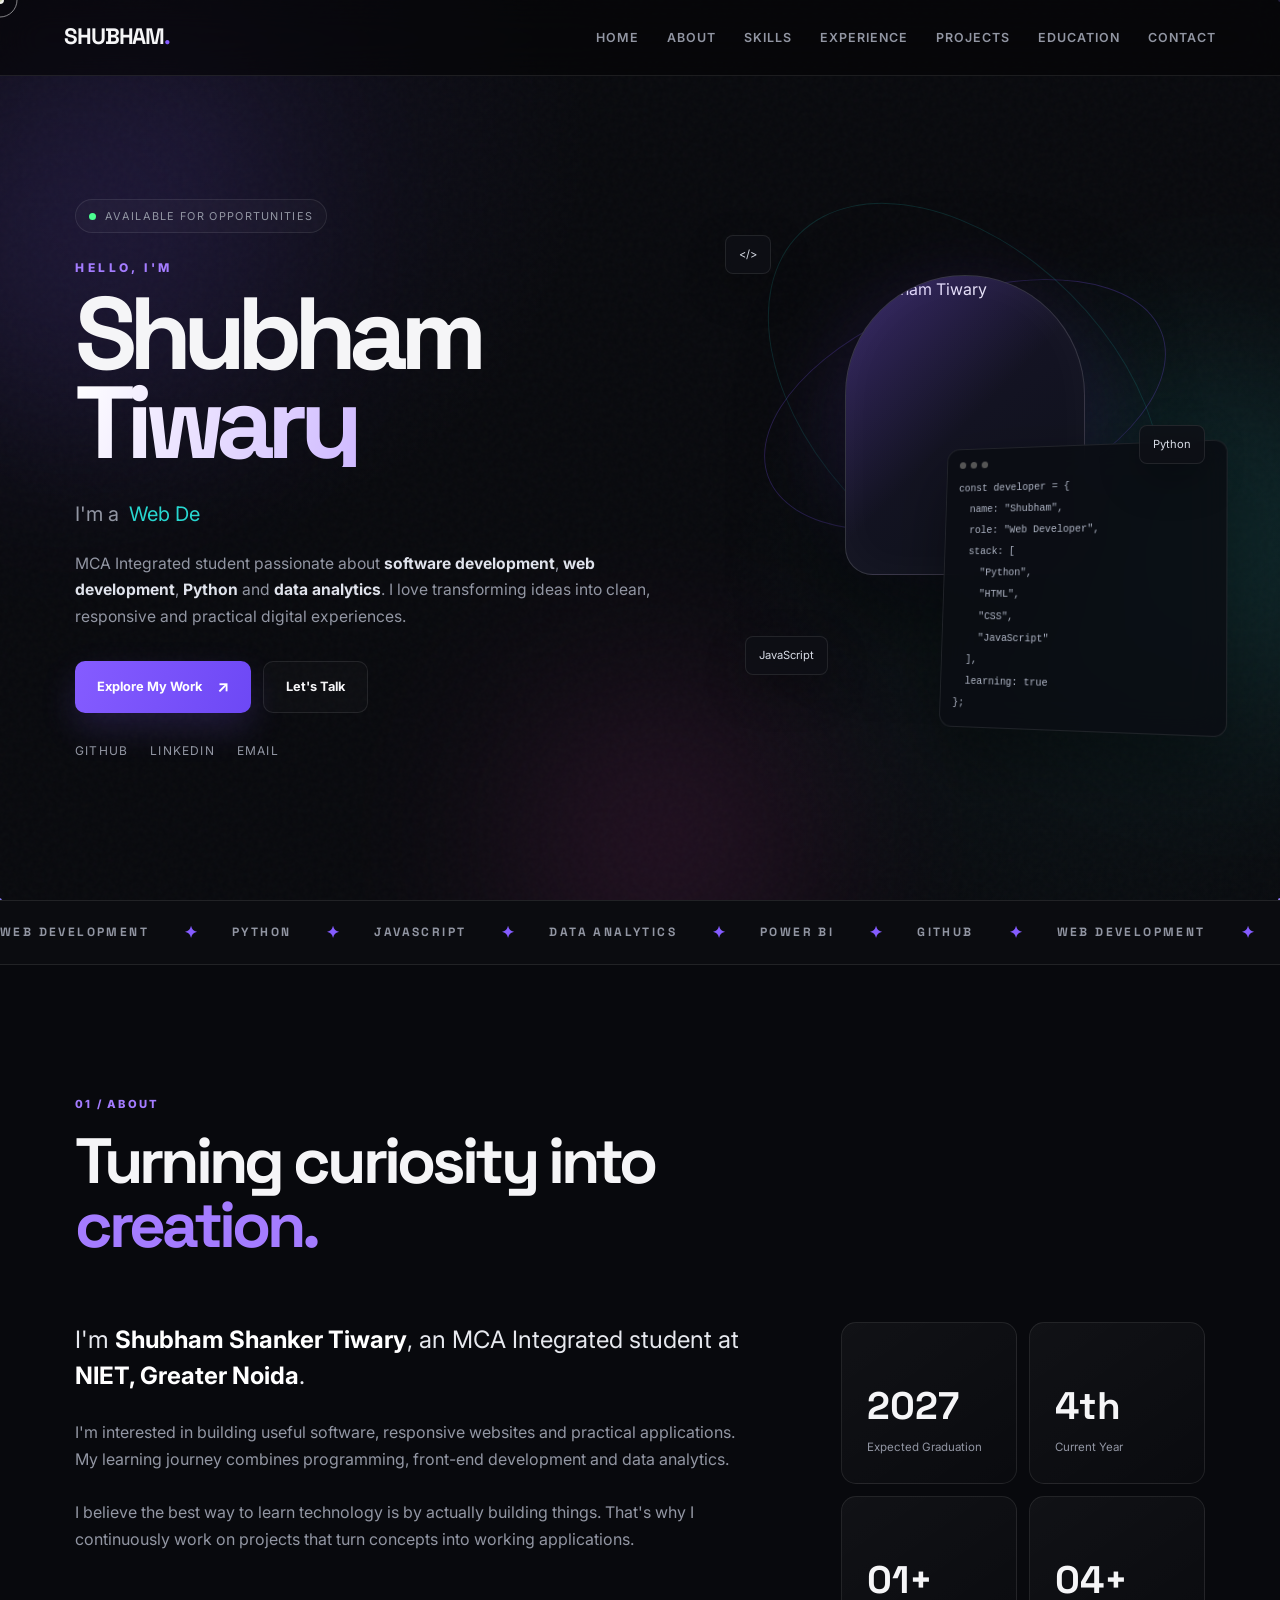
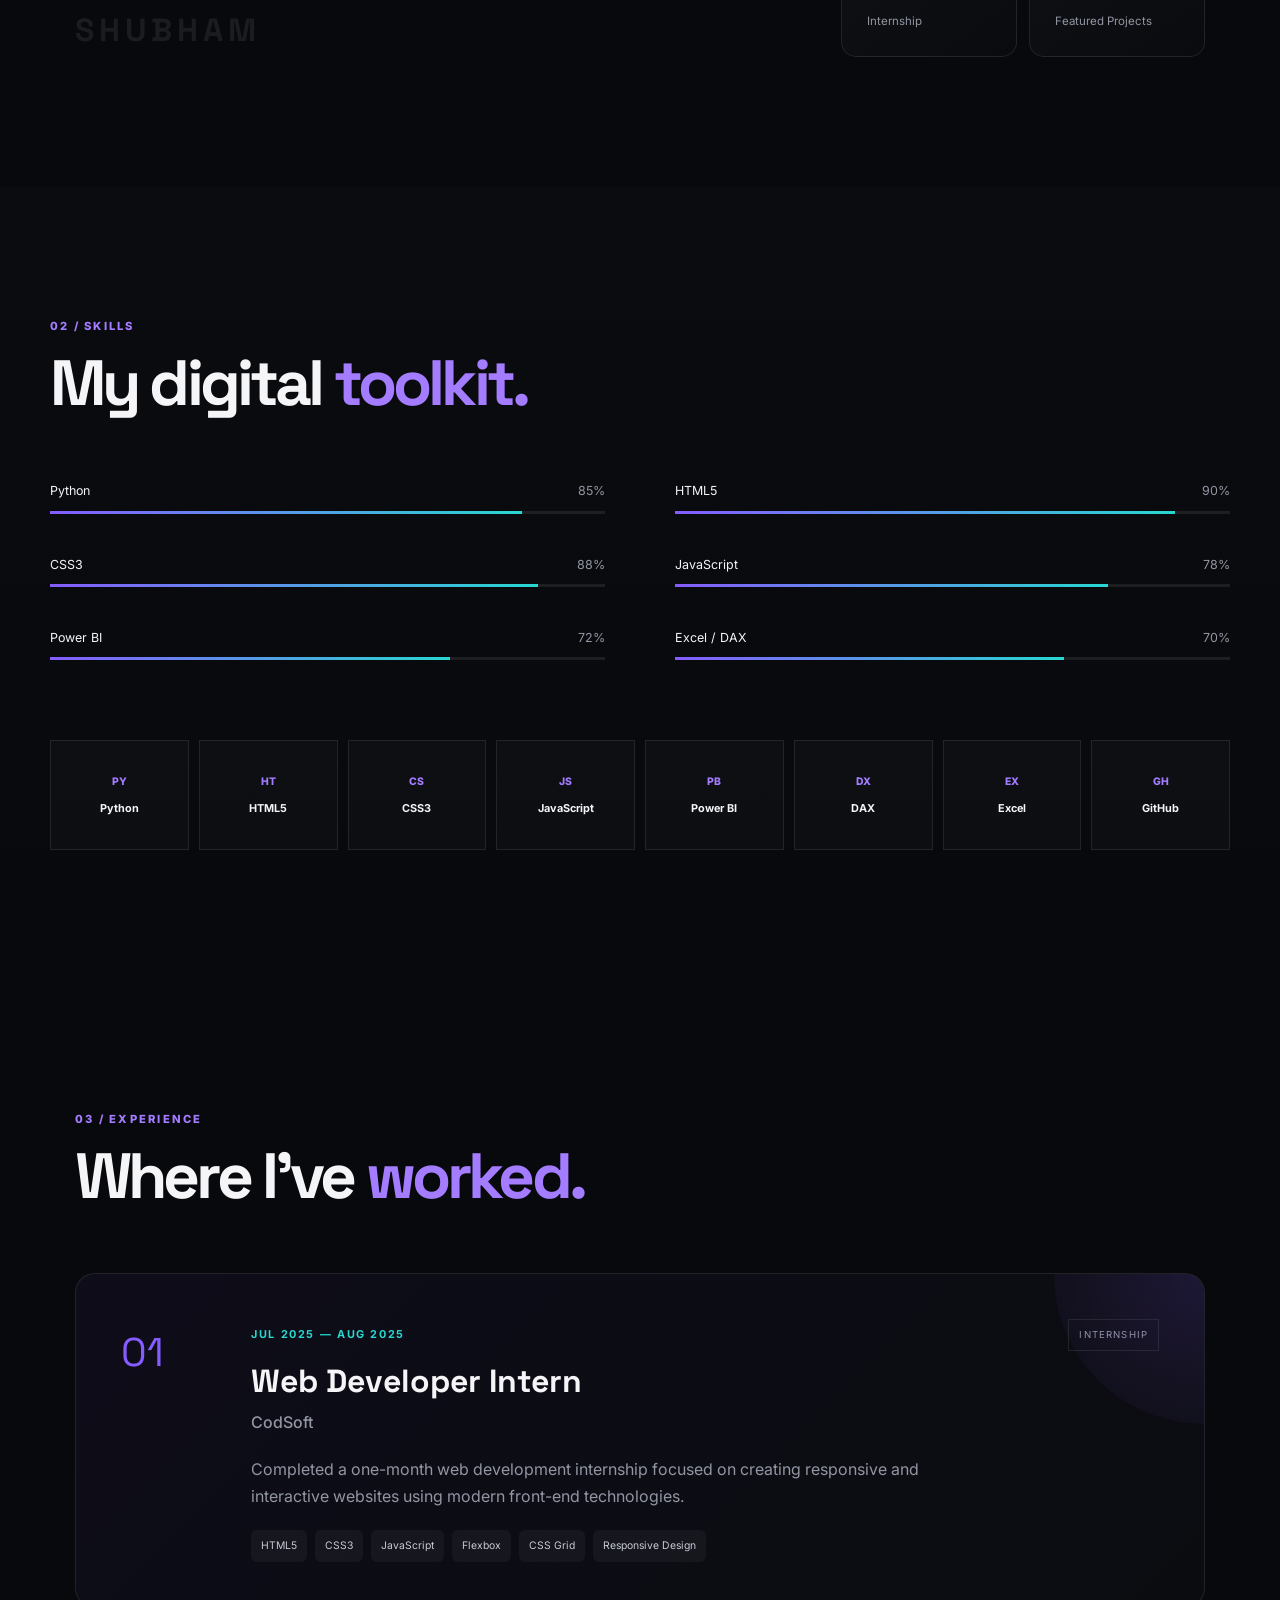
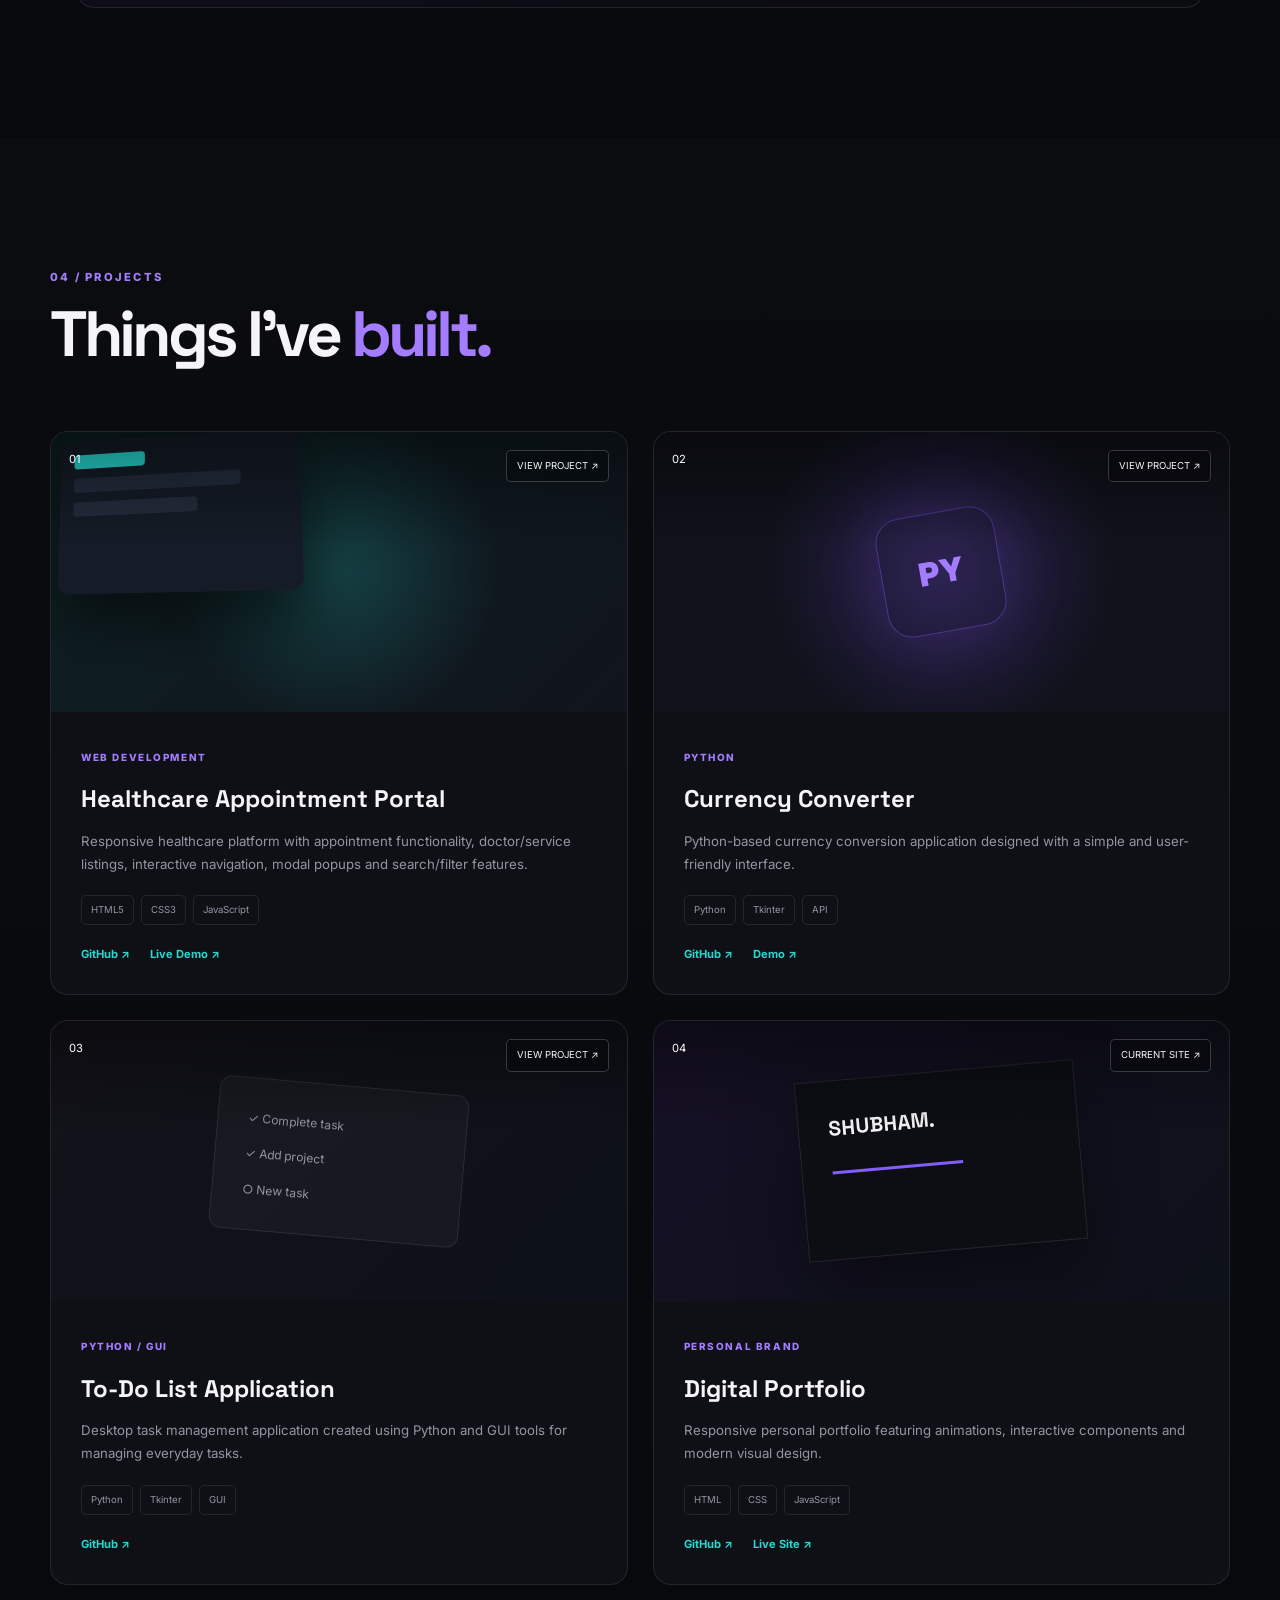
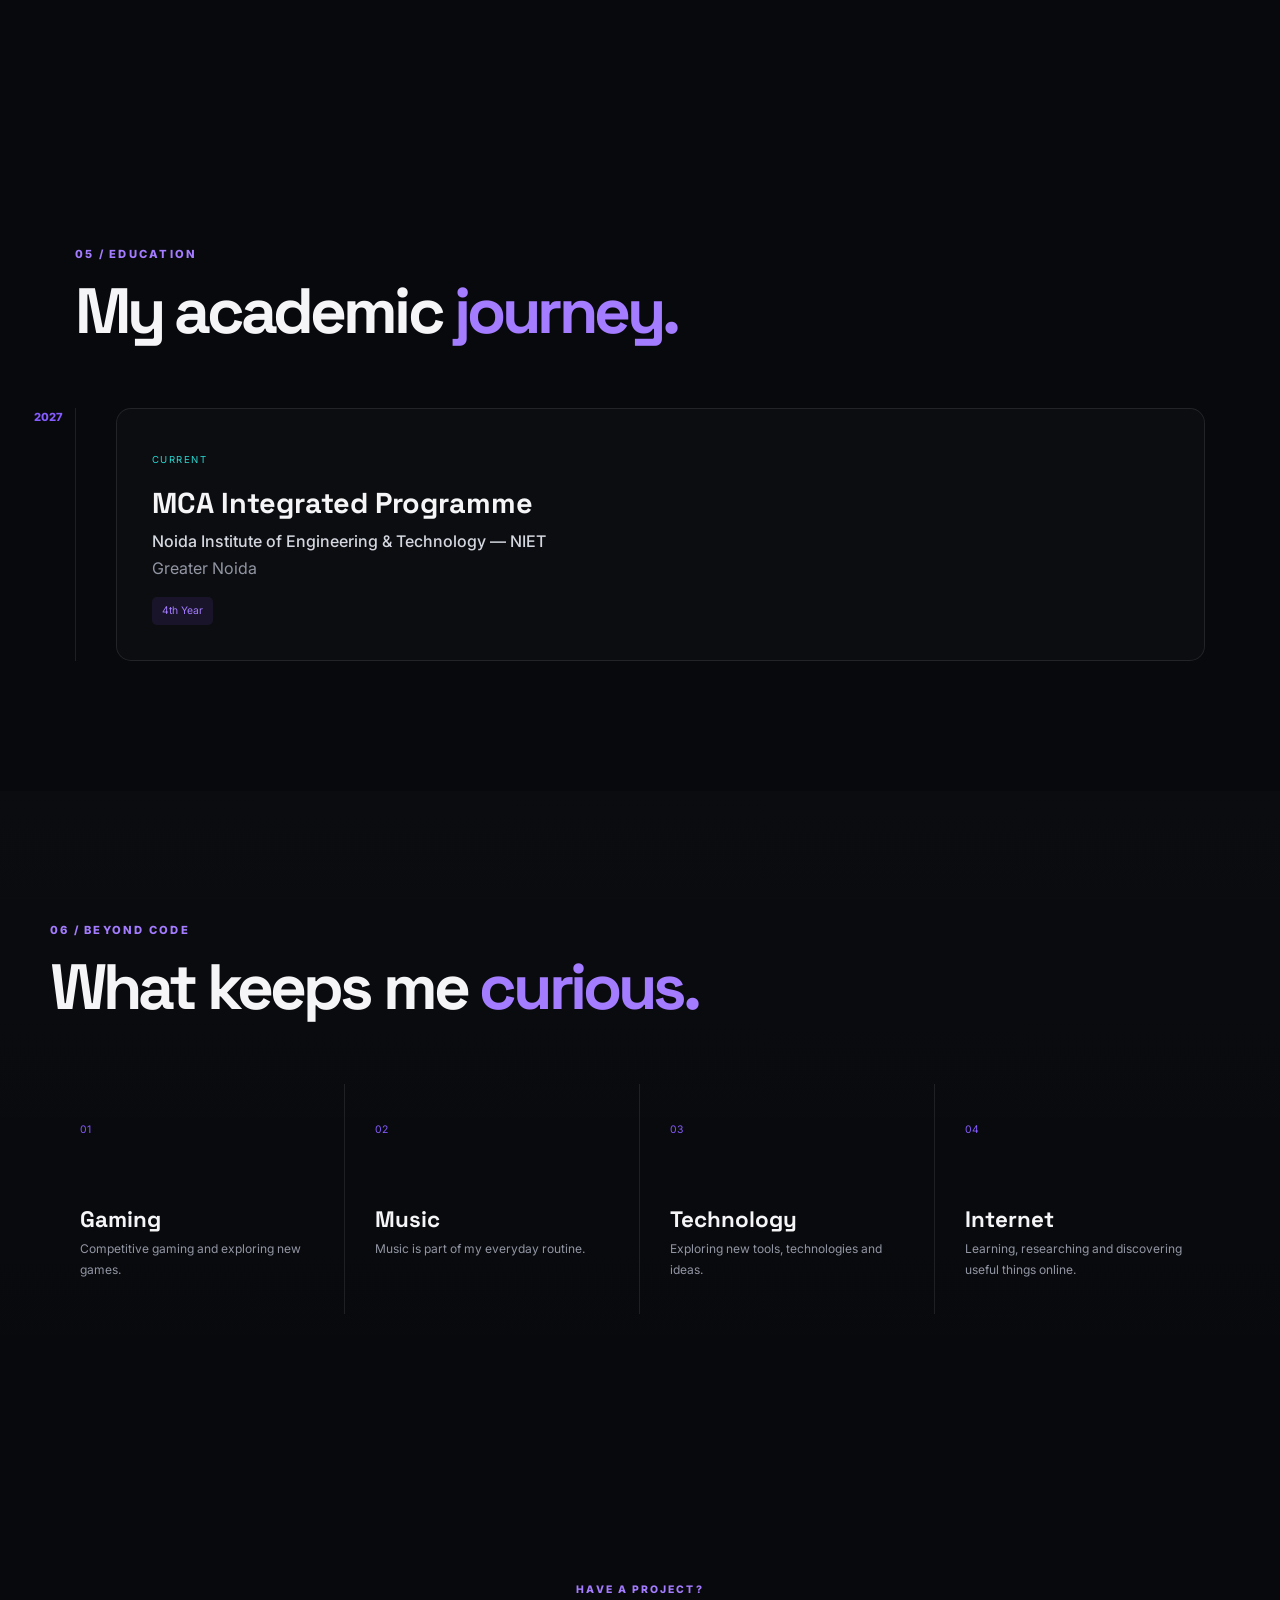
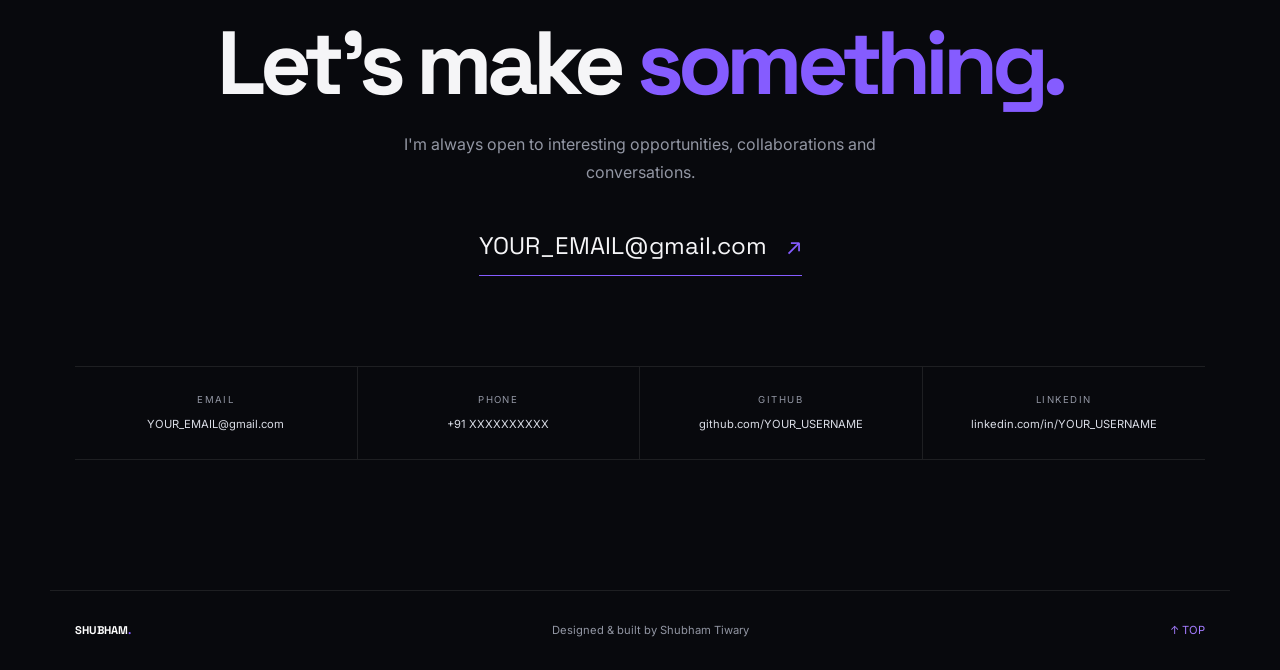
==== index.html @ 7dd5ba6b "Rename My portfolio.html to index.html" ====
<!DOCTYPE html>
<html lang="en">
<head>
    <meta charset="UTF-8">
    <meta name="viewport" content="width=device-width, initial-scale=1.0">

    <meta
        name="description"
        content="Shubham Shanker Tiwary - MCA Integrated Student, Web Developer and Aspiring Software Developer"
    >

    <title>Shubham Tiwary | Developer Portfolio</title>

    <link rel="preconnect" href="https://fonts.googleapis.com">
    <link rel="preconnect" href="https://fonts.gstatic.com" crossorigin>

    <link
        href="https://fonts.googleapis.com/css2?family=Inter:wght@400;500;600;700;800;900&family=Space+Grotesk:wght@400;500;600;700&display=swap"
        rel="stylesheet"
    >

    <link rel="stylesheet" href="style.css">
</head>

<body>

<!-- ================= CURSOR ================= -->

<div class="cursor"></div>
<div class="cursor-follower"></div>

<!-- ================= BACKGROUND ================= -->

<div class="background">

    <div class="noise"></div>

    <div class="grid-background"></div>

    <div class="orb orb-1"></div>
    <div class="orb orb-2"></div>
    <div class="orb orb-3"></div>

</div>

<!-- ================= PARTICLES ================= -->

<canvas id="particles"></canvas>


<!-- ================= NAVBAR ================= -->

<header class="navbar">

    <a href="#home" class="logo">
        SHUBHAM<span>.</span>
    </a>

    <button
        class="menu-btn"
        id="menuBtn"
        aria-label="Open navigation"
    >
        <span></span>
        <span></span>
        <span></span>
    </button>

    <nav id="nav">

        <a href="#home">Home</a>
        <a href="#about">About</a>
        <a href="#skills">Skills</a>
        <a href="#experience">Experience</a>
        <a href="#projects">Projects</a>
        <a href="#education">Education</a>
        <a href="#contact">Contact</a>

    </nav>

</header>


<!-- ================= MAIN ================= -->

<main>


<!-- ================= HERO ================= -->

<section id="home" class="hero">

    <div class="hero-left reveal">

        <div class="available-badge">

            <span class="pulse"></span>

            Available for opportunities

        </div>


        <p class="hero-mini">
            HELLO, I'M
        </p>


        <h1>

            Shubham

            <span>Tiwary</span>

        </h1>


        <div class="hero-role">

            <span class="role-prefix">I'm a</span>

            <span
                id="typing"
                class="typing"
            >
                Web Developer
            </span>

        </div>


        <p class="hero-description">

            MCA Integrated student passionate about
            <strong>software development</strong>,
            <strong>web development</strong>,
            <strong>Python</strong> and
            <strong>data analytics</strong>.

            I love transforming ideas into clean,
            responsive and practical digital experiences.

        </p>


        <div class="hero-buttons">

            <a
                href="#projects"
                class="btn btn-primary magnetic"
            >
                <span>Explore My Work</span>
                <span class="arrow">↗</span>
            </a>


            <a
                href="#contact"
                class="btn btn-outline magnetic"
            >
                Let's Talk
            </a>

        </div>


        <div class="social-row">

            <a
                href="https://github.com/SHBM-TI"
                target="_blank"
            >
                GitHub
            </a>

            <a
                href="https://linkedin.com/in/SHBM-TI"
                target="_blank"
            >
                LinkedIn
            </a>

            <a
                href="mailto:YOUR_EMAIL@gmail.com"
            >
                Email
            </a>

        </div>

    </div>


    <!-- ================= HERO VISUAL ================= -->

    <div class="hero-right reveal">

        <div class="hero-visual">

            <div class="floating-tag tag-1">
                &lt;/&gt;
            </div>

            <div class="floating-tag tag-2">
                Python
            </div>

            <div class="floating-tag tag-3">
                JavaScript
            </div>


            <div class="profile-orbit orbit-1"></div>
            <div class="profile-orbit orbit-2"></div>


            <div class="profile-container">

                <div class="profile-glow"></div>

                <div class="profile-image">

                    <img
                        src="profile.jpg" 
                        alt="Shubham Tiwary"
                    >

                </div>

            </div>


            <div class="code-card">

                <div class="code-header">

                    <span></span>
                    <span></span>
                    <span></span>

                </div>

                <pre><code>const developer = {
  name: "Shubham",
  role: "Web Developer",
  stack: [
    "Python",
    "HTML",
    "CSS",
    "JavaScript"
  ],
  learning: true
};</code></pre>

            </div>

        </div>

    </div>

</section>


<!-- ================= MARQUEE ================= -->

<div class="marquee-wrapper">

    <div class="marquee">

        <span>WEB DEVELOPMENT</span>
        <b>✦</b>

        <span>PYTHON</span>
        <b>✦</b>

        <span>JAVASCRIPT</span>
        <b>✦</b>

        <span>DATA ANALYTICS</span>
        <b>✦</b>

        <span>POWER BI</span>
        <b>✦</b>

        <span>GITHUB</span>
        <b>✦</b>

        <span>WEB DEVELOPMENT</span>
        <b>✦</b>

    </div>

</div>


<!-- ================= ABOUT ================= -->

<section id="about" class="section">

    <div class="section-title reveal">

        <span>01 / ABOUT</span>

        <h2>
            Turning curiosity into
            <em>creation.</em>
        </h2>

    </div>


    <div class="about-layout">

        <div class="about-main reveal">

            <p class="large-text">

                I'm <strong>Shubham Shanker Tiwary</strong>,
                an MCA Integrated student at
                <strong>NIET, Greater Noida</strong>.

            </p>


            <p>

                I'm interested in building useful software,
                responsive websites and practical applications.
                My learning journey combines programming,
                front-end development and data analytics.

            </p>


            <p>

                I believe the best way to learn technology is
                by actually building things. That's why I
                continuously work on projects that turn concepts
                into working applications.

            </p>


            <div class="signature">

                SHUBHAM

            </div>

        </div>


        <div class="about-stats">

            <div class="stat-card reveal">

                <strong>2027</strong>

                <span>
                    Expected Graduation
                </span>

            </div>


            <div class="stat-card reveal">

                <strong>4th</strong>

                <span>
                    Current Year
                </span>

            </div>


            <div class="stat-card reveal">

                <strong>01+</strong>

                <span>
                    Internship
                </span>

            </div>


            <div class="stat-card reveal">

                <strong>04+</strong>

                <span>
                    Featured Projects
                </span>

            </div>

        </div>

    </div>

</section>


<!-- ================= SKILLS ================= -->

<section id="skills" class="section section-dark">

    <div class="section-title reveal">

        <span>02 / SKILLS</span>

        <h2>
            My digital
            <em>toolkit.</em>
        </h2>

    </div>


    <div class="skills-container">


        <div class="skill reveal">

            <div class="skill-top">

                <span>Python</span>
                <span>85%</span>

            </div>

            <div class="skill-bar">

                <div
                    class="skill-progress"
                    style="--progress:85%"
                ></div>

            </div>

        </div>


        <div class="skill reveal">

            <div class="skill-top">

                <span>HTML5</span>
                <span>90%</span>

            </div>

            <div class="skill-bar">

                <div
                    class="skill-progress"
                    style="--progress:90%"
                ></div>

            </div>

        </div>


        <div class="skill reveal">

            <div class="skill-top">

                <span>CSS3</span>
                <span>88%</span>

            </div>

            <div class="skill-bar">

                <div
                    class="skill-progress"
                    style="--progress:88%"
                ></div>

            </div>

        </div>


        <div class="skill reveal">

            <div class="skill-top">

                <span>JavaScript</span>
                <span>78%</span>

            </div>

            <div class="skill-bar">

                <div
                    class="skill-progress"
                    style="--progress:78%"
                ></div>

            </div>

        </div>


        <div class="skill reveal">

            <div class="skill-top">

                <span>Power BI</span>
                <span>72%</span>

            </div>

            <div class="skill-bar">

                <div
                    class="skill-progress"
                    style="--progress:72%"
                ></div>

            </div>

        </div>


        <div class="skill reveal">

            <div class="skill-top">

                <span>Excel / DAX</span>
                <span>70%</span>

            </div>

            <div class="skill-bar">

                <div
                    class="skill-progress"
                    style="--progress:70%"
                ></div>

            </div>

        </div>


    </div>


    <div class="tech-grid">

        <div class="tech-card reveal">
            <span>PY</span>
            <strong>Python</strong>
        </div>

        <div class="tech-card reveal">
            <span>HT</span>
            <strong>HTML5</strong>
        </div>

        <div class="tech-card reveal">
            <span>CS</span>
            <strong>CSS3</strong>
        </div>

        <div class="tech-card reveal">
            <span>JS</span>
            <strong>JavaScript</strong>
        </div>

        <div class="tech-card reveal">
            <span>PB</span>
            <strong>Power BI</strong>
        </div>

        <div class="tech-card reveal">
            <span>DX</span>
            <strong>DAX</strong>
        </div>

        <div class="tech-card reveal">
            <span>EX</span>
            <strong>Excel</strong>
        </div>

        <div class="tech-card reveal">
            <span>GH</span>
            <strong>GitHub</strong>
        </div>

    </div>

</section>


<!-- ================= EXPERIENCE ================= -->

<section id="experience" class="section">

    <div class="section-title reveal">

        <span>03 / EXPERIENCE</span>

        <h2>
            Where I've
            <em>worked.</em>
        </h2>

    </div>


    <div class="experience-card reveal">

        <div class="experience-number">
            01
        </div>


        <div class="experience-content">

            <div class="experience-header">

                <div>

                    <span class="experience-date">
                        JUL 2025 — AUG 2025
                    </span>

                    <h3>
                        Web Developer Intern
                    </h3>

                    <h4>
                        CodSoft
                    </h4>

                </div>

                <span class="experience-type">
                    INTERNSHIP
                </span>

            </div>


            <p>

                Completed a one-month web development internship
                focused on creating responsive and interactive
                websites using modern front-end technologies.

            </p>


            <div class="experience-points">

                <span>
                    HTML5
                </span>

                <span>
                    CSS3
                </span>

                <span>
                    JavaScript
                </span>

                <span>
                    Flexbox
                </span>

                <span>
                    CSS Grid
                </span>

                <span>
                    Responsive Design
                </span>

            </div>

        </div>

    </div>

</section>


<!-- ================= PROJECTS ================= -->

<section id="projects" class="section section-dark">

    <div class="section-title reveal">

        <span>04 / PROJECTS</span>

        <h2>
            Things I've
            <em>built.</em>
        </h2>

    </div>


    <div class="projects-grid">


        <!-- PROJECT 1 -->

        <article class="project-card reveal">

            <div class="project-image project-health">

                <div class="project-overlay">

                    <span>
                        01
                    </span>

                    <a href="#">
                        VIEW PROJECT ↗
                    </a>

                </div>

                <div class="mockup">

                    <div></div>
                    <div></div>
                    <div></div>

                </div>

            </div>


            <div class="project-content">

                <span class="project-category">
                    WEB DEVELOPMENT
                </span>

                <h3>
                    Healthcare Appointment Portal
                </h3>

                <p>

                    Responsive healthcare platform with appointment
                    functionality, doctor/service listings,
                    interactive navigation, modal popups and
                    search/filter features.

                </p>


                <div class="project-tags">

                    <span>HTML5</span>
                    <span>CSS3</span>
                    <span>JavaScript</span>

                </div>


                <div class="project-bottom">

                    <a href="#">
                        GitHub ↗
                    </a>

                    <a href="#">
                        Live Demo ↗
                    </a>

                </div>

            </div>

        </article>


        <!-- PROJECT 2 -->

        <article class="project-card reveal">

            <div class="project-image project-python">

                <div class="project-overlay">

                    <span>
                        02
                    </span>

                    <a href="#">
                        VIEW PROJECT ↗
                    </a>

                </div>

                <div class="python-symbol">
                    PY
                </div>

            </div>


            <div class="project-content">

                <span class="project-category">
                    PYTHON
                </span>

                <h3>
                    Currency Converter
                </h3>

                <p>

                    Python-based currency conversion application
                    designed with a simple and user-friendly
                    interface.

                </p>


                <div class="project-tags">

                    <span>Python</span>
                    <span>Tkinter</span>
                    <span>API</span>

                </div>


                <div class="project-bottom">

                    <a href="#">
                        GitHub ↗
                    </a>

                    <a href="#">
                        Demo ↗
                    </a>

                </div>

            </div>

        </article>


        <!-- PROJECT 3 -->

        <article class="project-card reveal">

            <div class="project-image project-todo">

                <div class="project-overlay">

                    <span>
                        03
                    </span>

                    <a href="#">
                        VIEW PROJECT ↗
                    </a>

                </div>

                <div class="todo-lines">

                    <span>✓ Complete task</span>
                    <span>✓ Add project</span>
                    <span>○ New task</span>

                </div>

            </div>


            <div class="project-content">

                <span class="project-category">
                    PYTHON / GUI
                </span>

                <h3>
                    To-Do List Application
                </h3>

                <p>

                    Desktop task management application created
                    using Python and GUI tools for managing
                    everyday tasks.

                </p>


                <div class="project-tags">

                    <span>Python</span>
                    <span>Tkinter</span>
                    <span>GUI</span>

                </div>


                <div class="project-bottom">

                    <a href="#">
                        GitHub ↗
                    </a>

                </div>

            </div>

        </article>


        <!-- PROJECT 4 -->

        <article class="project-card reveal">

            <div class="project-image project-portfolio">

                <div class="project-overlay">

                    <span>
                        04
                    </span>

                    <a href="#home">
                        CURRENT SITE ↗
                    </a>

                </div>

                <div class="portfolio-preview">

                    <span>SHUBHAM.</span>

                    <div></div>

                </div>

            </div>


            <div class="project-content">

                <span class="project-category">
                    PERSONAL BRAND
                </span>

                <h3>
                    Digital Portfolio
                </h3>

                <p>

                    Responsive personal portfolio featuring
                    animations, interactive components and
                    modern visual design.

                </p>


                <div class="project-tags">

                    <span>HTML</span>
                    <span>CSS</span>
                    <span>JavaScript</span>

                </div>


                <div class="project-bottom">

                    <a href="#">
                        GitHub ↗
                    </a>

                    <a href="#home">
                        Live Site ↗
                    </a>

                </div>

            </div>

        </article>

    </div>

</section>


<!-- ================= EDUCATION ================= -->

<section id="education" class="section">

    <div class="section-title reveal">

        <span>05 / EDUCATION</span>

        <h2>
            My academic
            <em>journey.</em>
        </h2>

    </div>


    <div class="education-timeline">

        <div class="education-item reveal">

            <div class="education-marker">
                2027
            </div>

            <div class="education-content">

                <span>
                    CURRENT
                </span>

                <h3>
                    MCA Integrated Programme
                </h3>

                <h4>
                    Noida Institute of Engineering &
                    Technology — NIET
                </h4>

                <p>
                    Greater Noida
                </p>

                <div class="education-badge">
                    4th Year
                </div>

            </div>

        </div>

    </div>

</section>


<!-- ================= INTERESTS ================= -->

<section class="section section-dark">

    <div class="section-title reveal">

        <span>06 / BEYOND CODE</span>

        <h2>
            What keeps me
            <em>curious.</em>
        </h2>

    </div>


    <div class="interest-grid">

        <div class="interest reveal">

            <span>01</span>

            <h3>
                Gaming
            </h3>

            <p>
                Competitive gaming and exploring new games.
            </p>

        </div>


        <div class="interest reveal">

            <span>02</span>

            <h3>
                Music
            </h3>

            <p>
                Music is part of my everyday routine.
            </p>

        </div>


        <div class="interest reveal">

            <span>03</span>

            <h3>
                Technology
            </h3>

            <p>
                Exploring new tools, technologies and ideas.
            </p>

        </div>


        <div class="interest reveal">

            <span>04</span>

            <h3>
                Internet
            </h3>

            <p>
                Learning, researching and discovering useful things online.
            </p>

        </div>

    </div>

</section>


<!-- ================= CONTACT ================= -->

<section id="contact" class="section contact-section">

    <div class="contact-big reveal">

        <span>
            HAVE A PROJECT?
        </span>

        <h2>
            Let's make
            <em>something.</em>
        </h2>

        <p>
            I'm always open to interesting opportunities,
            collaborations and conversations.
        </p>

        <a
            href="mailto:YOUR_EMAIL@gmail.com"
            class="contact-email magnetic"
        >
            YOUR_EMAIL@gmail.com
            <span>↗</span>
        </a>

    </div>


    <div class="contact-details-grid reveal">

        <div>

            <span>
                EMAIL
            </span>

            <a href="mailto:YOUR_EMAIL@gmail.com">
                YOUR_EMAIL@gmail.com
            </a>

        </div>


        <div>

            <span>
                PHONE
            </span>

            <a href="tel:+91XXXXXXXXXX">
                +91 XXXXXXXXXX
            </a>

        </div>


        <div>

            <span>
                GITHUB
            </span>

            <a
                href="https://github.com/YOUR_USERNAME"
                target="_blank"
            >
                github.com/YOUR_USERNAME
            </a>

        </div>


        <div>

            <span>
                LINKEDIN
            </span>

            <a
                href="https://linkedin.com/in/YOUR_USERNAME"
                target="_blank"
            >
                linkedin.com/in/YOUR_USERNAME
            </a>

        </div>

    </div>

</section>


</main>


<!-- ================= FOOTER ================= -->

<footer>

    <div class="footer-logo">
        SHUBHAM<span>.</span>
    </div>

    <p>
        Designed & built by Shubham Tiwary
    </p>

    <a href="#home">
        ↑ TOP
    </a>

</footer>


<script src="script.js"></script>

</body>
</html>
---- style.css ----
/* =====================================================
   ROOT
===================================================== */

:root {

    --black: #050507;

    --bg: #08090d;

    --surface: #0e1016;

    --surface-light: #151821;

    --white: #f5f5f7;

    --muted: #9296a3;

    --purple: #855cff;

    --purple-light: #a47cff;

    --cyan: #28d7d0;

    --pink: #ff4ecd;

    --border: rgba(255,255,255,0.09);

    --max: 1180px;

}


/* =====================================================
   RESET
===================================================== */

* {

    margin: 0;

    padding: 0;

    box-sizing: border-box;

}


html {

    scroll-behavior: smooth;

}


body {

    background: var(--bg);

    color: var(--white);

    font-family: "Inter", sans-serif;

    line-height: 1.7;

    overflow-x: hidden;

}


a {

    color: inherit;

    text-decoration: none;

}


button,
input,
textarea {

    font-family: inherit;

}


/* =====================================================
   CUSTOM CURSOR
===================================================== */

.cursor {

    position: fixed;

    width: 8px;

    height: 8px;

    background: var(--white);

    border-radius: 50%;

    pointer-events: none;

    z-index: 99999;

    transform: translate(-50%, -50%);

    mix-blend-mode: difference;

}


.cursor-follower {

    position: fixed;

    width: 35px;

    height: 35px;

    border: 1px solid rgba(255,255,255,0.5);

    border-radius: 50%;

    pointer-events: none;

    z-index: 99998;

    transform: translate(-50%, -50%);

    transition:
        width .25s,
        height .25s;

}


/* =====================================================
   BACKGROUND
===================================================== */

.background {

    position: fixed;

    inset: 0;

    z-index: -5;

    overflow: hidden;

    background:

        radial-gradient(
            circle at 15% 15%,
            rgba(133,92,255,.08),
            transparent 30%
        ),

        radial-gradient(
            circle at 85% 70%,
            rgba(40,215,208,.05),
            transparent 30%
        ),

        var(--bg);

}


.noise {

    position: absolute;

    inset: 0;

    opacity: .035;

    background-image:
        url("data:image/svg+xml,%3Csvg viewBox='0 0 200 200' xmlns='http://www.w3.org/2000/svg'%3E%3Cfilter id='n'%3E%3CfeTurbulence type='fractalNoise' baseFrequency='.9' numOctaves='4' stitchTiles='stitch'/%3E%3C/filter%3E%3Crect width='100%25' height='100%25' filter='url(%23n)' opacity='.8'/%3E%3C/svg%3E");

}


.grid-background {

    position: absolute;

    inset: 0;

    opacity: .12;

    background-image:

        linear-gradient(
            rgba(255,255,255,.035) 1px,
            transparent 1px
        ),

        linear-gradient(
            90deg,
            rgba(255,255,255,.035) 1px,
            transparent 1px
        );

    background-size: 70px 70px;

    mask-image:
        linear-gradient(
            to bottom,
            black,
            transparent 80%
        );

}


.orb {

    position: absolute;

    border-radius: 50%;

    filter: blur(100px);

    opacity: .12;

    animation: floatOrb 12s ease-in-out infinite;

}


.orb-1 {

    width: 400px;

    height: 400px;

    background: var(--purple);

    top: 5%;

    left: -10%;

}


.orb-2 {

    width: 350px;

    height: 350px;

    background: var(--cyan);

    right: -10%;

    top: 40%;

    animation-delay: -4s;

}


.orb-3 {

    width: 300px;

    height: 300px;

    background: var(--pink);

    bottom: -10%;

    left: 40%;

    animation-delay: -7s;

}


@keyframes floatOrb {

    0%,
    100% {

        transform: translate(0,0);

    }

    50% {

        transform: translate(60px,-50px);

    }

}


/* =====================================================
   PARTICLES
===================================================== */

#particles {

    position: fixed;

    inset: 0;

    z-index: -2;

    pointer-events: none;

}


/* =====================================================
   NAVBAR
===================================================== */

.navbar {

    position: fixed;

    top: 0;

    left: 0;

    width: 100%;

    height: 76px;

    z-index: 1000;

    display: flex;

    align-items: center;

    justify-content: space-between;

    padding: 0 5%;

    background: rgba(5,5,7,.65);

    backdrop-filter: blur(20px);

    border-bottom: 1px solid var(--border);

}


.logo {

    font-family: "Space Grotesk", sans-serif;

    font-size: 1.4rem;

    font-weight: 800;

    letter-spacing: -.05em;

}


.logo span {

    color: var(--purple);

}


nav {

    display: flex;

    gap: 28px;

}


nav a {

    position: relative;

    color: var(--muted);

    font-size: .78rem;

    font-weight: 600;

    text-transform: uppercase;

    letter-spacing: .08em;

    transition: .3s;

}


nav a::after {

    content: "";

    position: absolute;

    left: 0;

    bottom: -8px;

    width: 0;

    height: 1px;

    background: var(--purple);

    transition: .3s;

}


nav a:hover {

    color: white;

}


nav a:hover::after {

    width: 100%;

}


.menu-btn {

    display: none;

    width: 42px;

    height: 42px;

    border: 1px solid var(--border);

    border-radius: 50%;

    background: transparent;

    cursor: pointer;

}


.menu-btn span {

    display: block;

    width: 18px;

    height: 1px;

    margin: 4px auto;

    background: white;

}


/* =====================================================
   HERO
===================================================== */

.hero {

    min-height: 100vh;

    max-width: var(--max);

    margin: auto;

    padding: 150px 25px 90px;

    display: grid;

    grid-template-columns: 1.15fr .85fr;

    align-items: center;

    gap: 70px;

}


.available-badge {

    display: inline-flex;

    align-items: center;

    gap: 9px;

    padding: 7px 13px;

    margin-bottom: 25px;

    border: 1px solid var(--border);

    border-radius: 50px;

    background: rgba(255,255,255,.025);

    color: var(--muted);

    font-size: .68rem;

    text-transform: uppercase;

    letter-spacing: .12em;

}


.pulse {

    width: 7px;

    height: 7px;

    border-radius: 50%;

    background: #4cff91;

    box-shadow:
        0 0 0 0 rgba(76,255,145,.7);

    animation: pulse 2s infinite;

}


@keyframes pulse {

    70% {

        box-shadow:
            0 0 0 8px rgba(76,255,145,0);

    }

}


.hero-mini {

    color: var(--purple-light);

    font-size: .75rem;

    font-weight: 800;

    letter-spacing: .3em;

}


.hero h1 {

    margin-top: 10px;

    font-family: "Space Grotesk", sans-serif;

    font-size: clamp(4rem, 8vw, 7.5rem);

    line-height: .87;

    letter-spacing: -.08em;

}


.hero h1 span {

    display: block;

    background:
        linear-gradient(
            110deg,
            #fff,
            var(--purple-light),
            var(--cyan)
        );

    -webkit-background-clip: text;

    background-clip: text;

    color: transparent;

    background-size: 200%;

    animation: gradientText 5s ease infinite;

}


@keyframes gradientText {

    0%,
    100% {

        background-position: 0%;

    }

    50% {

        background-position: 100%;

    }

}


.hero-role {

    display: flex;

    gap: 10px;

    margin-top: 30px;

    font-size: 1.25rem;

}


.role-prefix {

    color: var(--muted);

}


.typing {

    color: var(--cyan);

    min-width: 190px;

}


.hero-description {

    max-width: 650px;

    margin: 20px 0 30px;

    color: var(--muted);

    font-size: .98rem;

}


.hero-description strong {

    color: #dfe2eb;

}


.hero-buttons {

    display: flex;

    gap: 12px;

    flex-wrap: wrap;

}


.btn {

    display: inline-flex;

    align-items: center;

    justify-content: center;

    gap: 15px;

    min-height: 52px;

    padding: 0 22px;

    border-radius: 10px;

    font-size: .8rem;

    font-weight: 700;

    transition:
        transform .3s,
        box-shadow .3s;

}


.btn-primary {

    color: white;

    background:
        linear-gradient(
            110deg,
            var(--purple),
            #6d48f5
        );

    box-shadow:
        0 15px 35px rgba(133,92,255,.18);

}


.btn-primary:hover {

    box-shadow:
        0 20px 50px rgba(133,92,255,.35);

}


.btn-outline {

    border: 1px solid var(--border);

    background: rgba(255,255,255,.02);

}


.arrow {

    font-size: 1rem;

}


.social-row {

    display: flex;

    gap: 22px;

    margin-top: 28px;

    color: var(--muted);

    font-size: .75rem;

    text-transform: uppercase;

    letter-spacing: .1em;

}


.social-row a {

    transition: .3s;

}


.social-row a:hover {

    color: var(--cyan);

    transform: translateY(-2px);

}


/* =====================================================
   HERO VISUAL
===================================================== */

.hero-right {

    display: flex;

    justify-content: center;

}


.hero-visual {

    position: relative;

    width: 480px;

    height: 550px;

}


.profile-container {

    position: absolute;

    top: 70px;

    left: 50%;

    transform: translateX(-50%);

}


.profile-glow {

    position: absolute;

    inset: -50px;

    background:
        radial-gradient(
            circle,
            rgba(133,92,255,.4),
            transparent 65%
        );

    filter: blur(30px);

    animation: profileGlow 4s ease-in-out infinite;

}


@keyframes profileGlow {

    0%,
    100% {

        transform: scale(.9);

        opacity: .5;

    }

    50% {

        transform: scale(1.1);

        opacity: 1;

    }

}


.profile-image {

    position: relative;

    width: 240px;

    height: 300px;

    overflow: hidden;

    display: grid;

    place-items: center;

    border: 1px solid rgba(255,255,255,.15);

    border-radius: 130px 130px 30px 30px;

    background:
        linear-gradient(
            145deg,
            #19152b,
            #0d1119
        );

    box-shadow:
        inset 0 0 50px rgba(255,255,255,.03),
        0 30px 100px rgba(0,0,0,.6);

}


.profile-image::before {

    content: "";

    position: absolute;

    inset: 0;

    background:
        linear-gradient(
            135deg,
            rgba(133,92,255,.3),
            transparent 50%
        );

}


.profile-image img {

    width: 100%;

    height: 100%;

    object-fit: cover;

    object-position: center;

    display: block;

}


.profile-orbit {

    position: absolute;

    border: 1px solid rgba(133,92,255,.25);

    border-radius: 50%;

    transform: rotate(-20deg);

}


.orbit-1 {

    width: 420px;

    height: 220px;

    top: 90px;

    left: 30px;

    animation: orbit 10s linear infinite;

}


.orbit-2 {

    width: 470px;

    height: 300px;

    top: 45px;

    left: 5px;

    transform: rotate(45deg);

    border-color: rgba(40,215,208,.15);

    animation: orbit 15s linear infinite reverse;

}


@keyframes orbit {

    from {

        transform:
            rotate(0deg);

    }

    to {

        transform:
            rotate(360deg);

    }

}


.floating-tag {

    position: absolute;

    z-index: 5;

    padding: 9px 13px;

    border: 1px solid var(--border);

    border-radius: 8px;

    background: rgba(14,16,22,.8);

    backdrop-filter: blur(10px);

    color: #d8dce6;

    font-size: .7rem;

    box-shadow:
        0 15px 40px rgba(0,0,0,.25);

    animation: tagFloat 5s ease-in-out infinite;

}


.tag-1 {

    top: 30px;

    left: 0;

}


.tag-2 {

    top: 220px;

    right: 0;

    animation-delay: -2s;

}


.tag-3 {

    bottom: 80px;

    left: 20px;

    animation-delay: -4s;

}


@keyframes tagFloat {

    0%,
    100% {

        transform: translateY(0);

    }

    50% {

        transform: translateY(-15px);

    }

}


.code-card {

    position: absolute;

    right: -20px;

    bottom: 25px;

    width: 290px;

    padding: 13px;

    border: 1px solid var(--border);

    border-radius: 13px;

    background:
        rgba(10,12,18,.85);

    backdrop-filter: blur(15px);

    box-shadow:
        0 30px 70px rgba(0,0,0,.4);

    transform:
        perspective(800px)
        rotateY(-12deg)
        rotateX(5deg);

    transition: .5s;

}


.code-card:hover {

    transform:
        perspective(800px)
        rotateY(0)
        rotateX(0)
        translateY(-10px);

}


.code-header {

    display: flex;

    gap: 5px;

    margin-bottom: 10px;

}


.code-header span {

    width: 7px;

    height: 7px;

    border-radius: 50%;

    background: #555;

}


.code-card pre {

    overflow: auto;

}


.code-card code {

    color: #aeb4c4;

    font-family: monospace;

    font-size: .65rem;

    line-height: 1.6;

}


/* =====================================================
   MARQUEE
===================================================== */

.marquee-wrapper {

    overflow: hidden;

    border-top: 1px solid var(--border);

    border-bottom: 1px solid var(--border);

    background: rgba(255,255,255,.015);

}


.marquee {

    width: max-content;

    display: flex;

    align-items: center;

    gap: 35px;

    padding: 18px 0;

    animation: marquee 25s linear infinite;

}


.marquee span {

    font-family: "Space Grotesk";

    font-size: .75rem;

    font-weight: 700;

    letter-spacing: .2em;

    color: var(--muted);

}


.marquee b {

    color: var(--purple);

}


@keyframes marquee {

    to {

        transform: translateX(-50%);

    }

}


/* =====================================================
   SECTIONS
===================================================== */

.section {

    max-width: var(--max);

    margin: auto;

    padding: 130px 25px;

}


.section-dark {

    max-width: none;

    background:
        linear-gradient(
            180deg,
            rgba(255,255,255,.015),
            rgba(255,255,255,.005)
        );

}


.section-dark > * {

    max-width: var(--max);

    margin-left: auto;

    margin-right: auto;

}


.section-title {

    margin-bottom: 65px;

}


.section-title > span {

    display: block;

    margin-bottom: 15px;

    color: var(--purple-light);

    font-size: .7rem;

    font-weight: 800;

    letter-spacing: .2em;

}


.section-title h2 {

    max-width: 800px;

    font-family: "Space Grotesk";

    font-size: clamp(2.5rem, 5vw, 4.5rem);

    line-height: 1;

    letter-spacing: -.06em;

}


.section-title em {

    color: var(--purple-light);

    font-style: normal;

}


/* =====================================================
   REVEAL
===================================================== */

.reveal {

    opacity: 0;

    transform: translateY(45px);

    transition:
        opacity .9s ease,
        transform .9s cubic-bezier(.2,.8,.2,1);

}


.reveal.visible {

    opacity: 1;

    transform: translateY(0);

}


/* =====================================================
   ABOUT
===================================================== */

.about-layout {

    display: grid;

    grid-template-columns: 1.3fr .7fr;

    gap: 90px;

}


.about-main {

    color: var(--muted);

}


.about-main p {

    margin-bottom: 25px;

}


.about-main .large-text {

    color: #e6e8ee;

    font-size: 1.5rem;

    line-height: 1.5;

}


.about-main strong {

    color: white;

}


.signature {

    margin-top: 50px;

    font-family: "Space Grotesk";

    font-size: 2rem;

    font-weight: 800;

    letter-spacing: .15em;

    color: rgba(255,255,255,.08);

}


.about-stats {

    display: grid;

    grid-template-columns: 1fr 1fr;

    gap: 12px;

}


.stat-card {

    min-height: 160px;

    padding: 25px;

    display: flex;

    flex-direction: column;

    justify-content: flex-end;

    border: 1px solid var(--border);

    background:
        linear-gradient(
            145deg,
            rgba(255,255,255,.04),
            rgba(255,255,255,.01)
        );

    border-radius: 15px;

    transition: .4s;

}


.stat-card:hover {

    transform:
        translateY(-8px)
        rotateX(4deg);

    border-color: rgba(133,92,255,.5);

    box-shadow:
        0 25px 60px rgba(0,0,0,.25);

}


.stat-card strong {

    font-family: "Space Grotesk";

    font-size: 2.4rem;

}


.stat-card span {

    color: var(--muted);

    font-size: .72rem;

}


/* =====================================================
   SKILLS
===================================================== */

.skills-container {

    display: grid;

    grid-template-columns: 1fr 1fr;

    gap: 30px 70px;

}


.skill {

    margin-bottom: 10px;

}


.skill-top {

    display: flex;

    justify-content: space-between;

    margin-bottom: 9px;

    font-size: .78rem;

}


.skill-top span:last-child {

    color: var(--muted);

}


.skill-bar {

    height: 3px;

    background: rgba(255,255,255,.08);

    overflow: hidden;

}


.skill-progress {

    width: 0;

    height: 100%;

    background:
        linear-gradient(
            90deg,
            var(--purple),
            var(--cyan)
        );

    transition:
        width 1.5s cubic-bezier(.2,.8,.2,1);

}


.visible .skill-progress {

    width: var(--progress);

}


.tech-grid {

    display: grid;

    grid-template-columns:
        repeat(8,1fr);

    gap: 10px;

    margin-top: 70px;

}


.tech-card {

    min-height: 110px;

    display: flex;

    flex-direction: column;

    justify-content: center;

    align-items: center;

    gap: 8px;

    border: 1px solid var(--border);

    background: rgba(255,255,255,.02);

    transition: .35s;

}


.tech-card:hover {

    background: rgba(133,92,255,.08);

    border-color: rgba(133,92,255,.4);

    transform:
        translateY(-8px)
        scale(1.03);

}


.tech-card span {

    color: var(--purple-light);

    font-size: .65rem;

    font-weight: 800;

}


.tech-card strong {

    font-size: .68rem;

}


/* =====================================================
   EXPERIENCE
===================================================== */

.experience-card {

    position: relative;

    display: grid;

    grid-template-columns: 100px 1fr;

    gap: 30px;

    padding: 45px;

    border: 1px solid var(--border);

    background:
        linear-gradient(
            135deg,
            rgba(133,92,255,.05),
            rgba(255,255,255,.015)
        );

    border-radius: 20px;

    overflow: hidden;

}


.experience-card::before {

    content: "";

    position: absolute;

    width: 300px;

    height: 300px;

    right: -150px;

    top: -150px;

    border-radius: 50%;

    background:
        radial-gradient(
            circle,
            rgba(133,92,255,.15),
            transparent
        );

}


.experience-number {

    font-family: "Space Grotesk";

    font-size: 2.5rem;

    color: var(--purple);

}


.experience-header {

    display: flex;

    justify-content: space-between;

    gap: 20px;

}


.experience-date {

    color: var(--cyan);

    font-size: .68rem;

    letter-spacing: .15em;

    font-weight: 700;

}


.experience-content h3 {

    margin-top: 8px;

    font-family: "Space Grotesk";

    font-size: 2rem;

}


.experience-content h4 {

    color: var(--muted);

    font-weight: 500;

}


.experience-content > p {

    max-width: 700px;

    margin: 20px 0;

    color: var(--muted);

}


.experience-type {

    height: fit-content;

    padding: 7px 10px;

    border: 1px solid var(--border);

    color: var(--muted);

    font-size: .6rem;

    letter-spacing: .12em;

}


.experience-points {

    display: flex;

    flex-wrap: wrap;

    gap: 8px;

}


.experience-points span {

    padding: 7px 10px;

    background: rgba(255,255,255,.04);

    border-radius: 6px;

    color: #c7cbd5;

    font-size: .65rem;

}


/* =====================================================
   PROJECTS
===================================================== */

.projects-grid {

    display: grid;

    grid-template-columns: 1fr 1fr;

    gap: 25px;

}


.project-card {

    overflow: hidden;

    border: 1px solid var(--border);

    border-radius: 18px;

    background: var(--surface);

    transition:
        transform .5s,
        border-color .5s,
        box-shadow .5s;

}


.project-card:hover {

    transform:
        translateY(-12px);

    border-color:
        rgba(133,92,255,.45);

    box-shadow:
        0 35px 80px rgba(0,0,0,.35);

}


.project-image {

    position: relative;

    height: 280px;

    overflow: hidden;

}


.project-health {

    background:
        radial-gradient(
            circle at 50% 50%,
            rgba(40,215,208,.2),
            transparent 50%
        ),
        linear-gradient(
            135deg,
            #0c2022,
            #11141d
        );

}


.project-python {

    display: grid;

    place-items: center;

    background:
        radial-gradient(
            circle,
            rgba(133,92,255,.25),
            transparent 55%
        ),
        #10111a;

}


.project-todo {

    display: grid;

    place-items: center;

    background:
        linear-gradient(
            135deg,
            #13131a,
            #0d1119
        );

}


.project-portfolio {

    display: grid;

    place-items: center;

    background:
        linear-gradient(
            135deg,
            #171127,
            #0d1119
        );

}


.project-overlay {

    position: absolute;

    inset: 0;

    z-index: 5;

    display: flex;

    align-items: flex-start;

    justify-content: space-between;

    padding: 18px;

    background:
        linear-gradient(
            to bottom,
            rgba(0,0,0,.4),
            transparent 40%
        );

}


.project-overlay span {

    color: white;

    font-size: .7rem;

}


.project-overlay a {

    padding: 7px 10px;

    border: 1px solid rgba(255,255,255,.2);

    background: rgba(0,0,0,.25);

    backdrop-filter: blur(8px);

    border-radius: 5px;

    font-size: .6rem;

}


.mockup {

    width: 250px;

    height: 160px;

    padding: 15px;

    border-radius: 12px;

    background: #151c27;

    box-shadow:
        0 30px 60px rgba(0,0,0,.5);

    transform:
        perspective(800px)
        rotateX(10deg)
        rotateY(-15deg);

    transition: .6s;

}


.project-card:hover .mockup {

    transform:
        perspective(800px)
        rotateX(0)
        rotateY(0)
        scale(1.05);

}


.mockup div {

    height: 15px;

    margin-bottom: 10px;

    border-radius: 4px;

    background: #242d3d;

}


.mockup div:first-child {

    width: 35%;

    background: var(--cyan);

}


.mockup div:nth-child(2) {

    width: 80%;

}


.mockup div:nth-child(3) {

    width: 60%;

}


.python-symbol {

    width: 120px;

    height: 120px;

    display: grid;

    place-items: center;

    border: 1px solid rgba(133,92,255,.4);

    border-radius: 25px;

    font-size: 2rem;

    font-weight: 900;

    color: var(--purple-light);

    box-shadow:
        0 0 70px rgba(133,92,255,.2);

    transform: rotate(-10deg);

}


.todo-lines {

    display: grid;

    gap: 15px;

    padding: 30px;

    width: 250px;

    border: 1px solid var(--border);

    border-radius: 12px;

    background: rgba(255,255,255,.03);

    transform: rotate(5deg);

}


.todo-lines span {

    color: var(--muted);

    font-size: .75rem;

}


.portfolio-preview {

    width: 280px;

    height: 180px;

    padding: 30px;

    border: 1px solid rgba(255,255,255,.1);

    background: #0c0e14;

    transform: rotate(-5deg);

    box-shadow:
        0 30px 70px rgba(0,0,0,.4);

}


.portfolio-preview span {

    font-family: "Space Grotesk";

    font-weight: 800;

    font-size: 1.3rem;

}


.portfolio-preview div {

    width: 60%;

    height: 3px;

    margin-top: 25px;

    background: var(--purple);

}


.project-content {

    padding: 30px;

}


.project-category {

    color: var(--purple-light);

    font-size: .62rem;

    font-weight: 800;

    letter-spacing: .16em;

}


.project-content h3 {

    margin-top: 10px;

    font-family: "Space Grotesk";

    font-size: 1.5rem;

}


.project-content p {

    margin-top: 10px;

    color: var(--muted);

    font-size: .83rem;

}


.project-tags {

    display: flex;

    flex-wrap: wrap;

    gap: 7px;

    margin: 20px 0;

}


.project-tags span {

    padding: 6px 9px;

    border: 1px solid var(--border);

    border-radius: 5px;

    color: var(--muted);

    font-size: .6rem;

}


.project-bottom {

    display: flex;

    gap: 20px;

    color: var(--cyan);

    font-size: .7rem;

    font-weight: 700;

}


/* =====================================================
   EDUCATION
===================================================== */

.education-timeline {

    position: relative;

    padding-left: 40px;

    border-left: 1px solid var(--border);

}


.education-item {

    position: relative;

}


.education-marker {

    position: absolute;

    left: -82px;

    top: 0;

    width: 80px;

    color: var(--purple);

    font-size: .7rem;

    font-weight: 800;

}


.education-content {

    padding: 35px;

    border: 1px solid var(--border);

    background: rgba(255,255,255,.02);

    border-radius: 15px;

}


.education-content > span {

    color: var(--cyan);

    font-size: .6rem;

    letter-spacing: .15em;

}


.education-content h3 {

    margin-top: 8px;

    font-family: "Space Grotesk";

    font-size: 1.8rem;

}


.education-content h4 {

    color: #d5d8e0;

    font-weight: 500;

}


.education-content p {

    color: var(--muted);

}


.education-badge {

    display: inline-block;

    margin-top: 15px;

    padding: 5px 10px;

    border-radius: 5px;

    background: rgba(133,92,255,.1);

    color: var(--purple-light);

    font-size: .65rem;

}


/* =====================================================
   INTERESTS
===================================================== */

.interest-grid {

    display: grid;

    grid-template-columns:
        repeat(4,1fr);

}


.interest {

    min-height: 230px;

    padding: 30px;

    border-right: 1px solid var(--border);

    transition: .4s;

}


.interest:last-child {

    border-right: none;

}


.interest:hover {

    background:
        rgba(133,92,255,.05);

}


.interest > span {

    color: var(--purple);

    font-size: .65rem;

}


.interest h3 {

    margin-top: 60px;

    font-family: "Space Grotesk";

    font-size: 1.4rem;

}


.interest p {

    color: var(--muted);

    font-size: .75rem;

}


/* =====================================================
   CONTACT
===================================================== */

.contact-section {

    text-align: center;

}


.contact-big > span {

    color: var(--purple-light);

    font-size: .65rem;

    font-weight: 800;

    letter-spacing: .2em;

}


.contact-big h2 {

    margin-top: 20px;

    font-family: "Space Grotesk";

    font-size: clamp(3rem,7vw,6.5rem);

    line-height: .95;

    letter-spacing: -.07em;

}


.contact-big em {

    color: var(--purple);

    font-style: normal;

}


.contact-big p {

    max-width: 500px;

    margin: 25px auto;

    color: var(--muted);

}


.contact-email {

    display: inline-flex;

    align-items: center;

    gap: 20px;

    margin-top: 15px;

    padding-bottom: 8px;

    border-bottom: 1px solid var(--purple);

    font-family: "Space Grotesk";

    font-size: clamp(1rem,2vw,1.5rem);

}


.contact-email span {

    color: var(--purple);

}


.contact-details-grid {

    display: grid;

    grid-template-columns: repeat(4,1fr);

    margin-top: 90px;

    border-top: 1px solid var(--border);

    border-bottom: 1px solid var(--border);

}


.contact-details-grid > div {

    padding: 25px;

    border-right: 1px solid var(--border);

}


.contact-details-grid > div:last-child {

    border-right: none;

}


.contact-details-grid span {

    display: block;

    color: var(--muted);

    font-size: .6rem;

    letter-spacing: .15em;

}


.contact-details-grid a {

    display: block;

    margin-top: 7px;

    color: #d9dce5;

    font-size: .7rem;

}


/* =====================================================
   FOOTER
===================================================== */

footer {

    max-width: var(--max);

    margin: auto;

    padding: 30px 25px;

    display: flex;

    align-items: center;

    justify-content: space-between;

    border-top: 1px solid var(--border);

    color: var(--muted);

    font-size: .7rem;

}


.footer-logo {

    color: white;

    font-family: "Space Grotesk";

    font-weight: 800;

}


.footer-logo span {

    color: var(--purple);

}


footer a {

    color: var(--purple-light);

}


/* =====================================================
   RESPONSIVE
===================================================== */

@media(max-width:1000px) {

    .hero {

        grid-template-columns: 1fr;

    }


    .hero-right {

        margin-top: 30px;

    }


    .about-layout {

        grid-template-columns: 1fr;

    }


    .tech-grid {

        grid-template-columns:
            repeat(4,1fr);

    }


    .interest-grid {

        grid-template-columns:
            repeat(2,1fr);

    }


    .interest {

        border-bottom: 1px solid var(--border);

    }

}


@media(max-width:750px) {

    .navbar {

        height: 68px;

        padding: 0 20px;

    }


    nav {

        display: none;

        position: absolute;

        top: 68px;

        left: 0;

        right: 0;

        padding: 25px;

        flex-direction: column;

        gap: 20px;

        background: rgba(5,5,7,.95);

        backdrop-filter: blur(20px);

        border-bottom: 1px solid var(--border);

    }


    nav.open {

        display: flex;

    }


    .menu-btn {

        display: block;

    }


    .hero {

        padding:
            130px
            20px
            80px;

    }


    .hero h1 {

        font-size: 4rem;

    }


    .hero-visual {

        transform: scale(.75);

        margin-left: -12%;

        margin-right: -12%;

    }


    .skills-container {

        grid-template-columns: 1fr;

    }


    .projects-grid {

        grid-template-columns: 1fr;

    }


    .experience-card {

        grid-template-columns: 1fr;

        padding: 30px;

    }


    .experience-number {

        font-size: 1.8rem;

    }


    .experience-header {

        flex-direction: column;

    }


    .contact-details-grid {

        grid-template-columns: 1fr 1fr;

    }


    .contact-details-grid > div:nth-child(2) {

        border-right: none;

    }


    .contact-details-grid > div {

        border-bottom: 1px solid var(--border);

    }

}


@media(max-width:500px) {

    .cursor,
    .cursor-follower {

        display: none;

    }


    .hero h1 {

        font-size: 3.4rem;

    }


    .hero-role {

        font-size: 1rem;

    }


    .hero-visual {

        transform: scale(.58);

        margin:
            -50px
            -35%
            -50px;

    }


    .section {

        padding:
            90px
            20px;

    }


    .section-title {

        margin-bottom: 45px;

    }


    .about-stats {

        grid-template-columns: 1fr 1fr;

    }


    .stat-card {

        min-height: 130px;

    }


    .tech-grid {

        grid-template-columns:
            repeat(2,1fr);

    }


    .interest-grid {

        grid-template-columns: 1fr;

    }


    .interest {

        border-right: none;

    }


    .contact-details-grid {

        grid-template-columns: 1fr;

    }


    .contact-details-grid > div {

        border-right: none;

    }


    footer {

        flex-direction: column;

        align-items: flex-start;

        gap: 15px;

    }

}
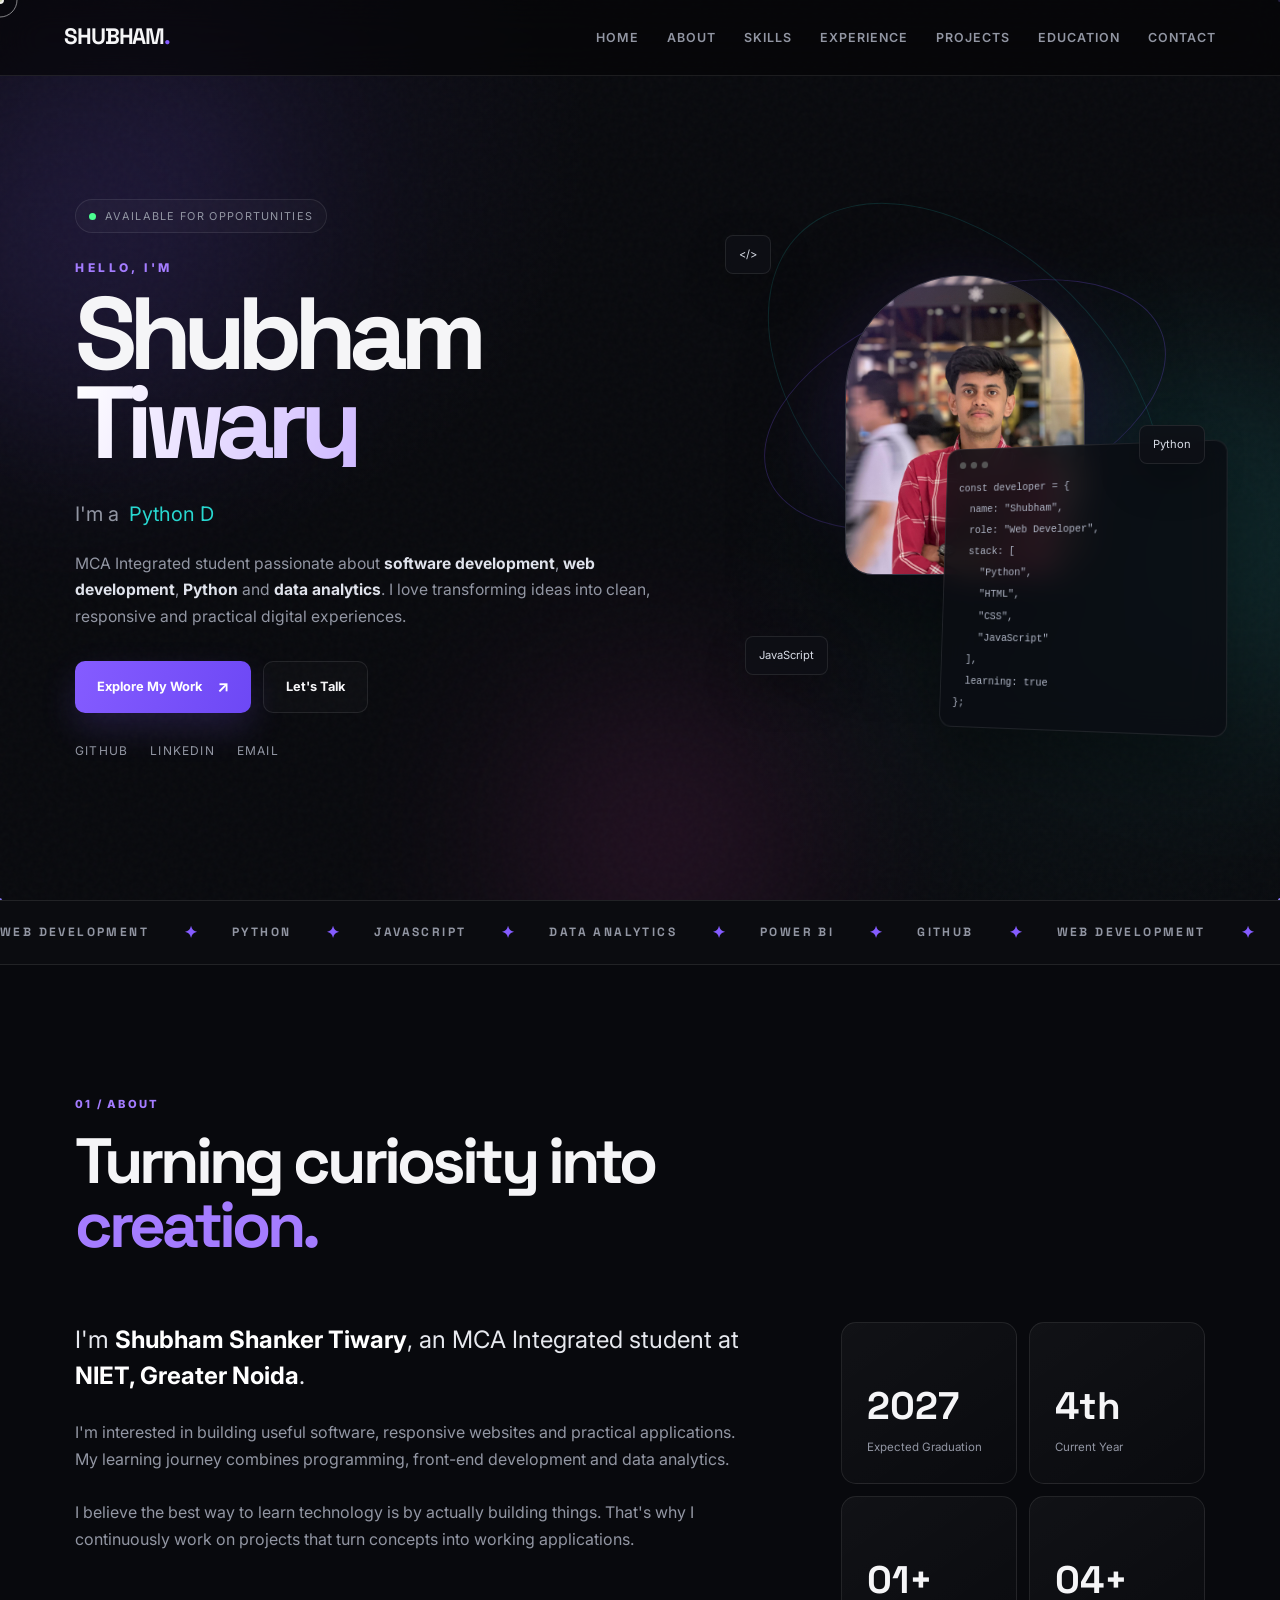
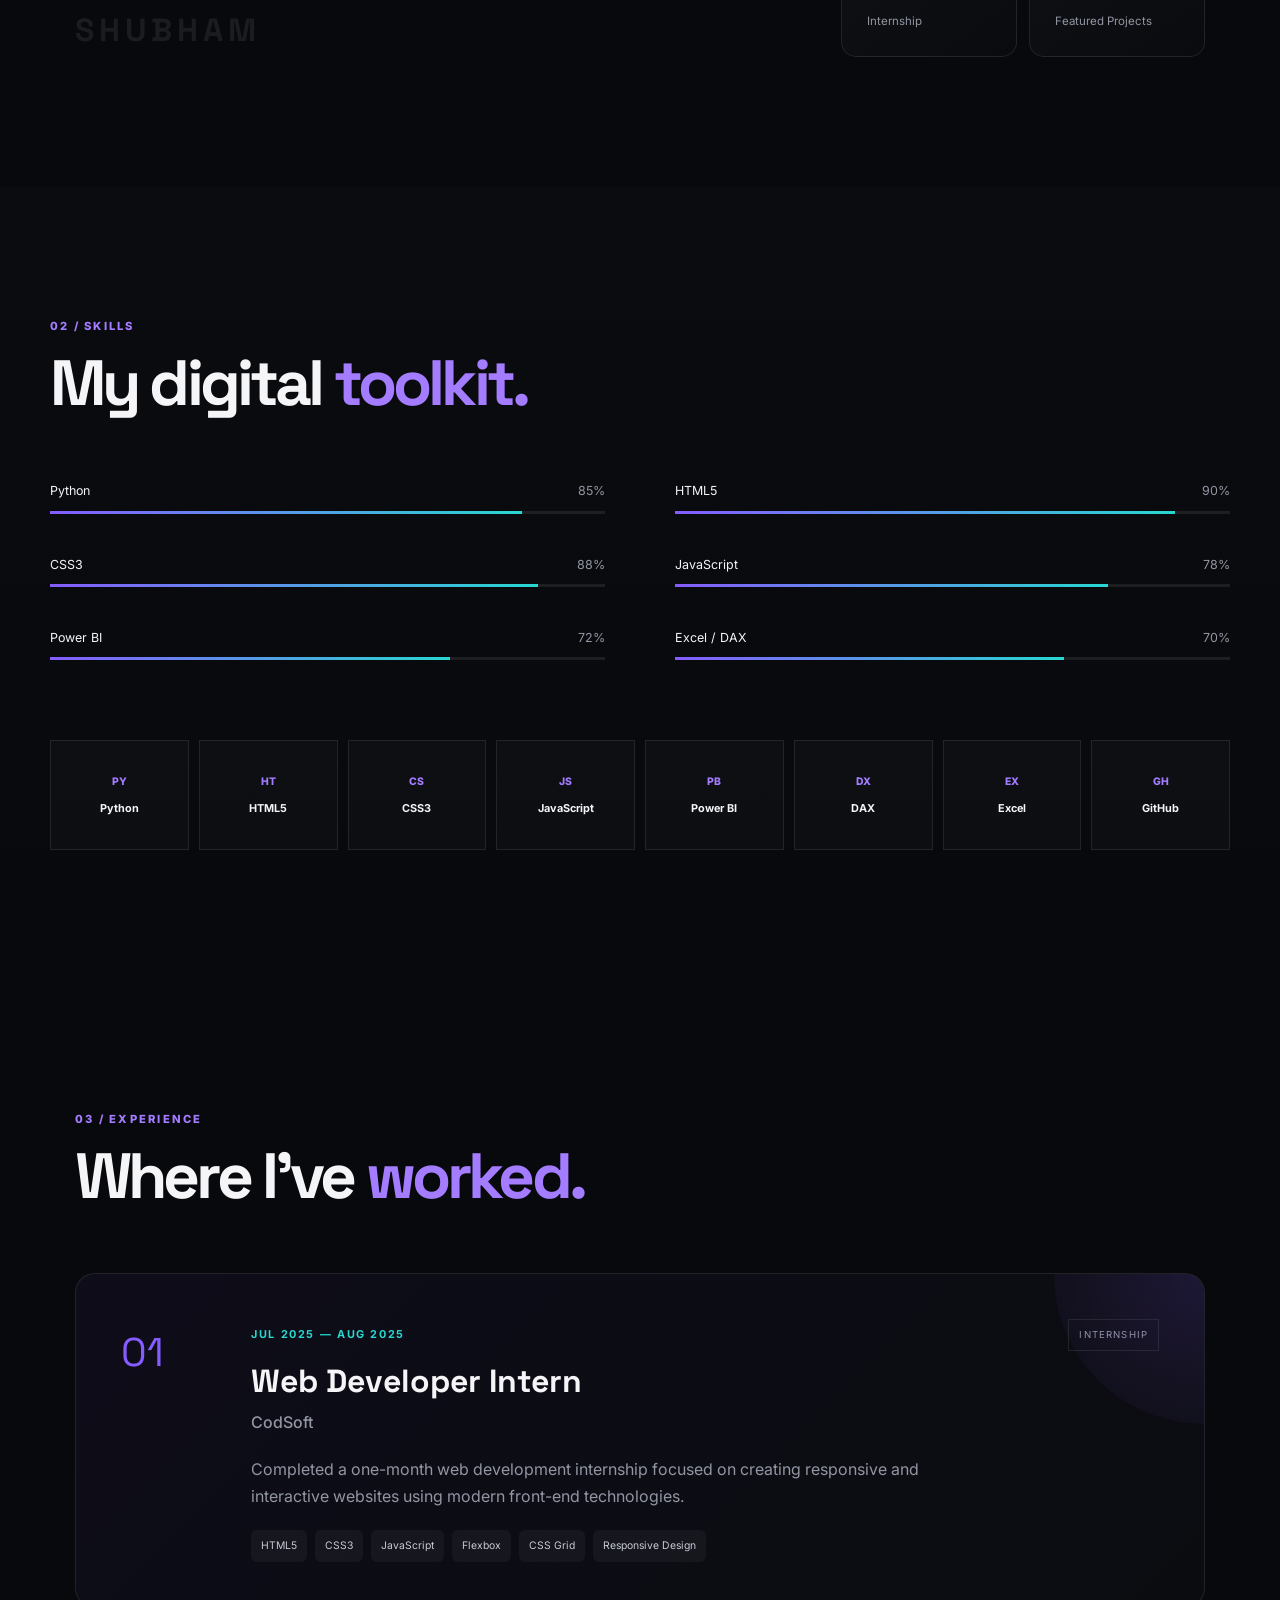
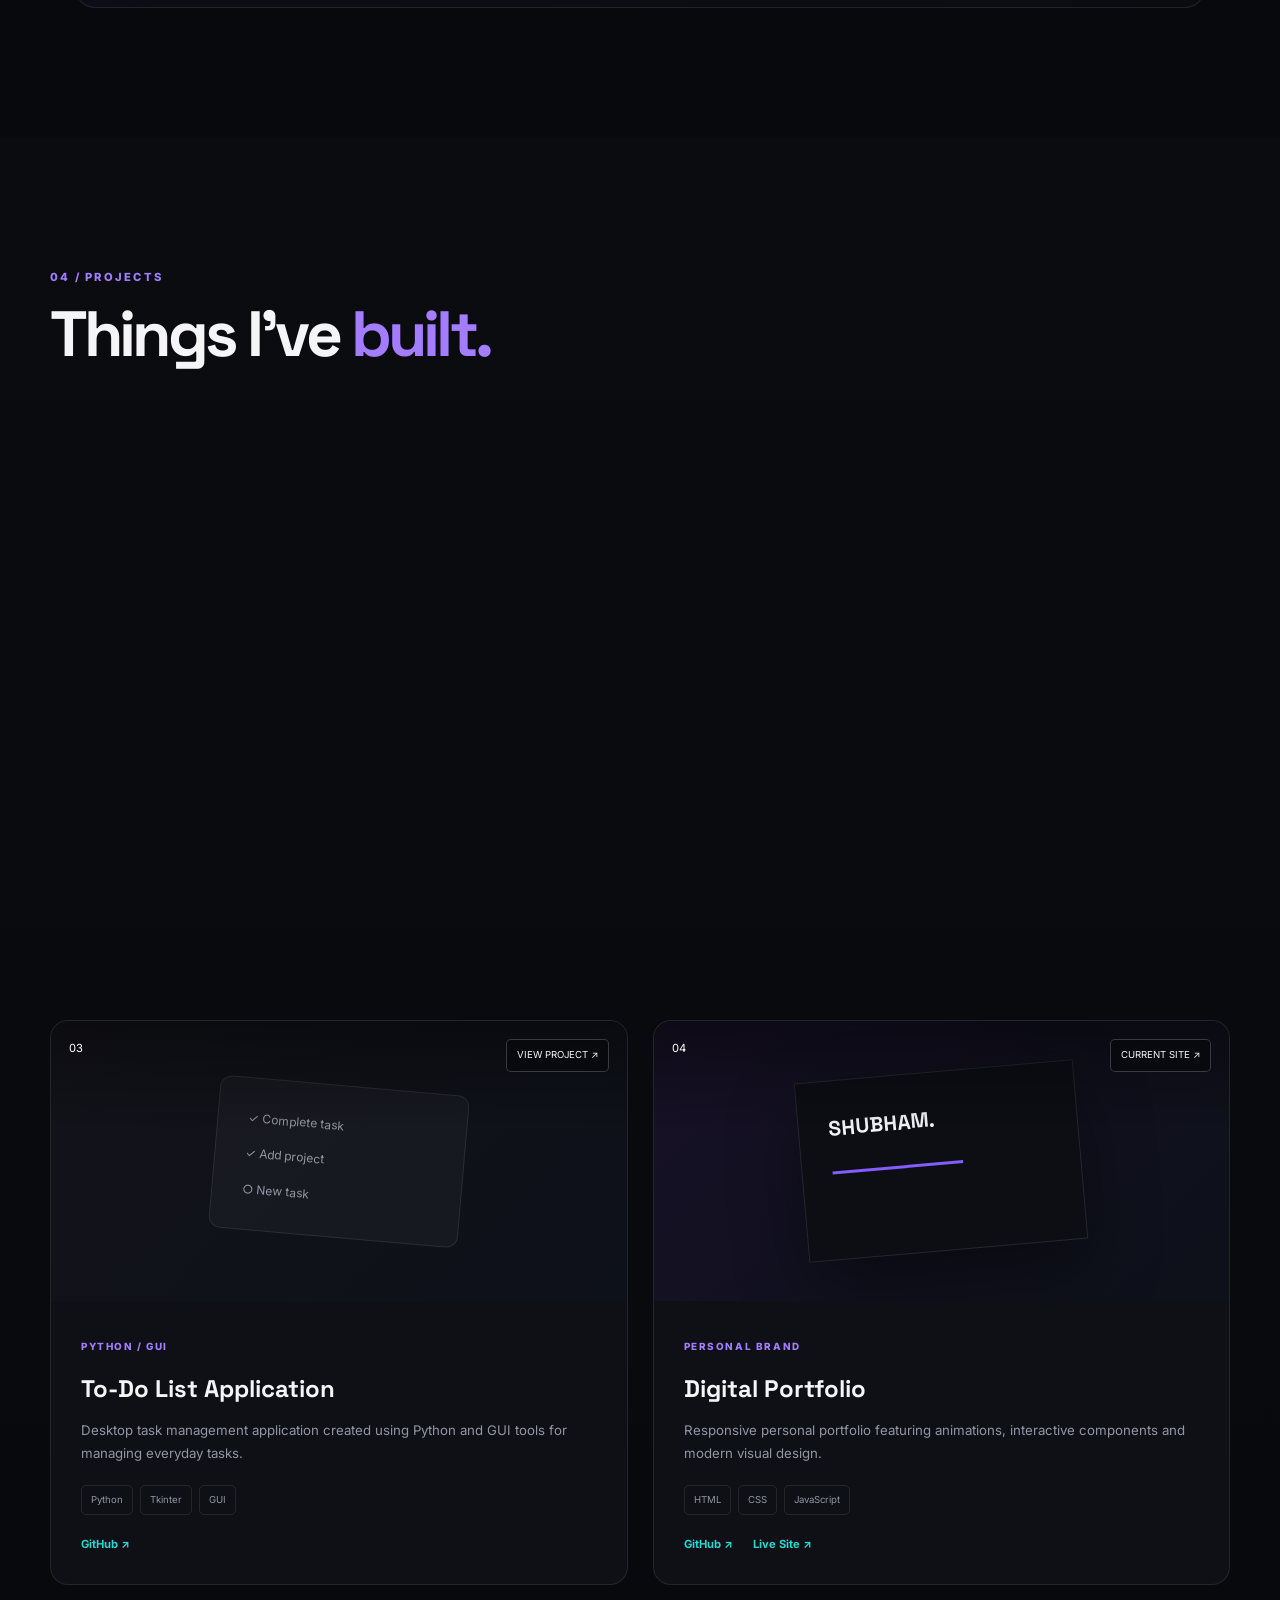
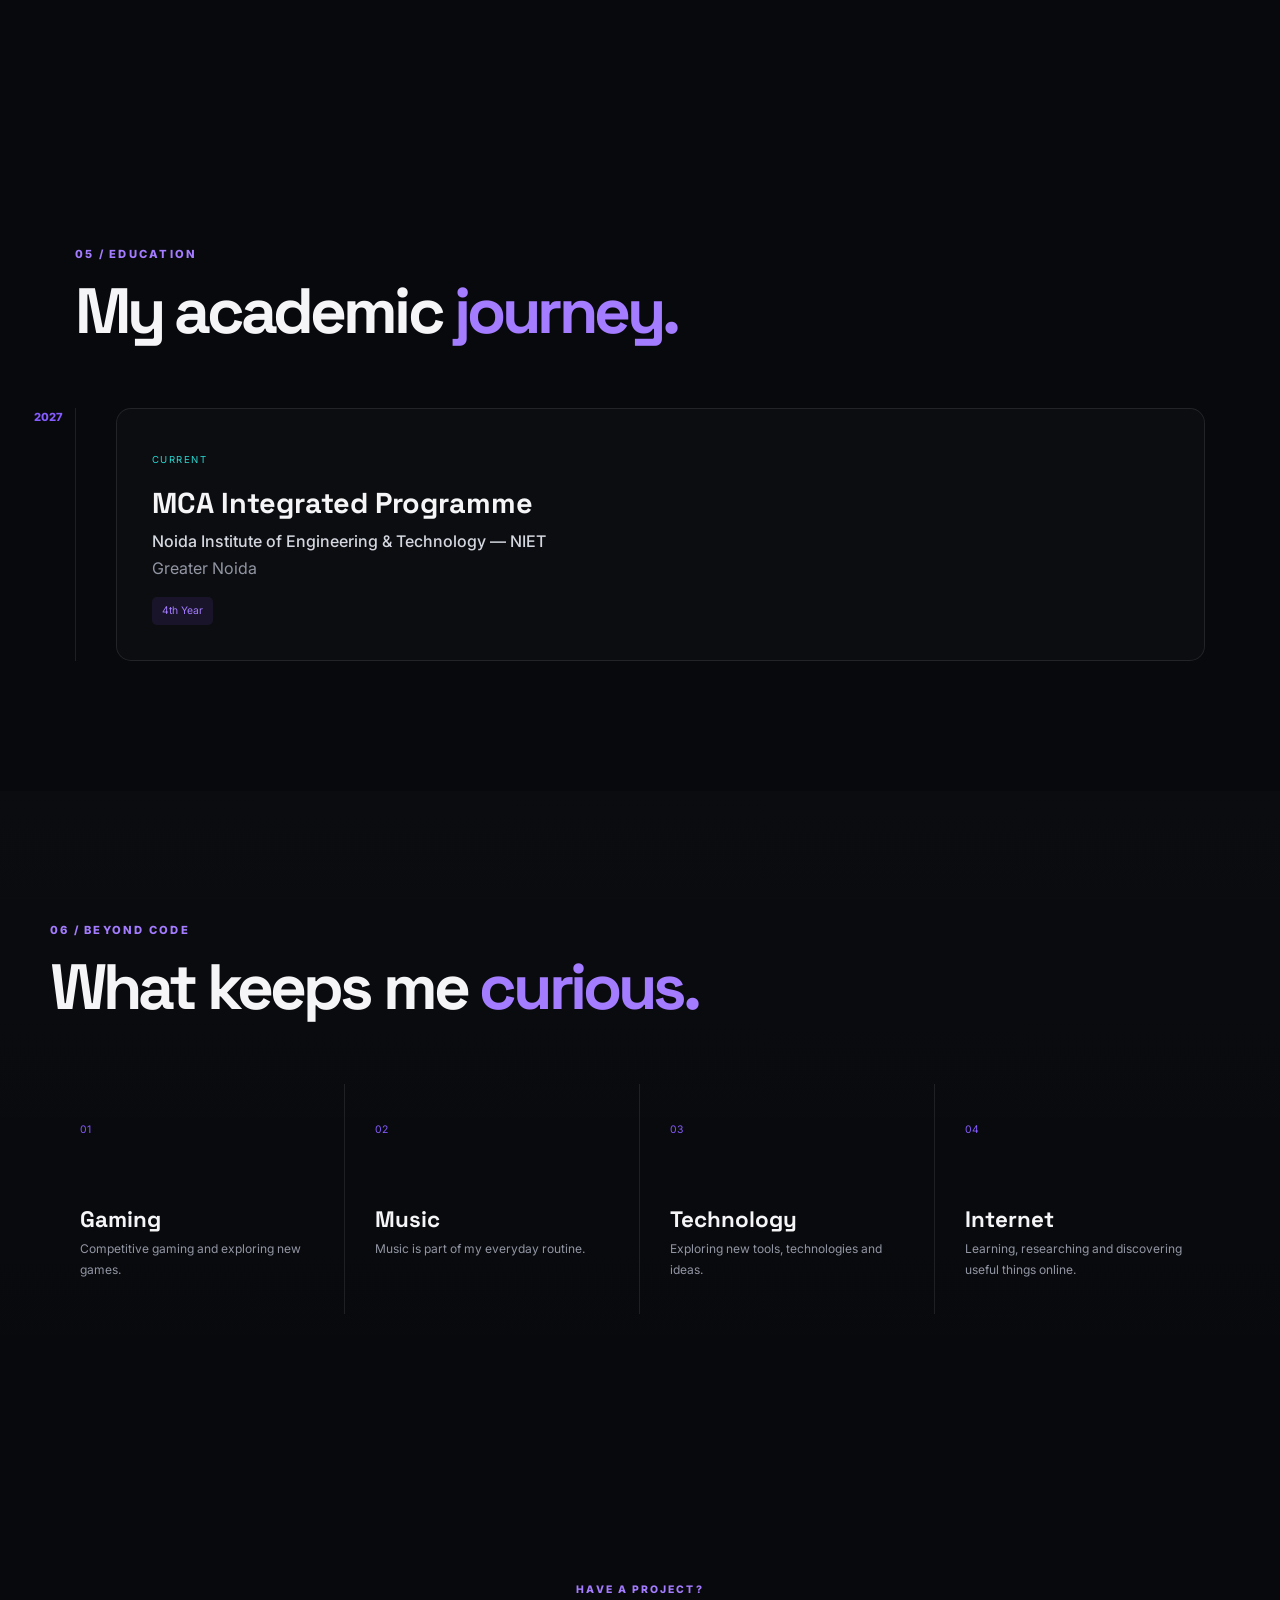
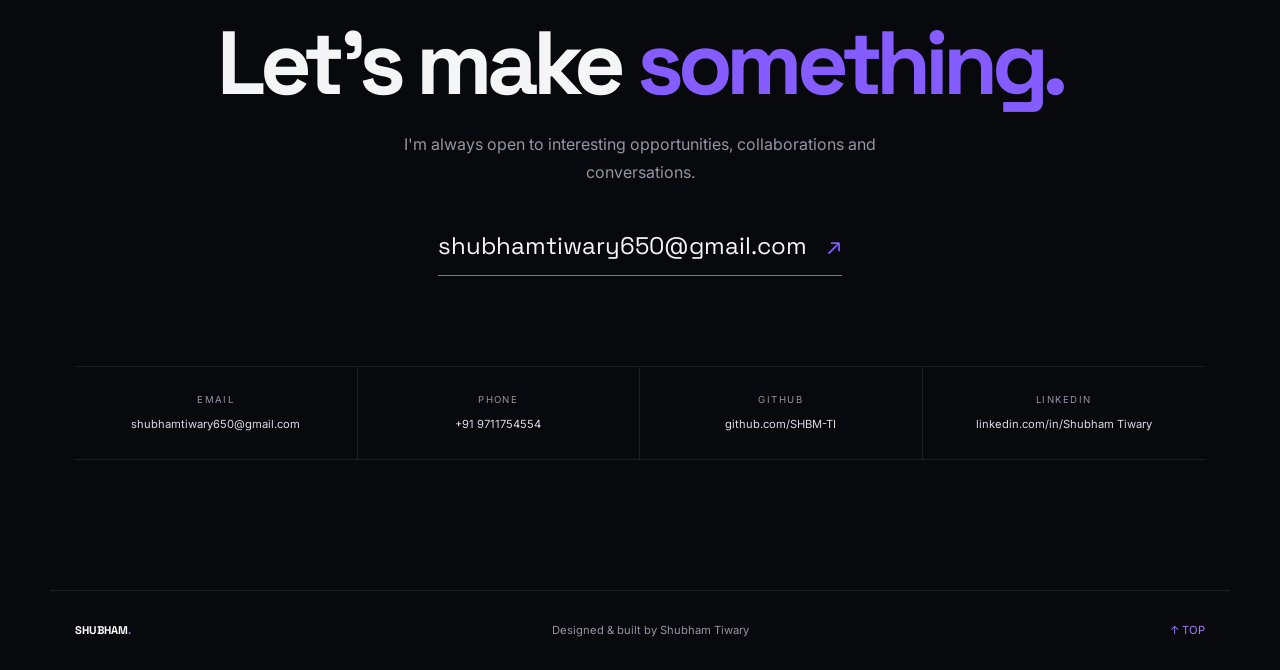
==== commit 6ac86ddc: "Update index.html" ====
--- a/index.html
+++ b/index.html
@@ -181,7 +181,7 @@
             </a>
 
             <a
-                href="mailto:YOUR_EMAIL@gmail.com"
+                href="mailto:shubhamtiwary650@gmail.com"
             >
                 Email
             </a>
@@ -1166,7 +1166,7 @@
             href="mailto:YOUR_EMAIL@gmail.com"
             class="contact-email magnetic"
         >
-            YOUR_EMAIL@gmail.com
+            shubhamtiwary650@gmail.com
             <span>↗</span>
         </a>
 
@@ -1182,7 +1182,7 @@
             </span>
 
             <a href="mailto:YOUR_EMAIL@gmail.com">
-                YOUR_EMAIL@gmail.com
+                shubhamtiwary650@gmail.com
             </a>
 
         </div>
@@ -1195,7 +1195,7 @@
             </span>
 
             <a href="tel:+91XXXXXXXXXX">
-                +91 XXXXXXXXXX
+                +91 9711754554
             </a>
 
         </div>
@@ -1208,10 +1208,10 @@
             </span>
 
             <a
-                href="https://github.com/YOUR_USERNAME"
+                href="https://github.com/SHBM-TI"
                 target="_blank"
             >
-                github.com/YOUR_USERNAME
+                github.com/SHBM-TI
             </a>
 
         </div>
@@ -1224,10 +1224,10 @@
             </span>
 
             <a
-                href="https://linkedin.com/in/YOUR_USERNAME"
+                href="https://linkedin.com/in/shubham-t-ba0b1921a"
                 target="_blank"
             >
-                linkedin.com/in/YOUR_USERNAME
+                linkedin.com/in/Shubham Tiwary
             </a>
 
         </div>
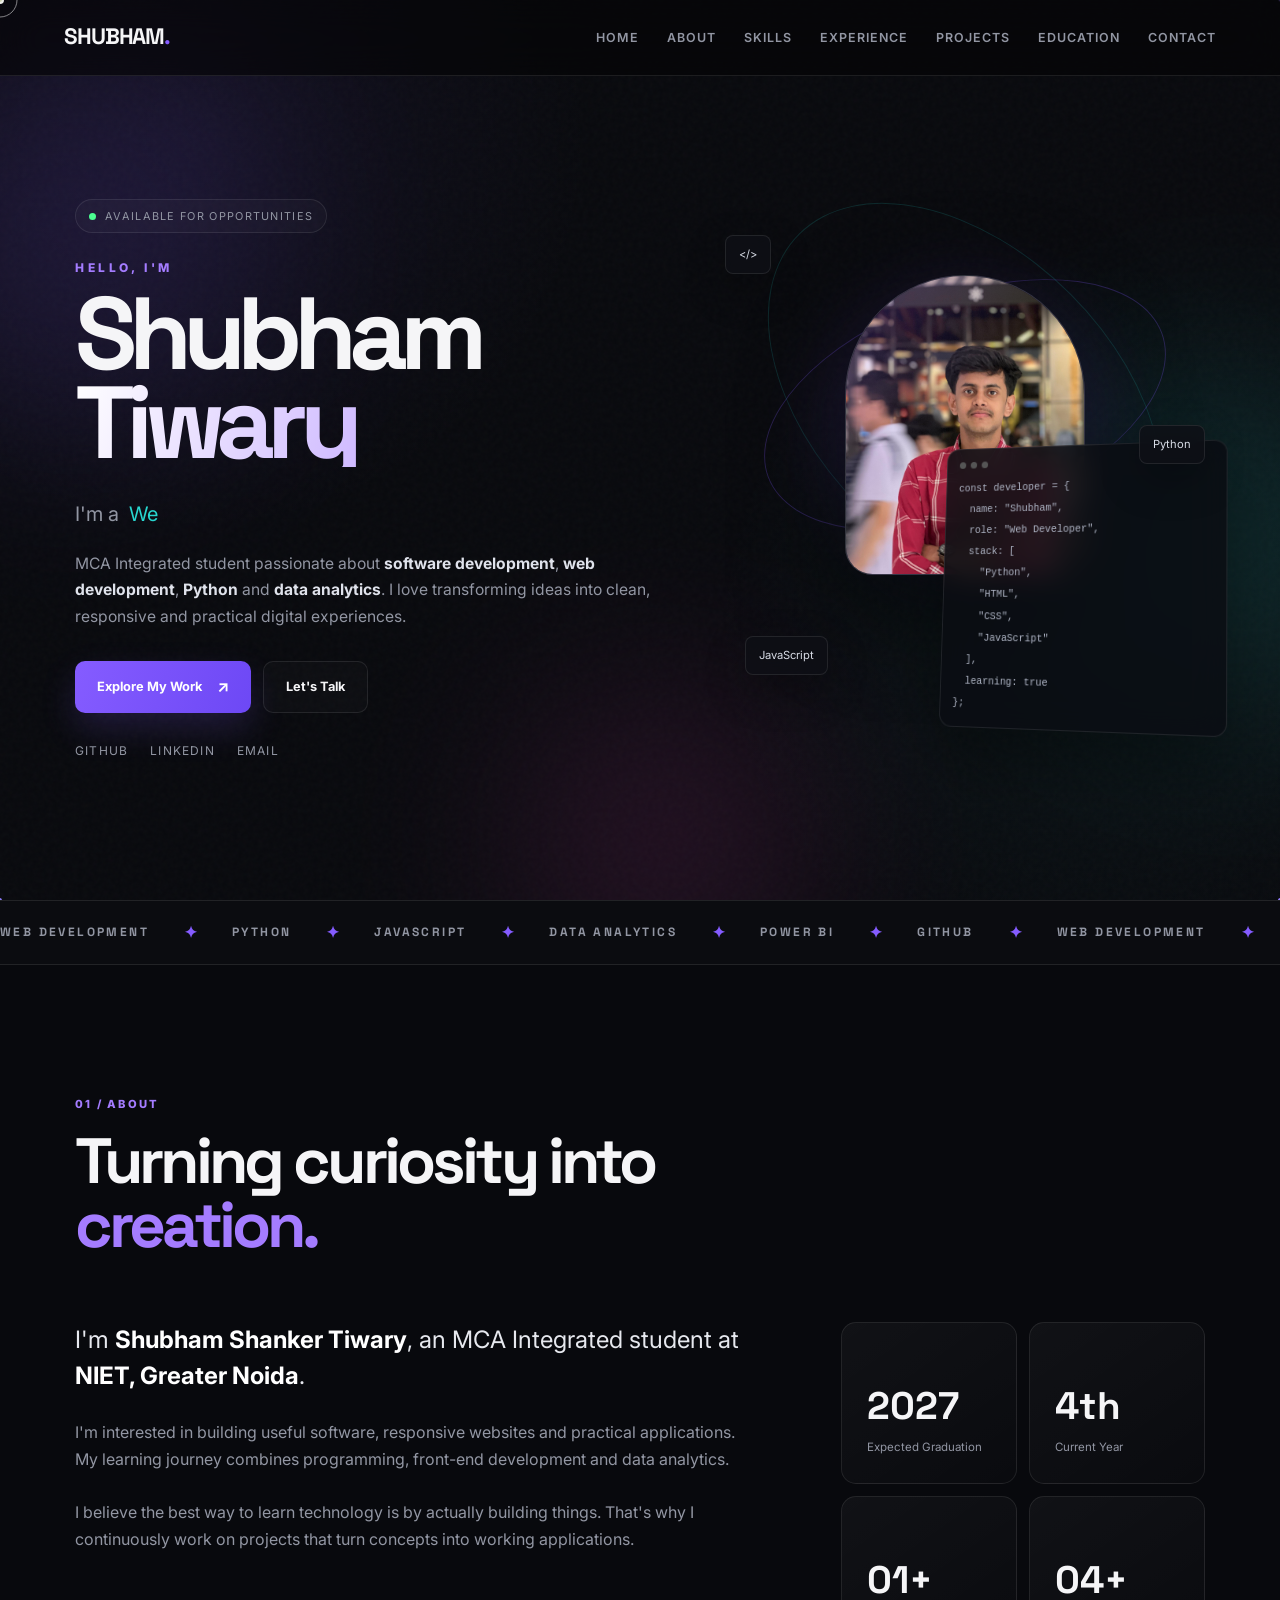
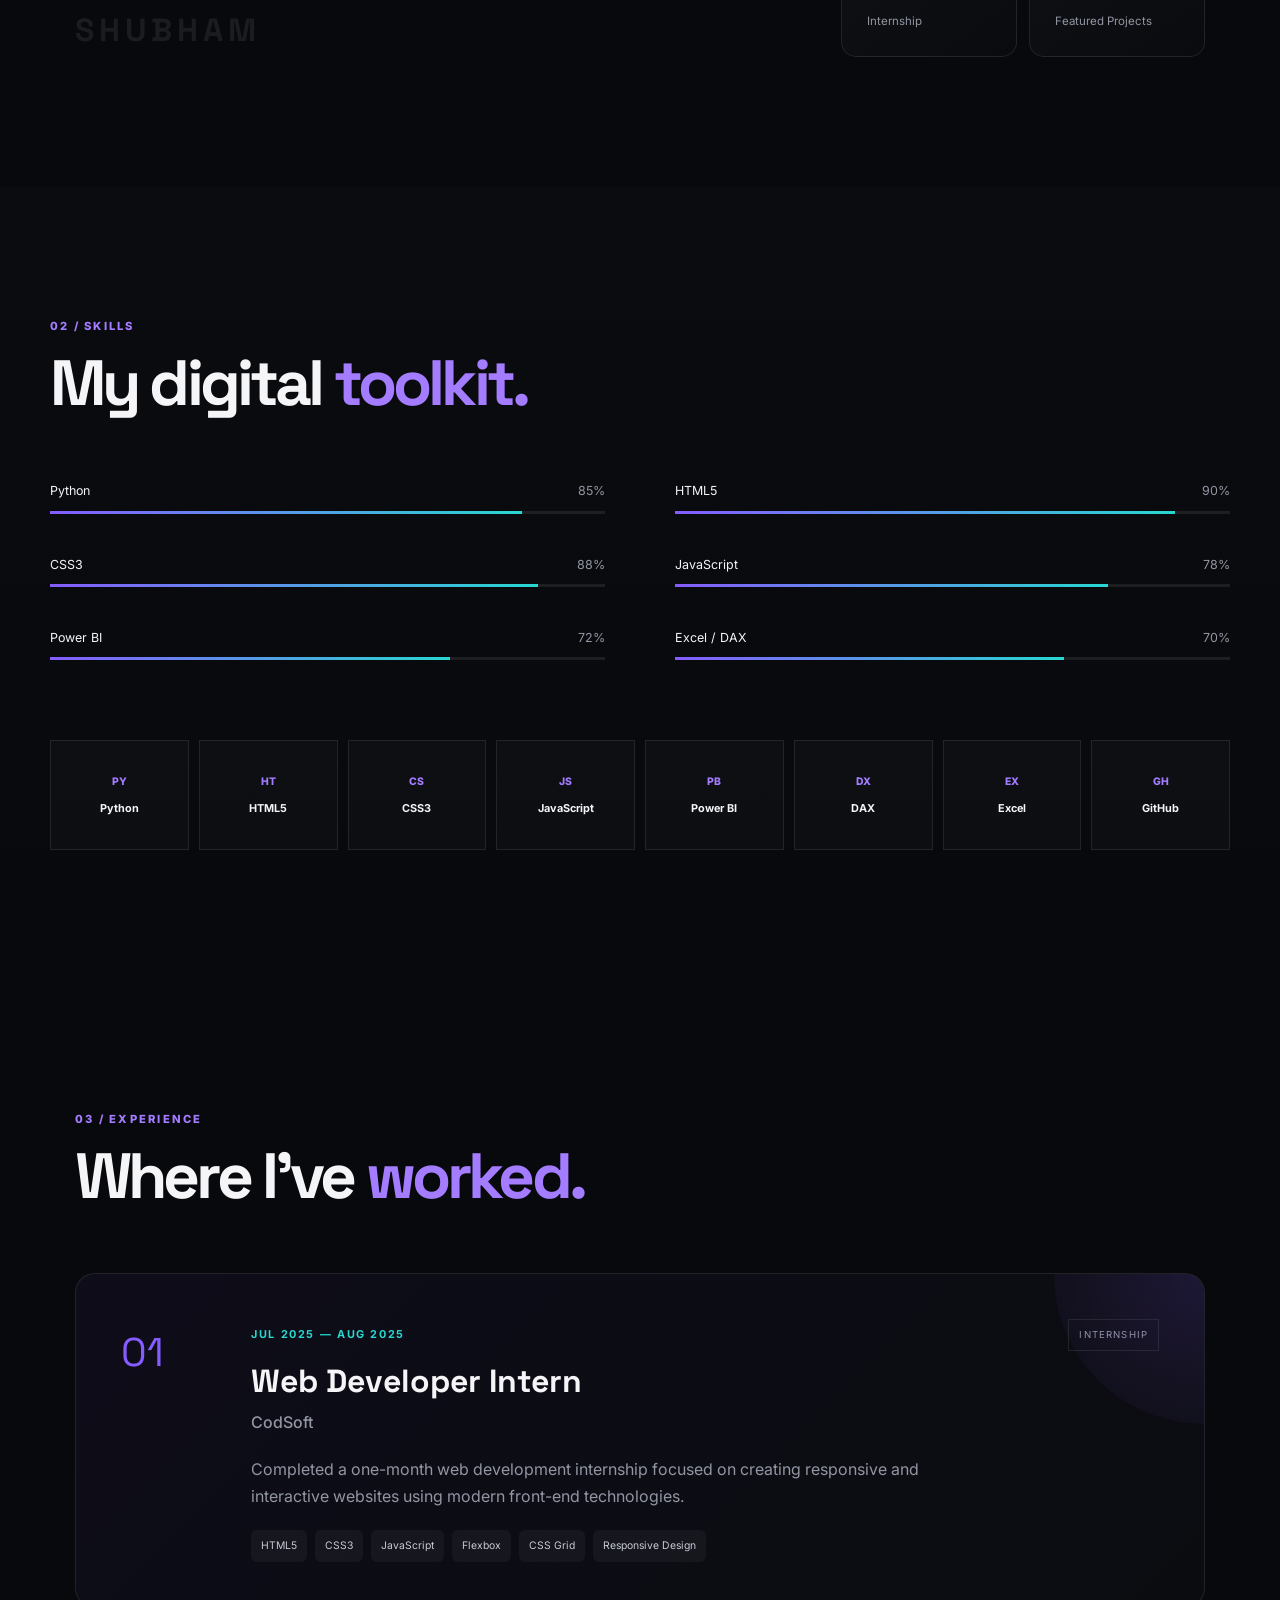
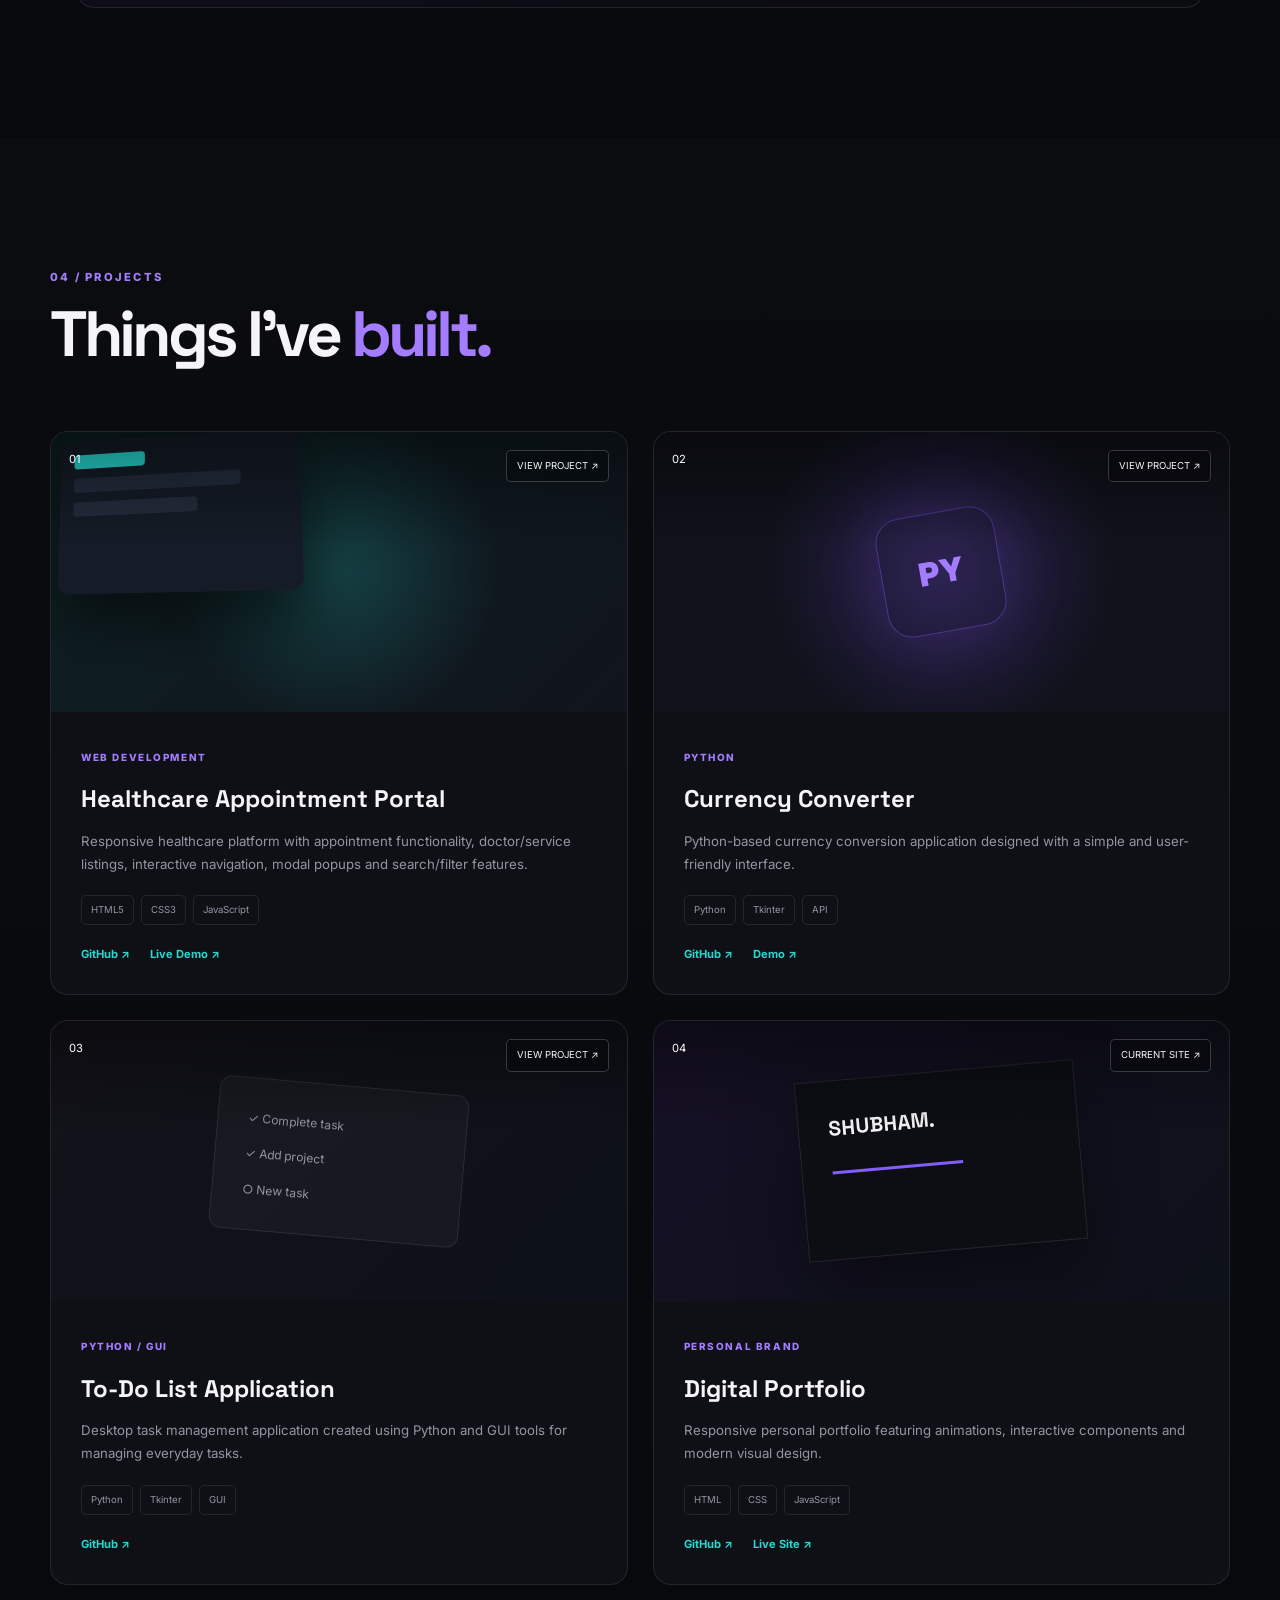
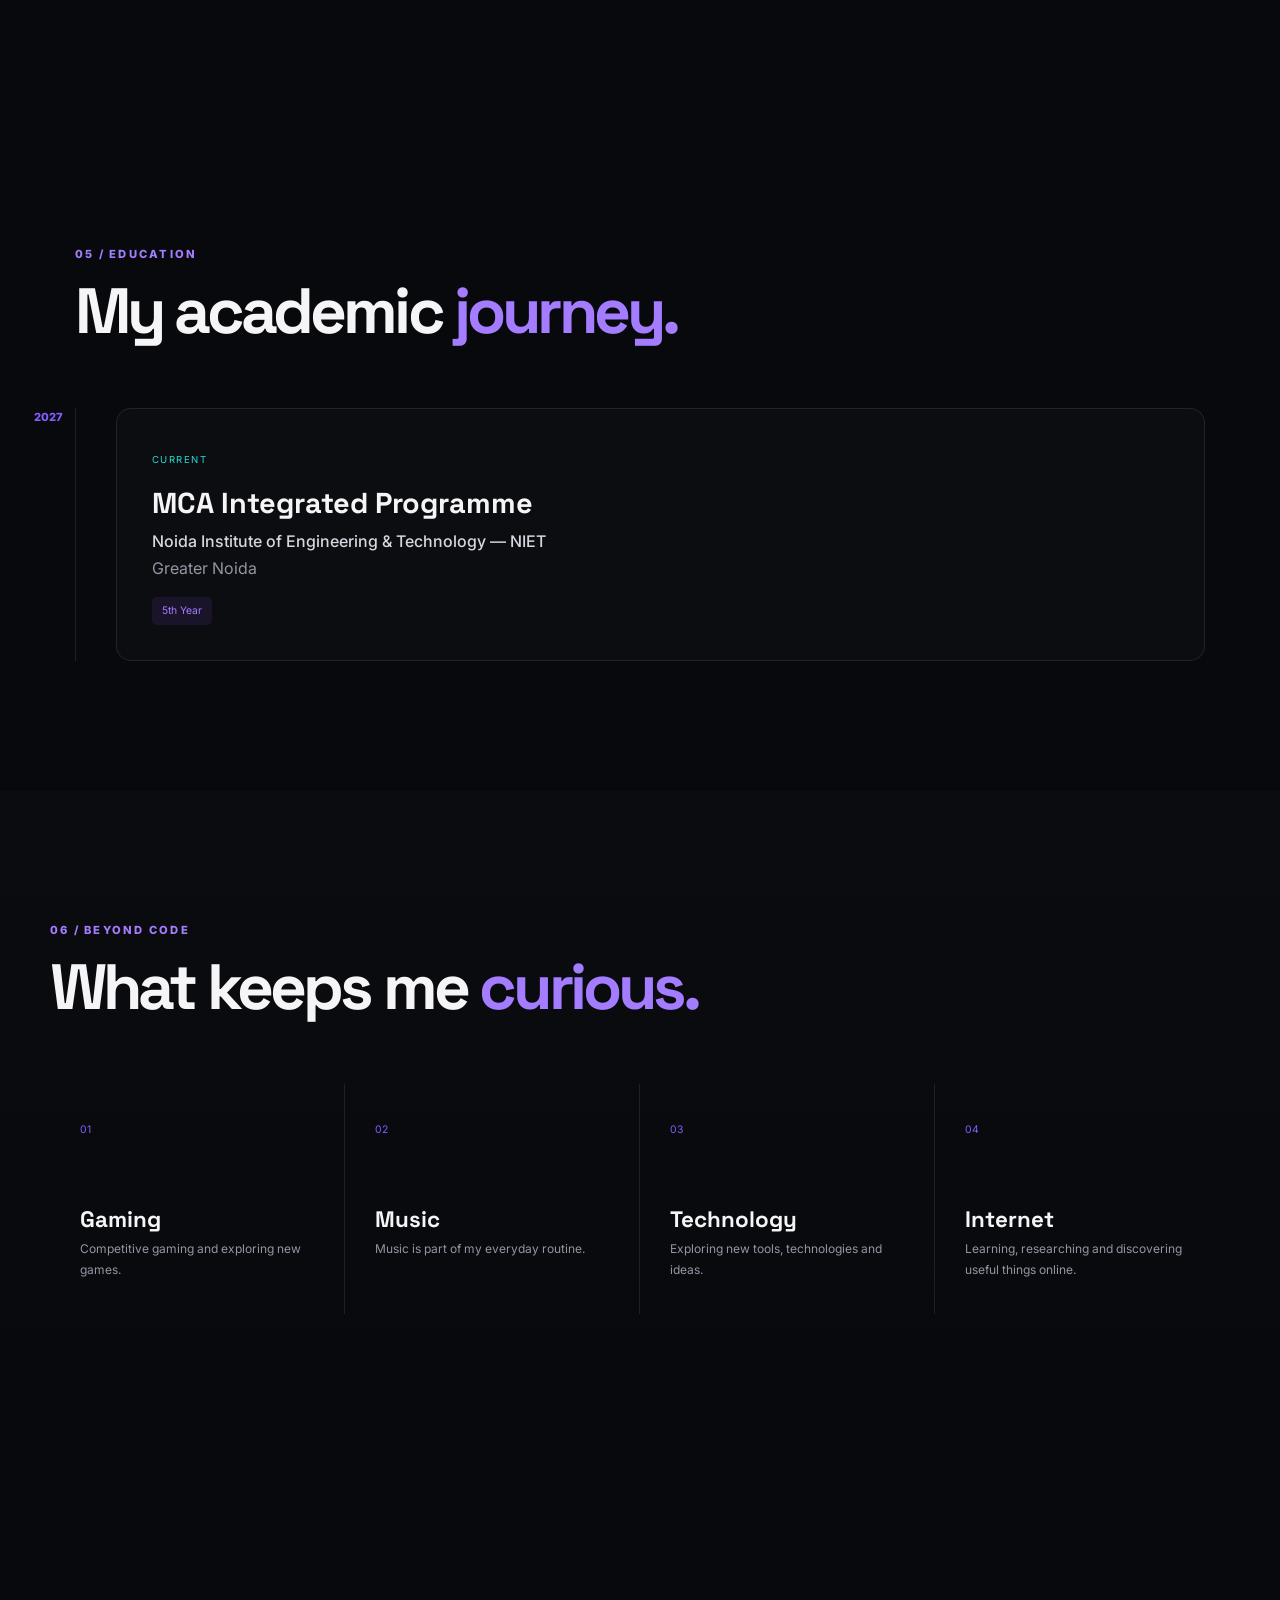
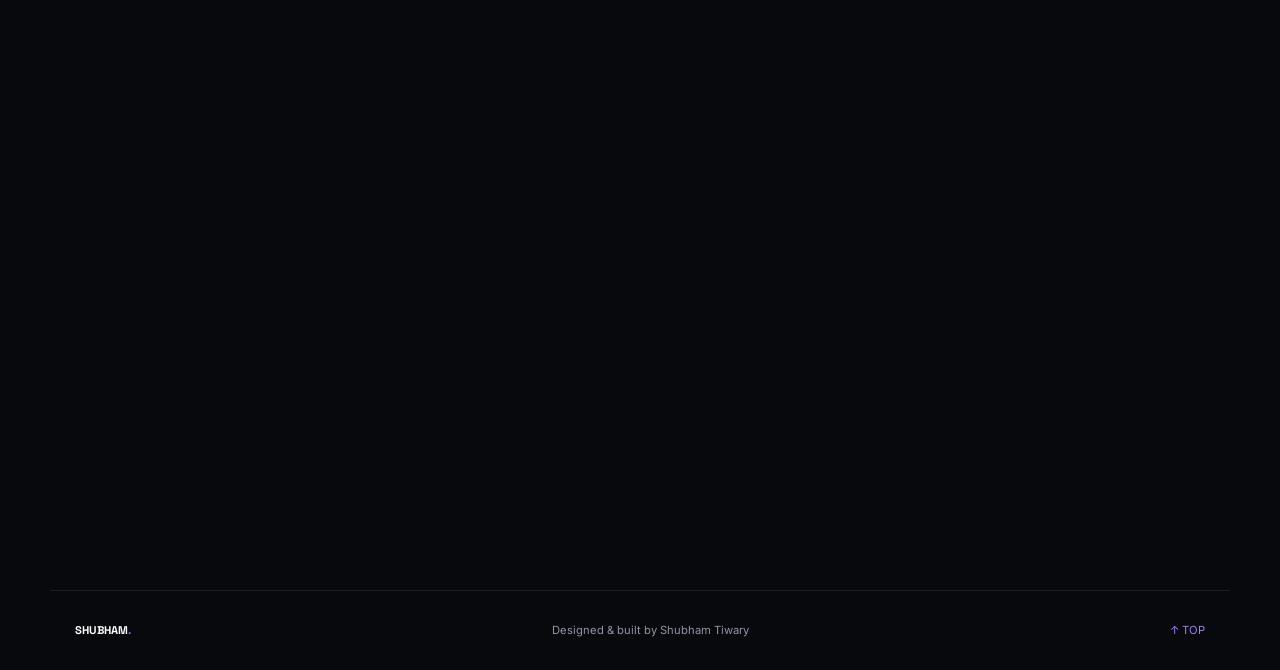
==== commit d9773a31: "Update index.html" ====
--- a/index.html
+++ b/index.html
@@ -1048,7 +1048,7 @@
                 </p>
 
                 <div class="education-badge">
-                    4th Year
+                    5th Year
                 </div>
 
             </div>
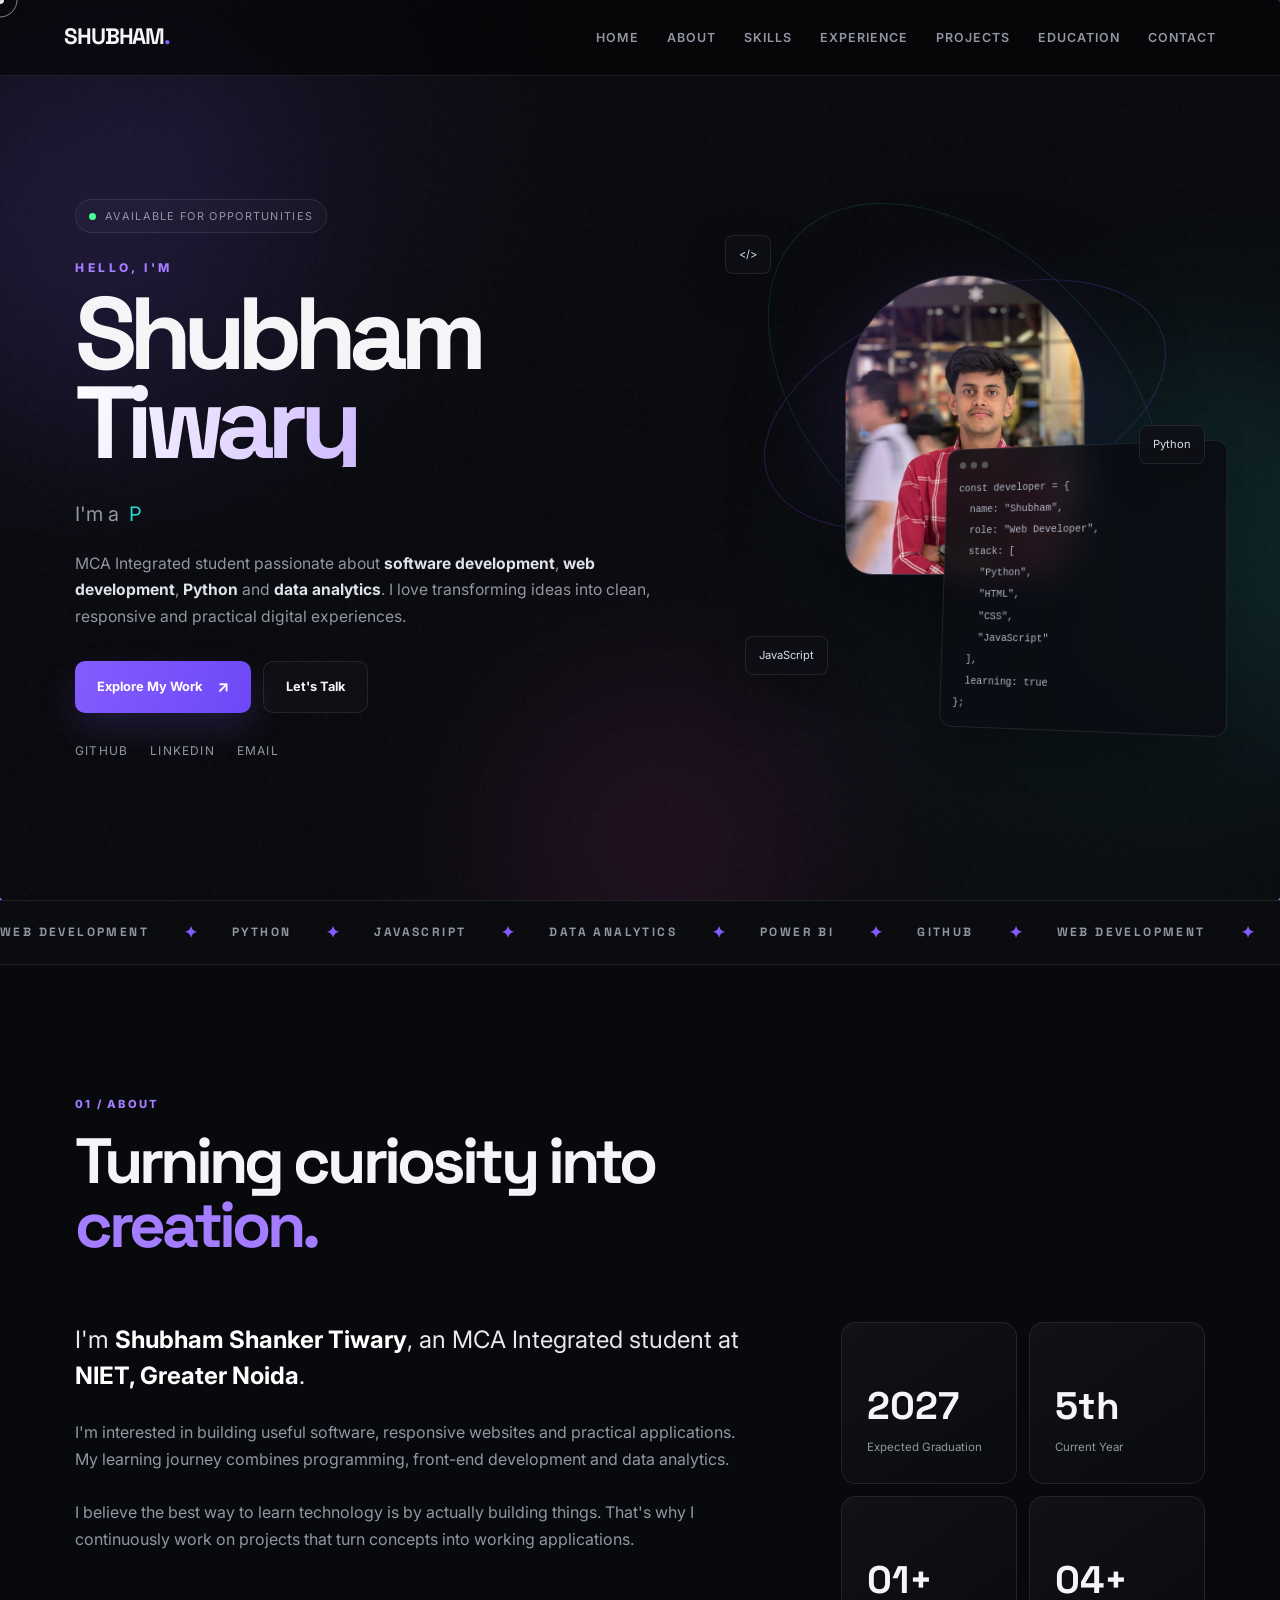
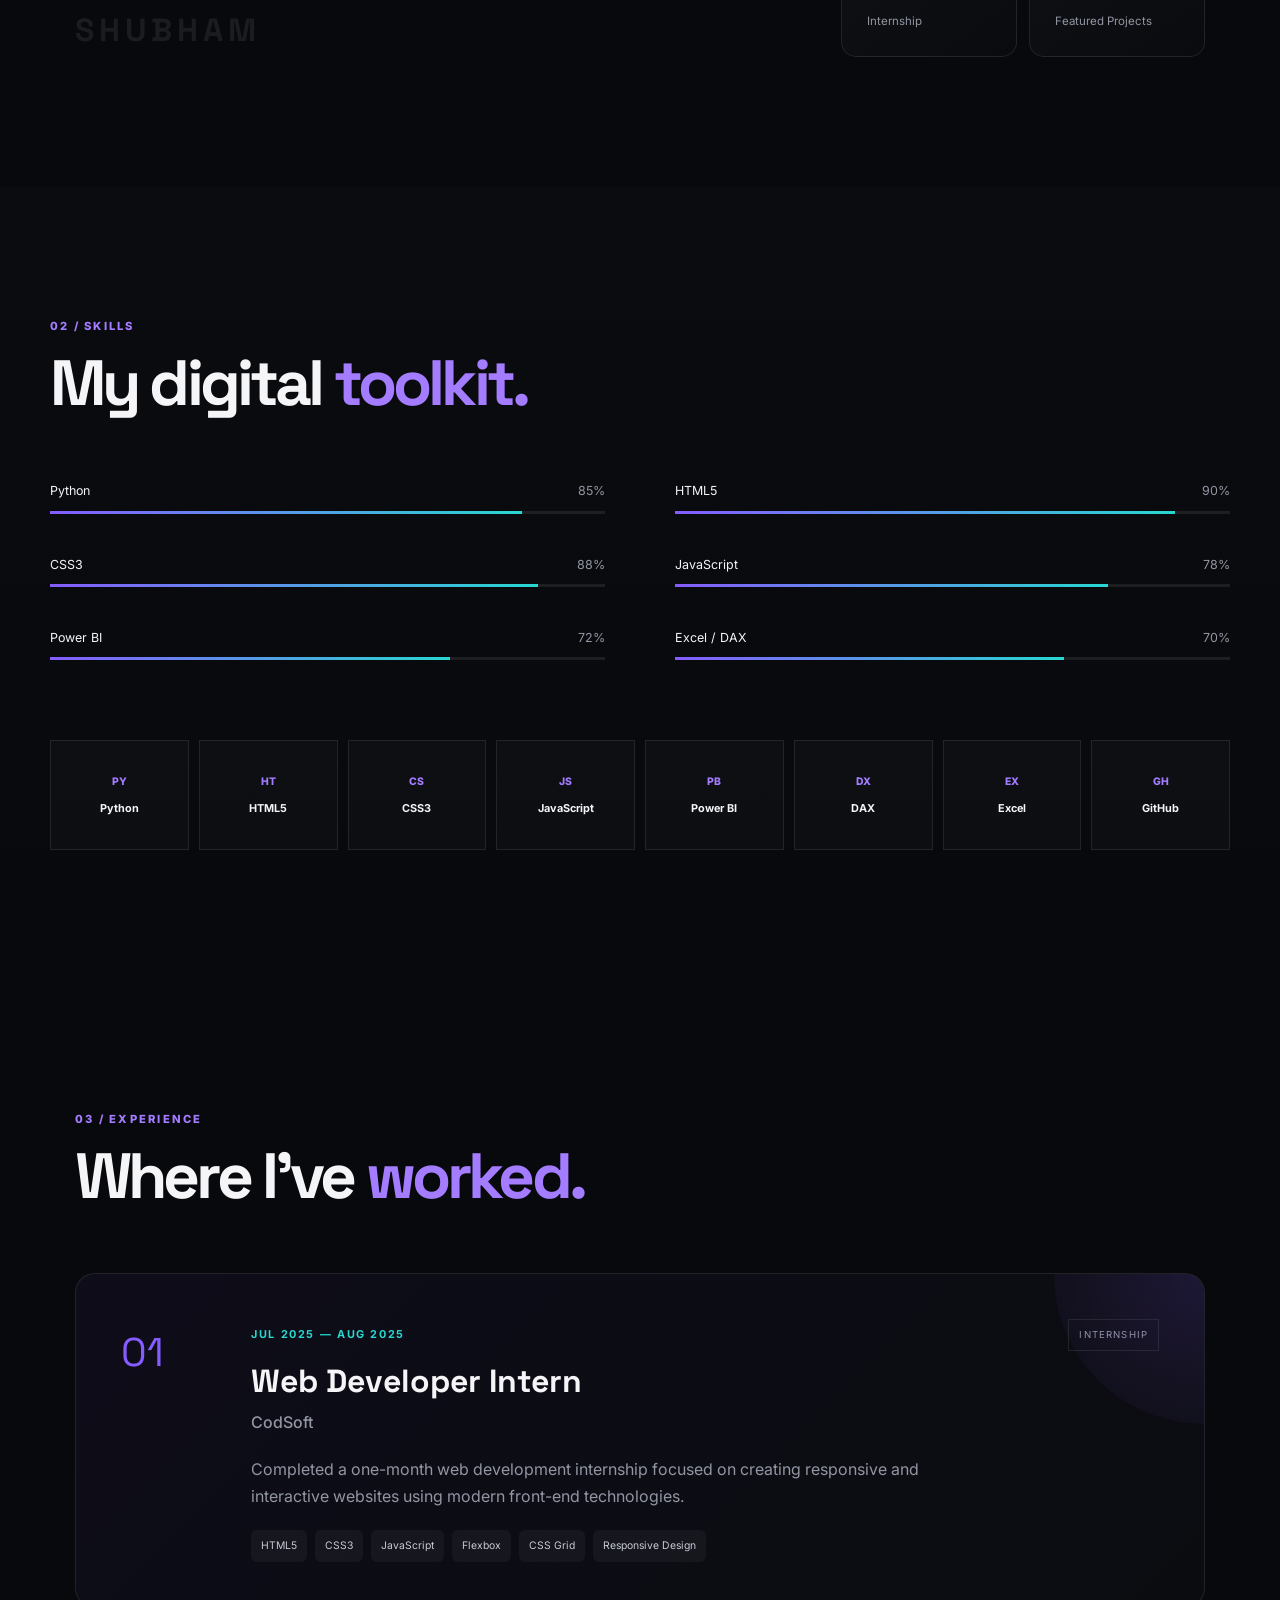
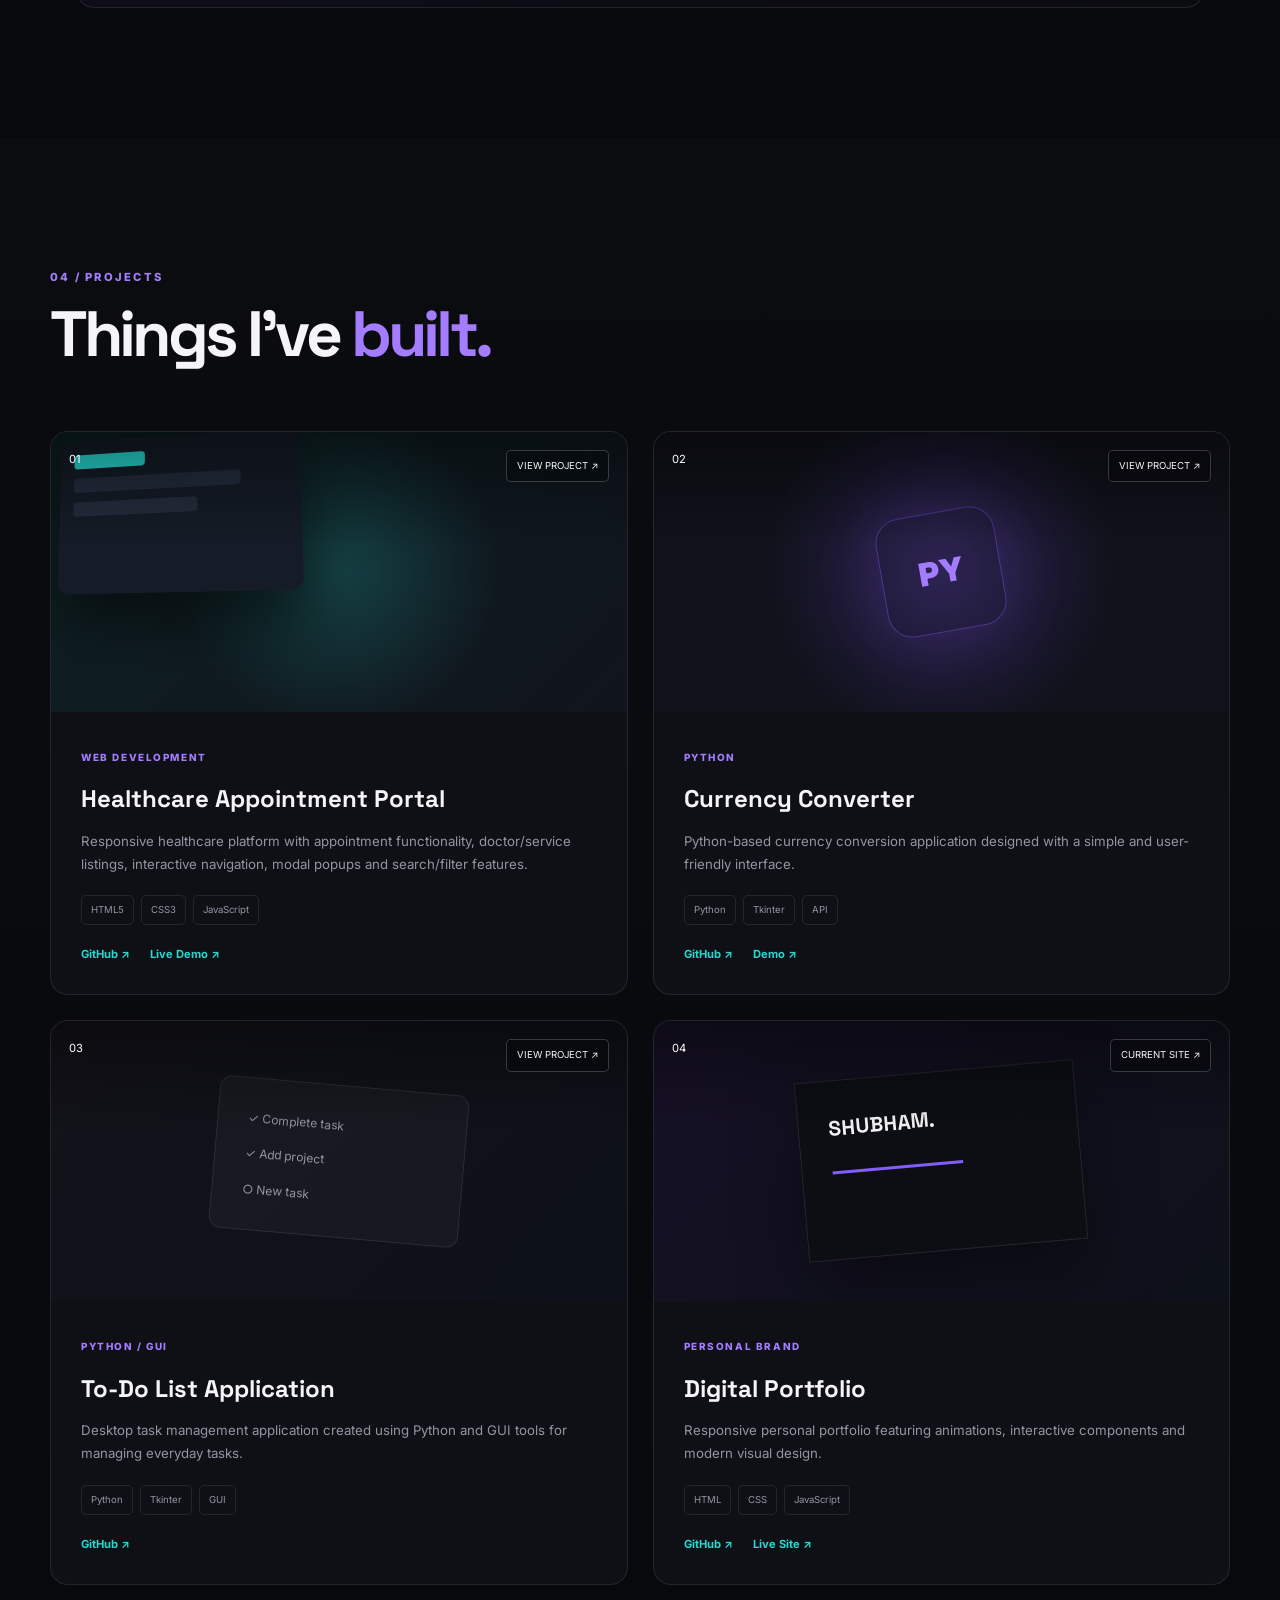
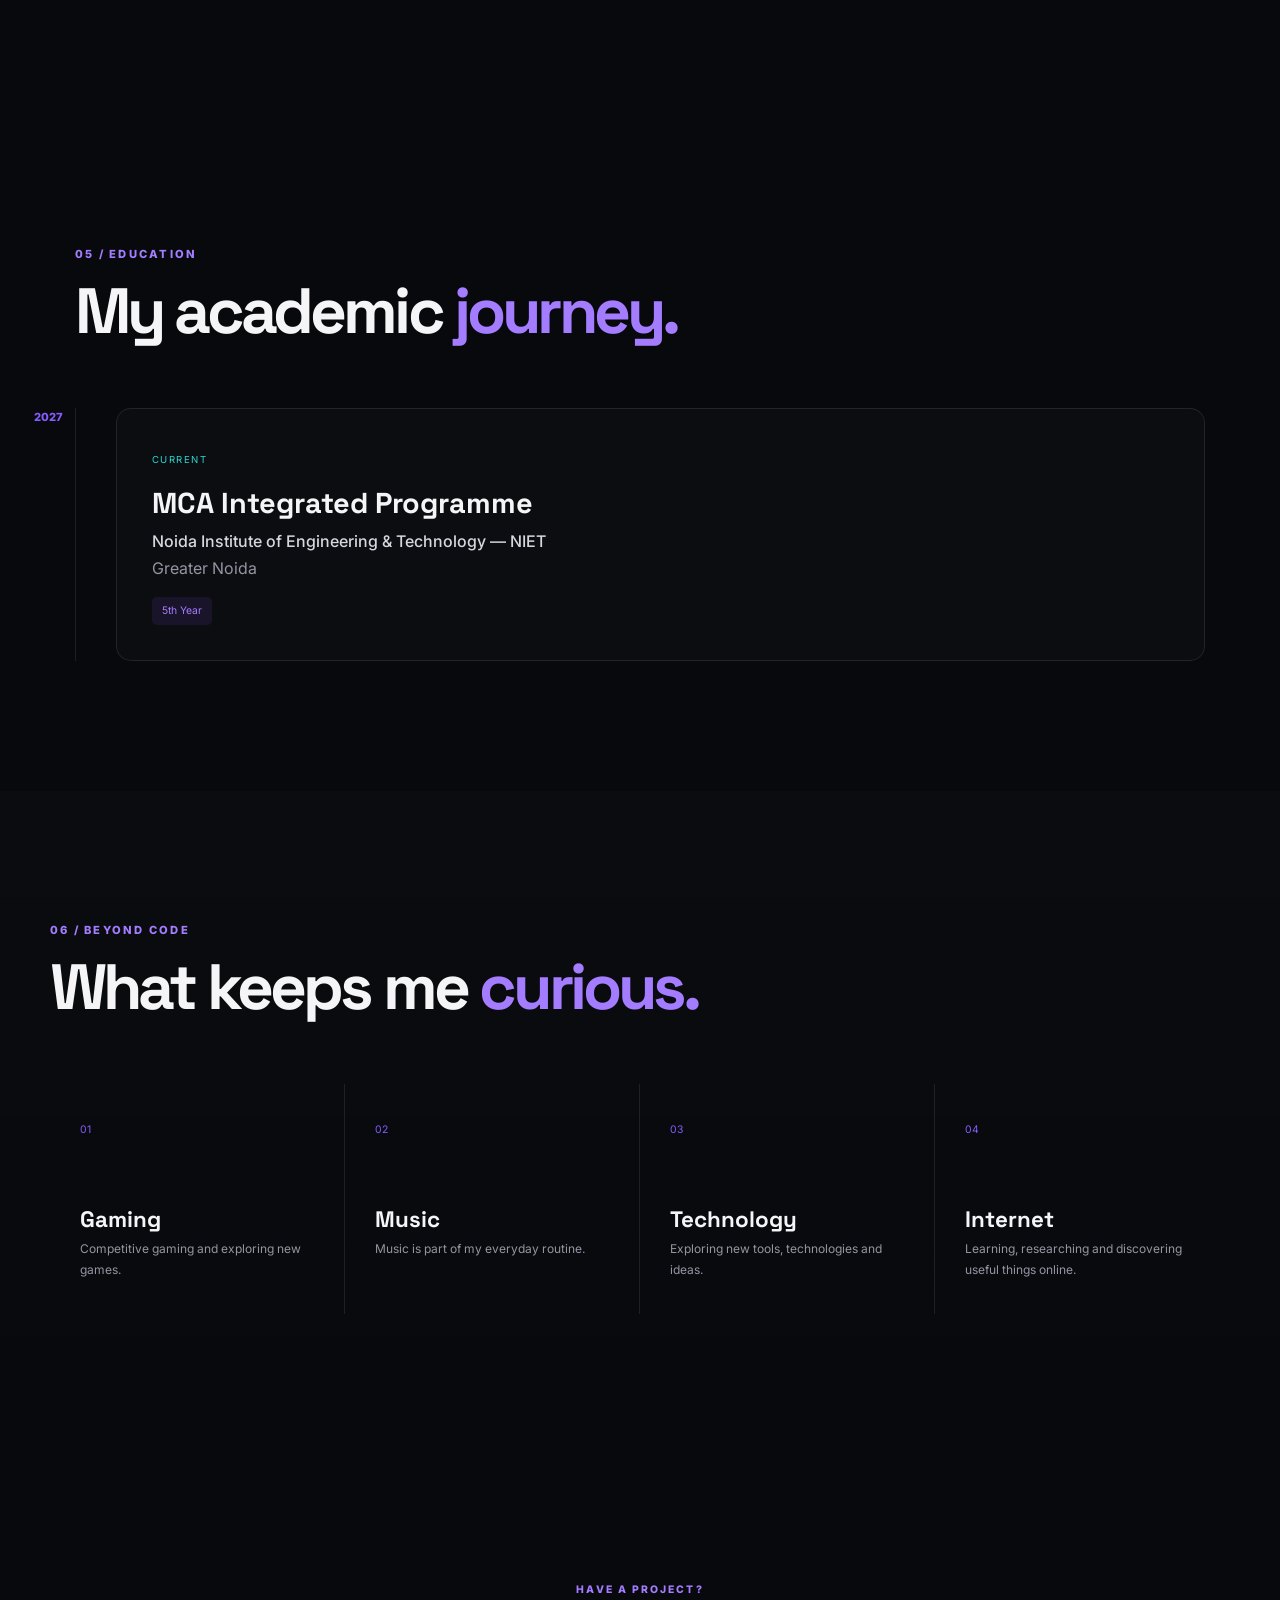
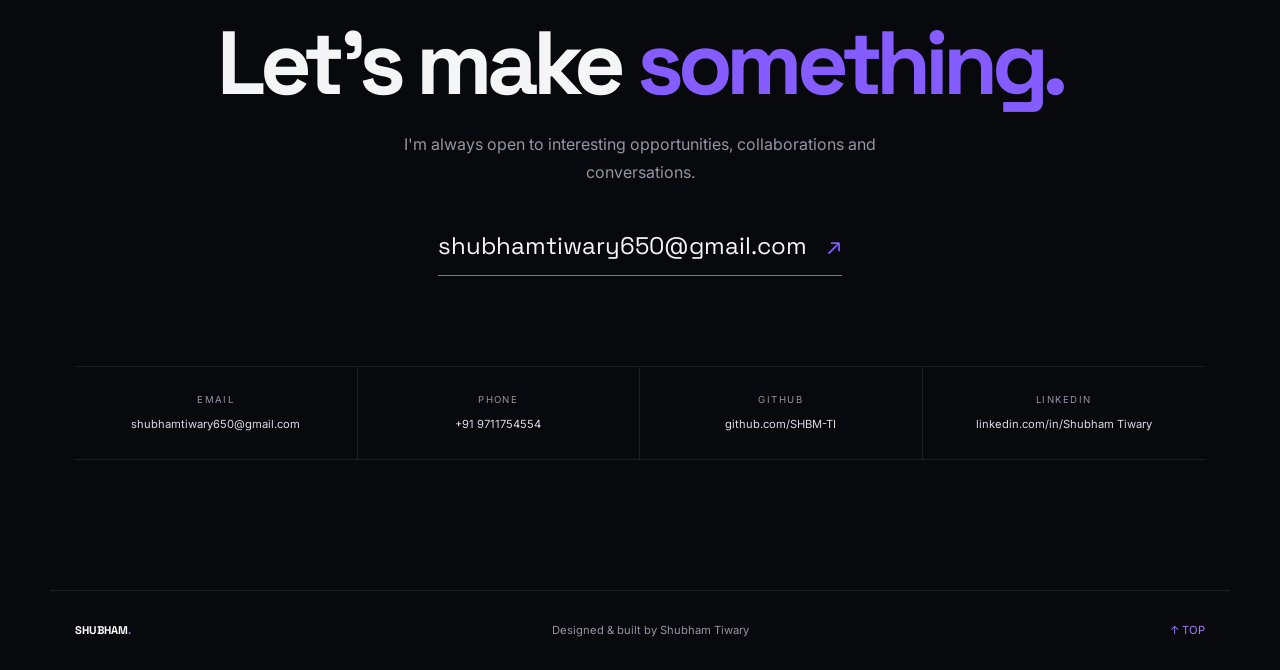
==== commit ab4aa58d: "Update index.html" ====
--- a/index.html
+++ b/index.html
@@ -366,7 +366,7 @@
 
             <div class="stat-card reveal">
 
-                <strong>4th</strong>
+                <strong>5th</strong>
 
                 <span>
                     Current Year
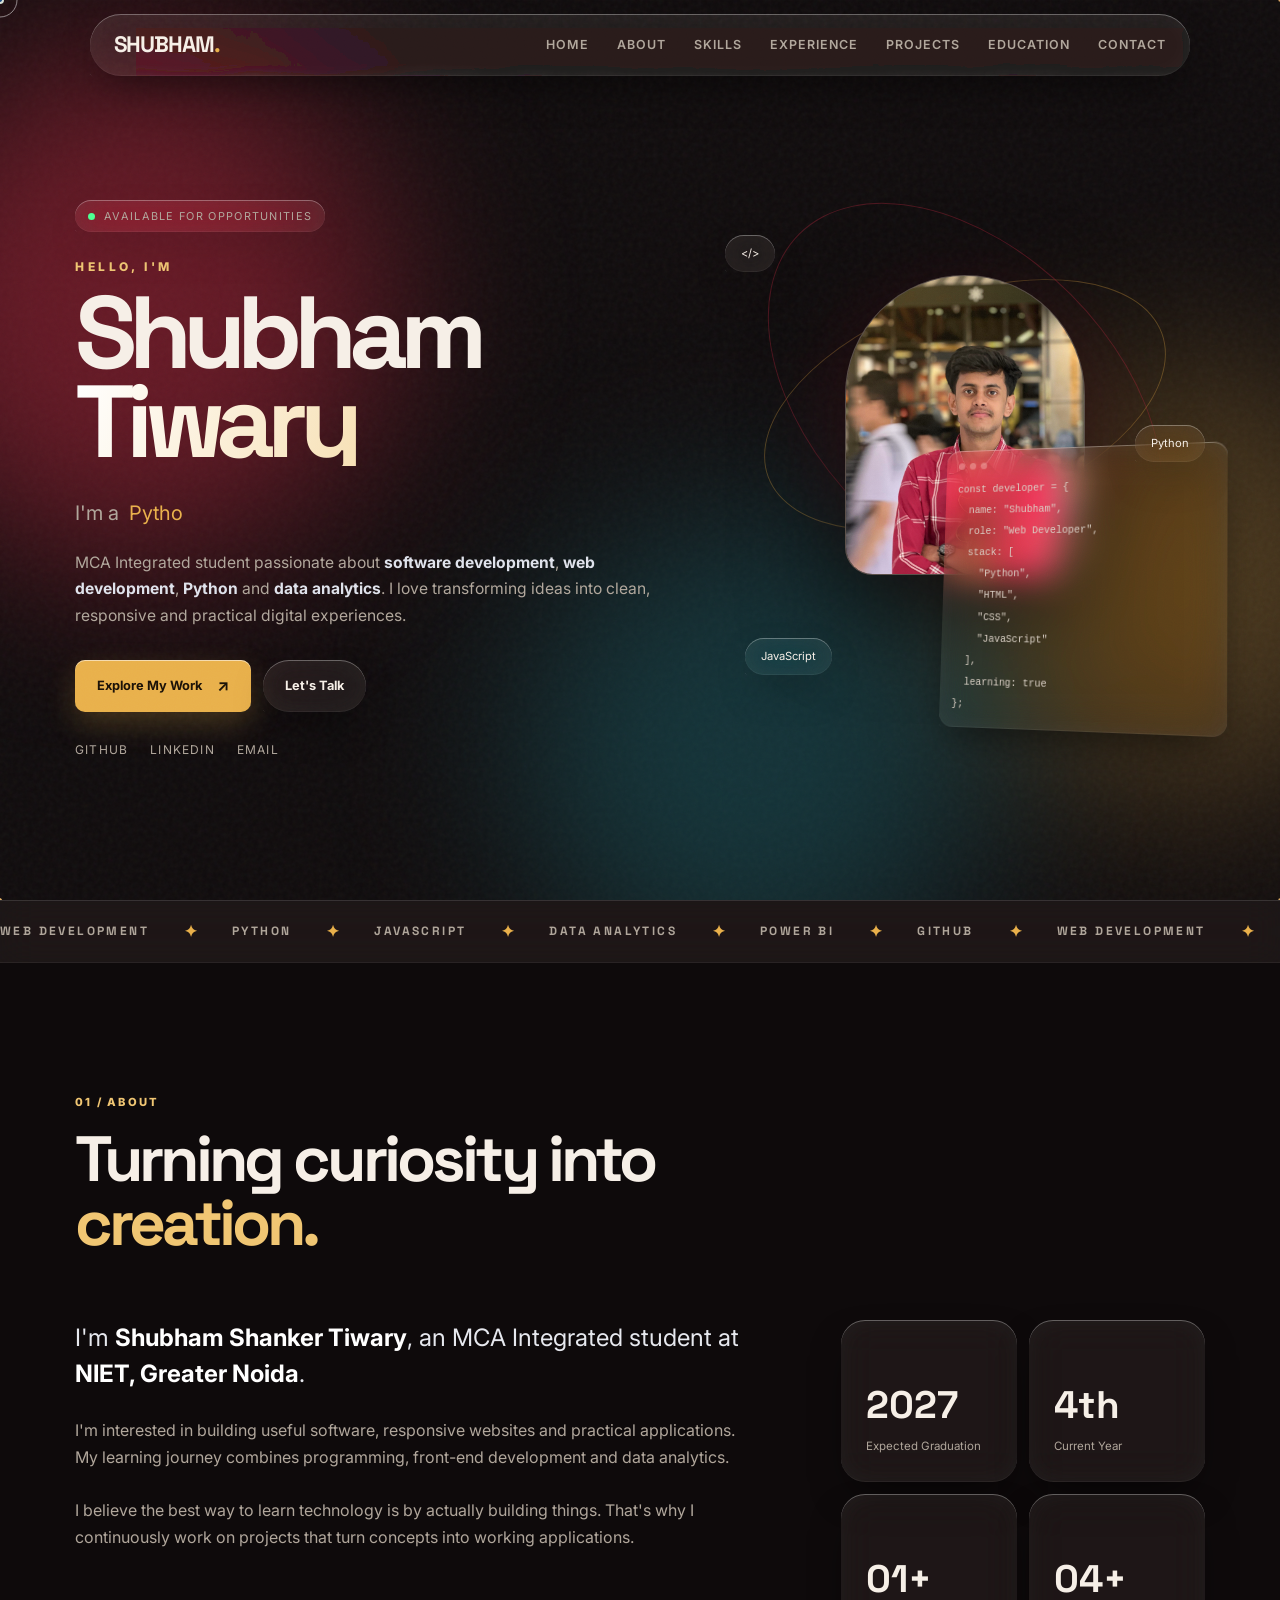
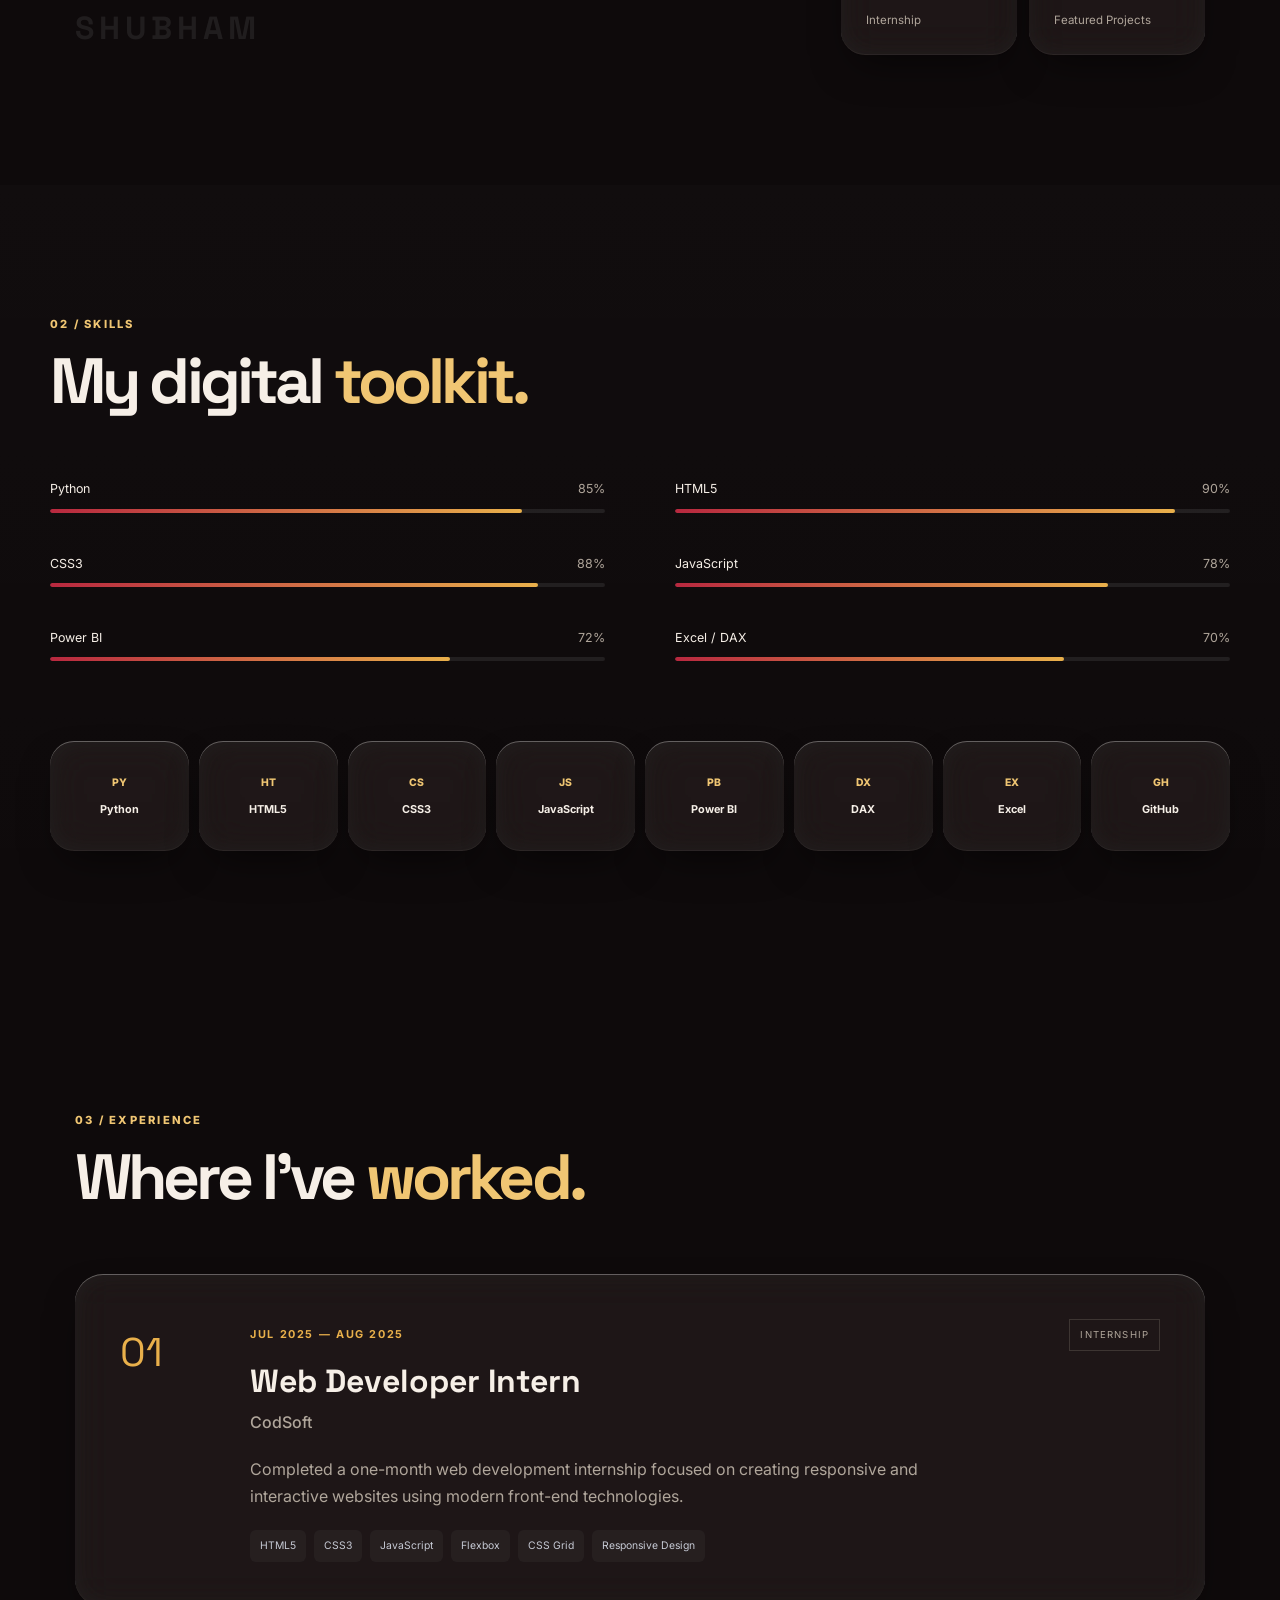
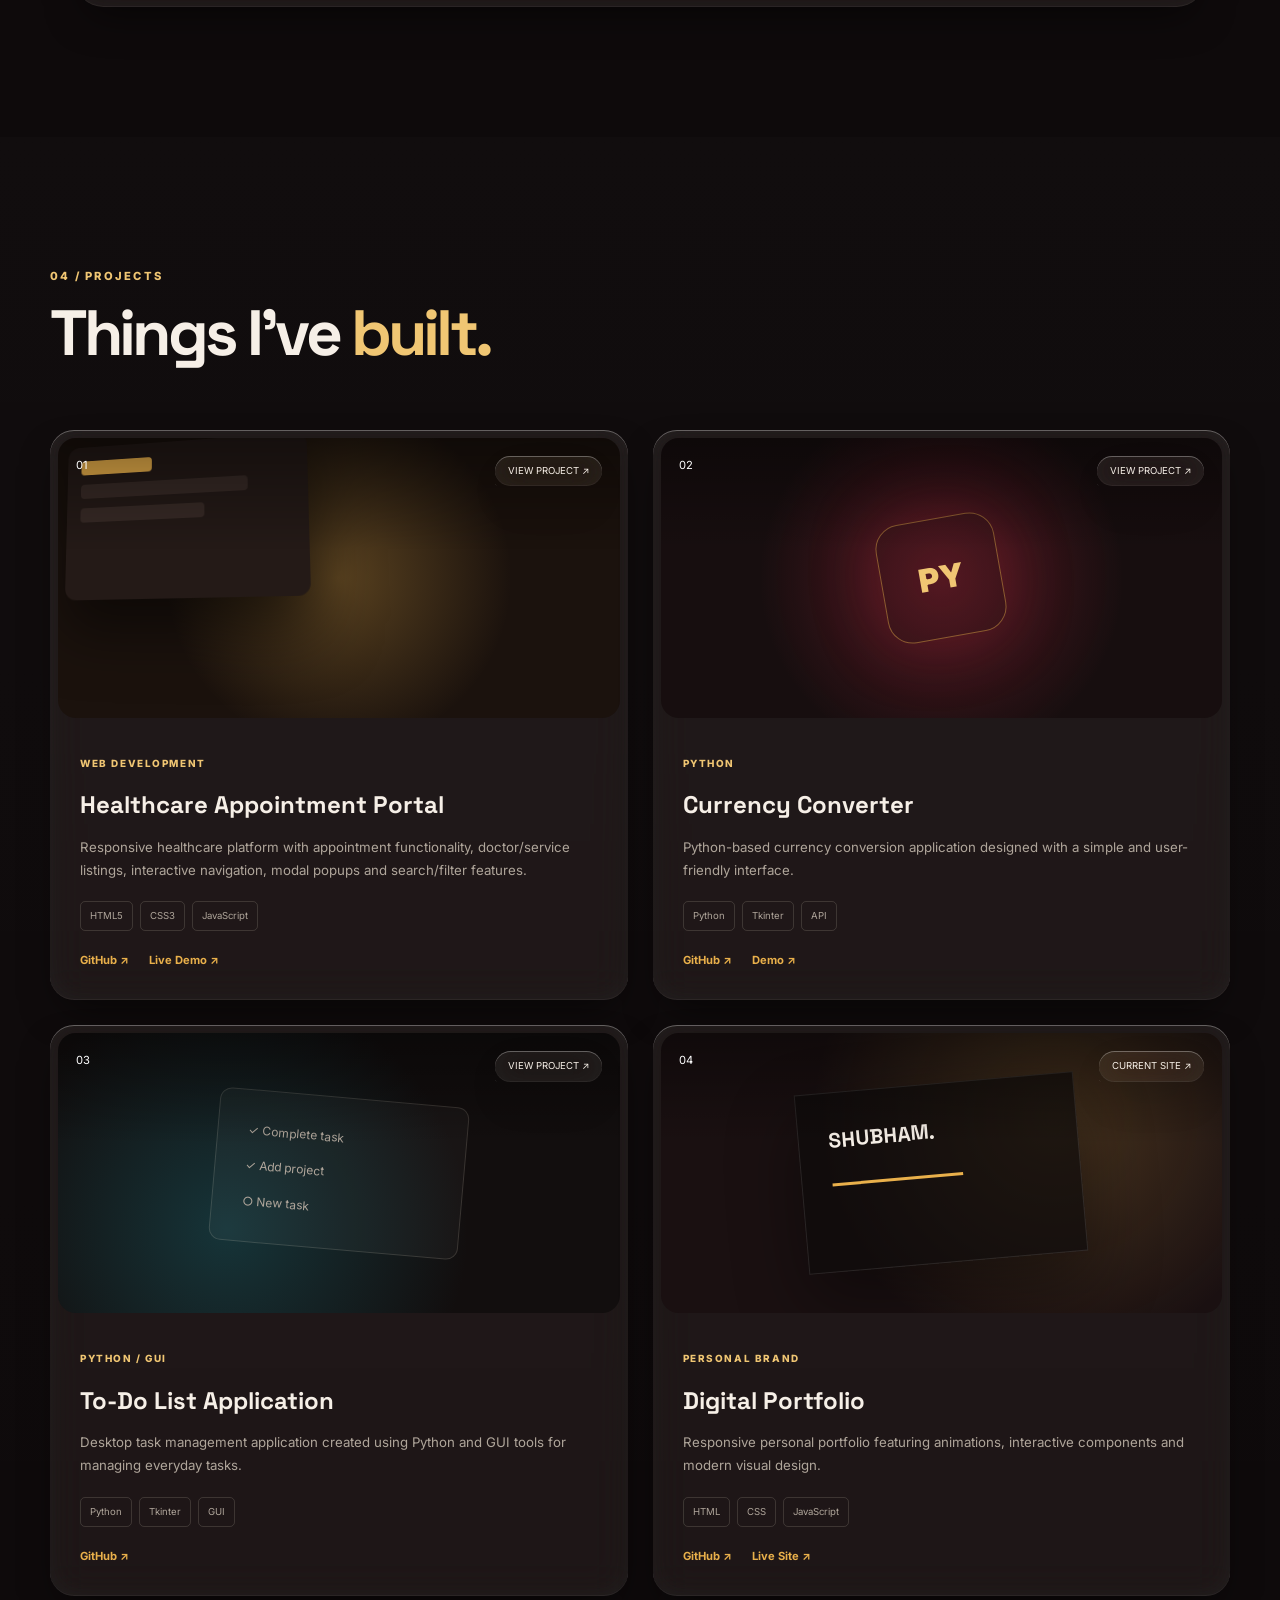
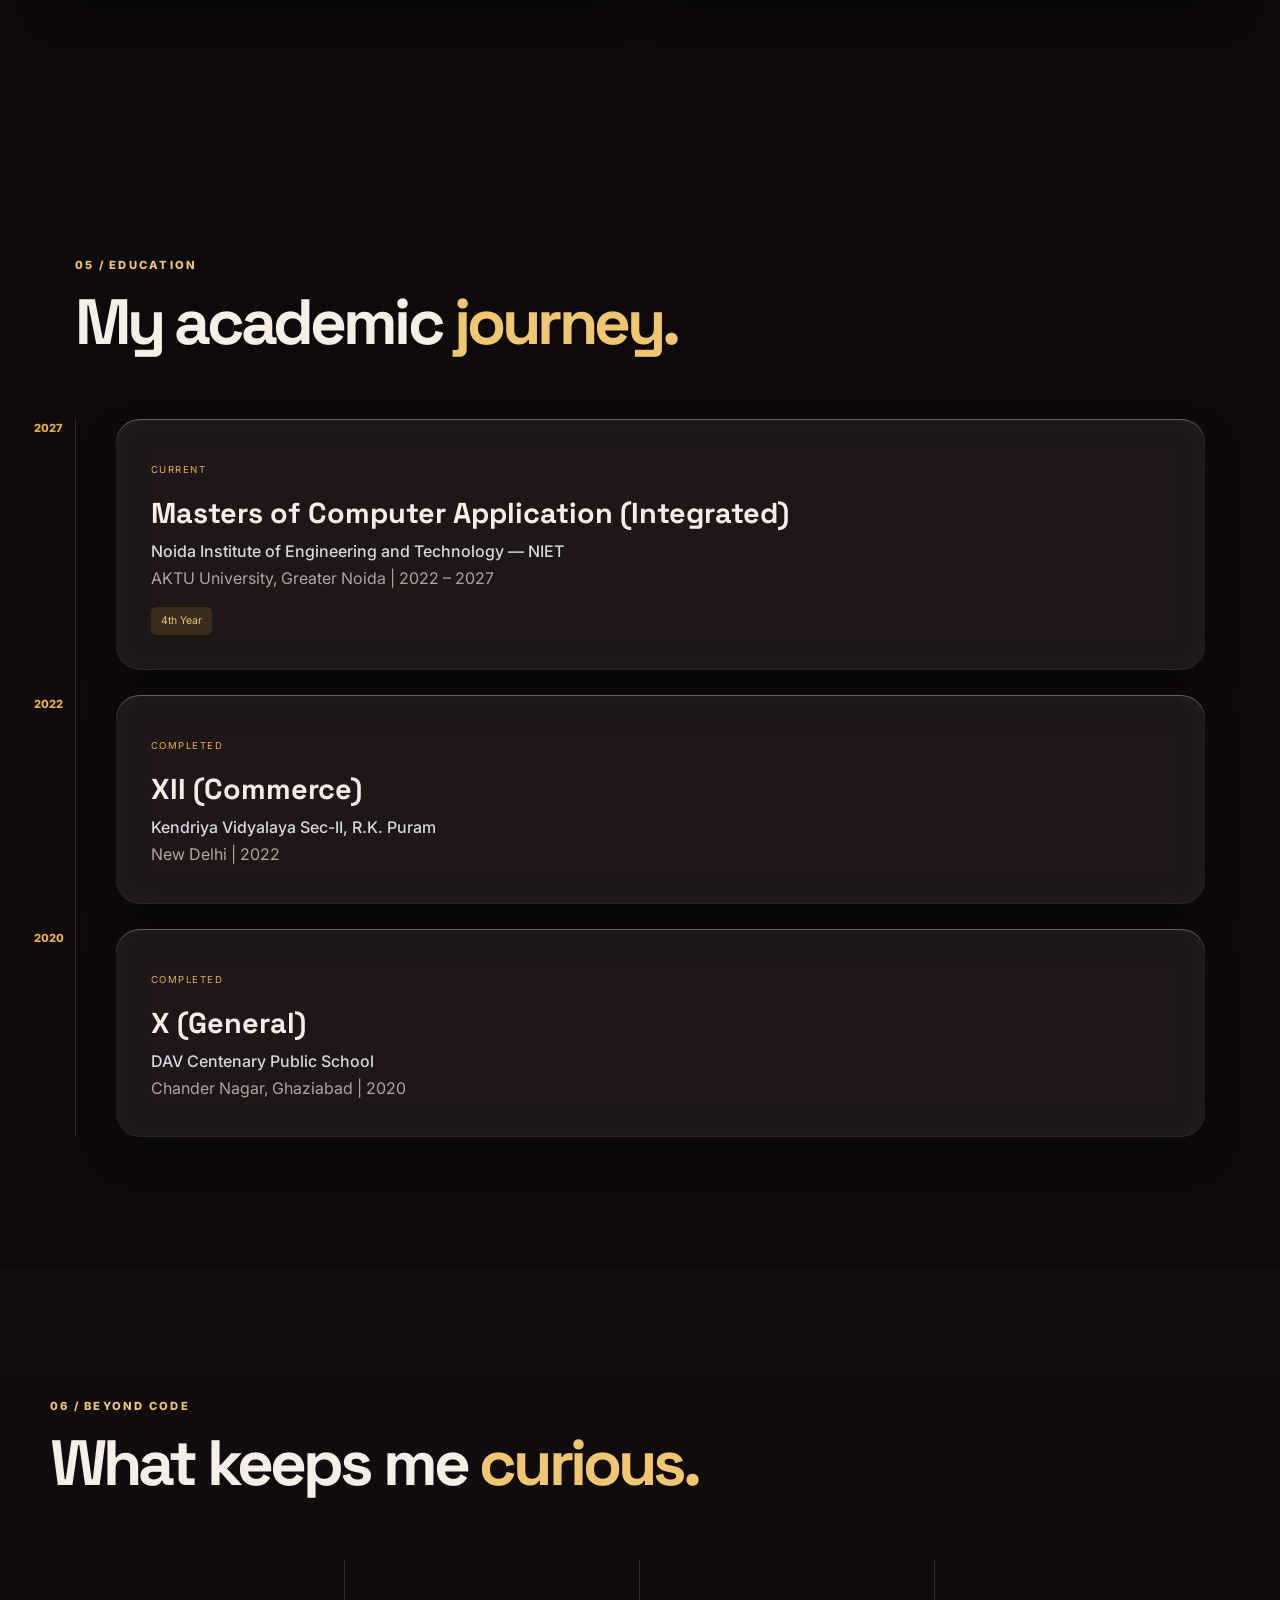
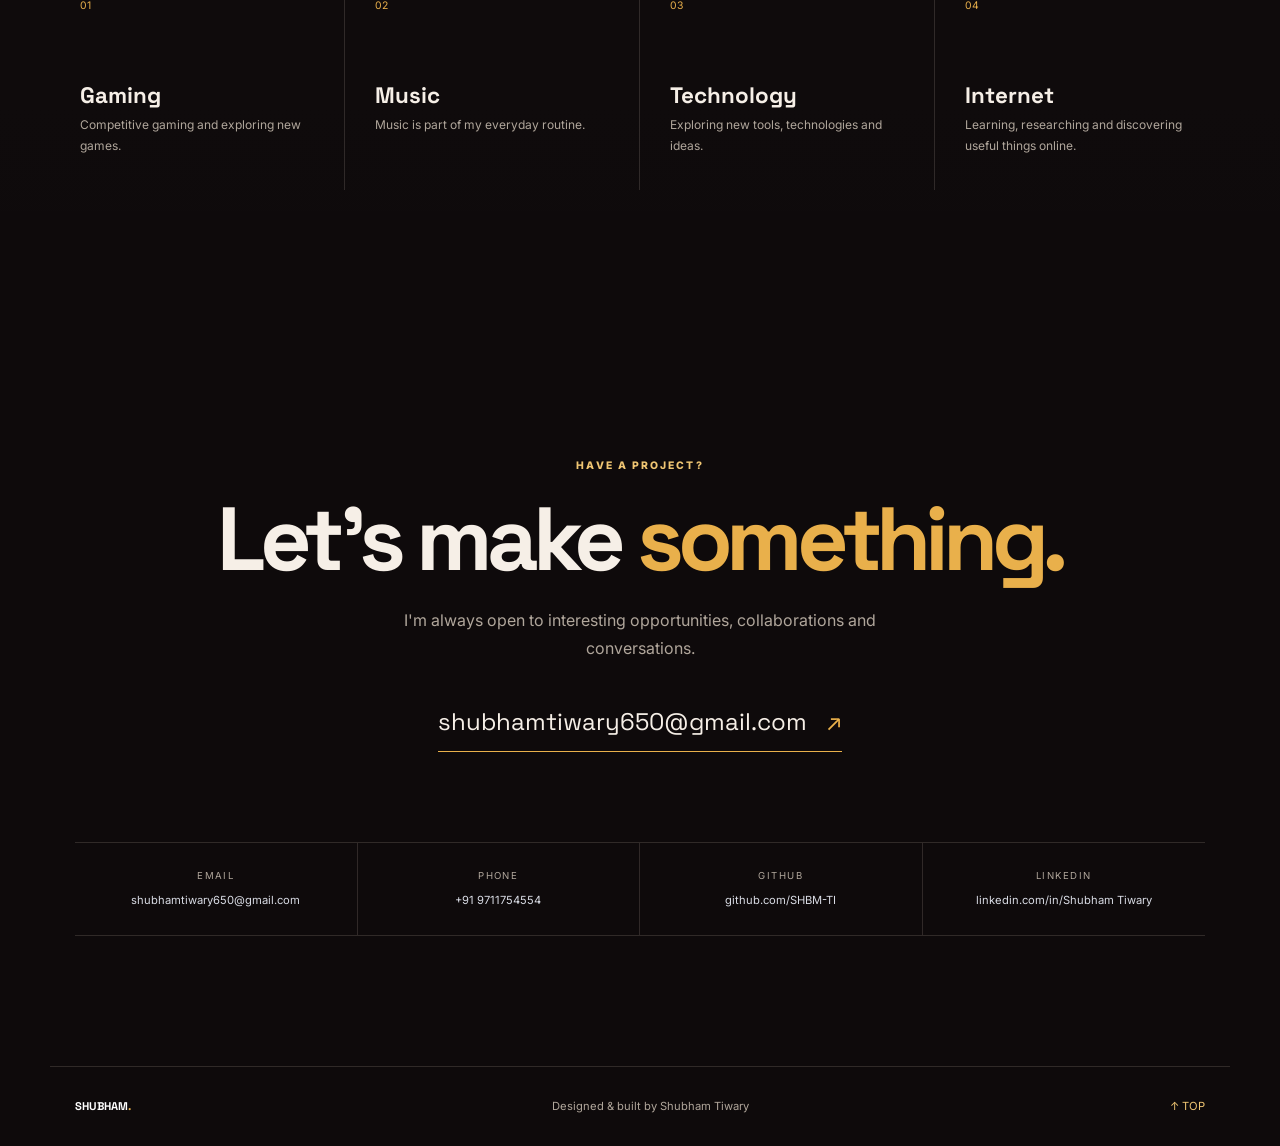
==== commit ae093fb9: "Add files via upload" ====
--- a/index.html
+++ b/index.html
@@ -20,9 +20,11 @@
     >
 
     <link rel="stylesheet" href="style.css">
+    <link rel="stylesheet" href="glass.css">
 </head>
 
 <body>
+<svg width="0" height="0" style="position:absolute" aria-hidden="true"><filter id="liquid" x="0" y="0" width="100%" height="100%"><feTurbulence type="fractalNoise" baseFrequency=".012 .02" numOctaves="2" seed="3" result="n"/><feDisplacementMap in="SourceGraphic" in2="n" scale="16" xChannelSelector="R" yChannelSelector="G"/></filter></svg>
 
 <!-- ================= CURSOR ================= -->
 
@@ -366,7 +368,7 @@
 
             <div class="stat-card reveal">
 
-                <strong>5th</strong>
+                <strong>4th</strong>
 
                 <span>
                     Current Year
@@ -1035,27 +1037,89 @@
                 </span>
 
                 <h3>
-                    MCA Integrated Programme
+                    Masters of Computer Application (Integrated)
                 </h3>
 
                 <h4>
-                    Noida Institute of Engineering &
-                    Technology — NIET
+                    Noida Institute of Engineering and Technology — NIET
                 </h4>
 
                 <p>
-                    Greater Noida
+                    AKTU University, Greater Noida | 2022 – 2027
                 </p>
 
+
                 <div class="education-badge">
-                    5th Year
-                </div>
-
-            </div>
-
-        </div>
-
-    </div>
+                    4th Year
+                </div>
+
+            </div>
+
+        </div>
+
+
+        <div class="education-item reveal">
+
+            <div class="education-marker">
+                2022
+            </div>
+
+            <div class="education-content">
+
+                <span>
+                    COMPLETED
+                </span>
+
+                <h3>
+                    XII (Commerce)
+                </h3>
+
+                <h4>
+                    Kendriya Vidyalaya Sec-II, R.K. Puram
+                </h4>
+
+                <p>
+                    New Delhi | 2022
+                </p>
+
+
+            </div>
+
+        </div>
+
+
+        <div class="education-item reveal">
+
+            <div class="education-marker">
+                2020
+            </div>
+
+            <div class="education-content">
+
+                <span>
+                    COMPLETED
+                </span>
+
+                <h3>
+                    X (General)
+                </h3>
+
+                <h4>
+                    DAV Centenary Public School
+                </h4>
+
+                <p>
+                    Chander Nagar, Ghaziabad | 2020
+                </p>
+
+
+            </div>
+
+        </div>
+
+
+    </div>
+
 
 </section>
 
@@ -1262,4 +1326,4 @@
 <script src="script.js"></script>
 
 </body>
-</html>
+</html>
--- a/glass.css
+++ b/glass.css
@@ -0,0 +1,115 @@
+/* Liquid glass theme: warm ink, ember and amber. Loads after style.css.
+   Content and layout are untouched; this file only changes color, glass, texture and motion. */
+:root{
+  --bg:#0e0a0b; --black:#0e0a0b; --surface:#17100f;
+  --white:#f6efe7; --muted:#b0a69b;
+  --purple:#e9b04b; --purple-light:#f0c673; --cyan:#e9b04b; --pink:#b8283f;
+  --border:rgba(255,236,220,.14);
+  --glass:rgba(255,236,220,.06);
+}
+a:focus-visible,button:focus-visible{outline:2px solid var(--purple);outline-offset:3px}
+
+/* ---------- background light and texture ---------- */
+.background{background:var(--bg)}
+.orb{filter:blur(90px);opacity:.5}
+.orb-1{width:520px;height:520px;background:#b8283f}
+.orb-2{width:440px;height:440px;background:#e9b04b;opacity:.26}
+.orb-3{width:480px;height:480px;background:#1a5a63}
+.noise{opacity:.06}
+body::after{            /* fine film grain over everything, glass included */
+  content:"";position:fixed;inset:0;z-index:99990;pointer-events:none;opacity:.07;mix-blend-mode:overlay;
+  background-image:url("data:image/svg+xml,%3Csvg viewBox='0 0 200 200' xmlns='http://www.w3.org/2000/svg'%3E%3Cfilter id='n'%3E%3CfeTurbulence type='fractalNoise' baseFrequency='.8' numOctaves='3' stitchTiles='stitch'/%3E%3C/filter%3E%3Crect width='100%25' height='100%25' filter='url(%23n)'/%3E%3C/svg%3E");
+  background-size:180px}
+
+/* ---------- glass surfaces ---------- */
+.navbar,.available-badge,.btn-outline,.floating-tag,.code-card,.stat-card,.tech-card,
+.experience-card,.project-card,.education-content,.marquee-wrapper,.project-overlay a{
+  position:relative;
+  background:var(--glass);
+  -webkit-backdrop-filter:blur(18px) saturate(1.7);
+  backdrop-filter:blur(18px) saturate(1.7);
+  border:0;
+  box-shadow:inset 0 1px 0 rgba(255,255,255,.3),inset 0 -1px 0 rgba(255,255,255,.05),
+             inset 0 0 24px rgba(255,255,255,.04),0 18px 40px -14px rgba(0,0,0,.6);
+}
+.navbar,.floating-tag,.code-card{position:fixed}           /* keep original positioning */
+.floating-tag,.code-card{position:absolute}
+.stat-card,.tech-card,.education-content{overflow:hidden}
+
+/* bright rim light */
+.navbar::before,.available-badge::before,.btn-outline::before,.floating-tag::before,.code-card::before,
+.stat-card::before,.tech-card::before,.experience-card::before,.project-card::before,
+.education-content::before,.project-overlay a::before{
+  content:"";position:absolute;inset:0;width:auto;height:auto;right:auto;top:auto;border-radius:inherit;padding:1px;
+  background:linear-gradient(140deg,rgba(255,255,255,.5),rgba(255,255,255,0) 32%,rgba(255,255,255,0) 68%,rgba(255,255,255,.22));
+  -webkit-mask:linear-gradient(#000 0 0) content-box,linear-gradient(#000 0 0);
+  -webkit-mask-composite:xor;mask-composite:exclude;pointer-events:none;z-index:2}
+
+/* liquid sheen that sweeps across a card on hover */
+.stat-card::after,.tech-card::after,.experience-card::after,.project-card::after,.education-content::after{
+  content:"";position:absolute;inset:0;border-radius:inherit;pointer-events:none;z-index:3;
+  background:linear-gradient(105deg,transparent 35%,rgba(255,255,255,.16) 50%,transparent 65%);
+  transform:translateX(-120%);transition:transform .9s cubic-bezier(.2,.8,.2,1)}
+.stat-card:hover::after,.tech-card:hover::after,.experience-card:hover::after,
+.project-card:hover::after,.education-content:hover::after{transform:translateX(120%)}
+
+/* ---------- navbar (floating glass pill, Chromium gets real refraction) ---------- */
+.navbar{top:14px;left:50%;transform:translateX(-50%);width:min(1100px,calc(100% - 28px));height:62px;
+  padding:0 24px;border-radius:999px;background:rgba(255,236,220,.07)}
+@supports (backdrop-filter:url(#liquid)){.navbar{backdrop-filter:blur(6px) url(#liquid) saturate(1.7)}}
+.available-badge,.btn-outline{border-radius:999px}
+
+/* ---------- buttons ---------- */
+.btn-primary{background:#e9b04b;color:#1b1208;
+  box-shadow:inset 0 1px 0 rgba(255,255,255,.55),0 12px 30px rgba(233,176,75,.22)}
+.btn-primary:hover{box-shadow:inset 0 1px 0 rgba(255,255,255,.55),0 16px 40px rgba(233,176,75,.4)}
+
+/* ---------- hero ---------- */
+.hero h1 span{background:linear-gradient(110deg,#fff,#f0c673,#e9b04b);background-size:200%;
+  -webkit-background-clip:text;background-clip:text;color:transparent}
+.profile-glow{background:radial-gradient(circle,rgba(184,40,63,.45),transparent 65%)}
+.profile-image{background:#1a1210;border-color:rgba(255,236,220,.28);
+  box-shadow:inset 0 1px 0 rgba(255,255,255,.35),inset 0 0 50px rgba(255,255,255,.04),0 30px 100px rgba(0,0,0,.6)}
+.profile-image::before{background:linear-gradient(135deg,rgba(233,176,75,.22),transparent 50%)}
+.profile-orbit{border-color:rgba(233,176,75,.3)}
+.orbit-2{border-color:rgba(184,40,63,.35)}
+.floating-tag,.code-card{border-radius:14px}
+.floating-tag{border-radius:999px;padding:9px 16px;color:var(--white)}
+.code-card code{color:#d9cfc4}
+.code-header span{background:rgba(255,236,220,.3)}
+.marquee-wrapper{border-radius:0;box-shadow:inset 0 1px 0 rgba(255,255,255,.12),inset 0 -1px 0 rgba(255,255,255,.06)}
+.marquee-wrapper::before,.marquee-wrapper::after{display:none}
+
+/* ---------- cards ---------- */
+.stat-card,.tech-card,.project-card,.education-content{border-radius:24px}
+.experience-card{border-radius:28px}
+.stat-card:hover,.tech-card:hover{background:rgba(255,236,220,.1)}
+.project-card:hover{box-shadow:inset 0 1px 0 rgba(255,255,255,.35),0 30px 60px -16px rgba(0,0,0,.65)}
+.skill-bar{border-radius:3px;height:4px}
+.skill-progress{background:linear-gradient(90deg,#b8283f,#e9b04b);border-radius:3px}
+.education-badge{background:rgba(233,176,75,.14)}
+.interest:hover{background:rgba(233,176,75,.06)}
+.project-overlay a{border-radius:999px;padding:7px 13px}
+
+/* ---------- project previews ---------- */
+.project-image{margin:8px 8px 0;border-radius:18px}
+.project-health{background:radial-gradient(circle at 50% 50%,rgba(233,176,75,.3),transparent 55%),#1b120d}
+.project-python{background:radial-gradient(circle,rgba(184,40,63,.38),transparent 58%),#170e0f}
+.project-todo{background:radial-gradient(circle at 30% 70%,rgba(26,90,99,.5),transparent 55%),#120e0e}
+.project-portfolio{background:radial-gradient(circle at 70% 30%,rgba(233,176,75,.22),transparent 55%),#1a1011}
+.mockup{background:#241a17}.mockup div{background:#372a26}.mockup div:first-child{background:var(--purple)}
+.python-symbol{border-color:rgba(233,176,75,.45);box-shadow:0 0 70px rgba(184,40,63,.3)}
+.portfolio-preview{background:rgba(14,10,11,.7)}
+
+/* ---------- mobile ---------- */
+@media(max-width:750px){
+  nav{top:70px;border-radius:24px;background:rgba(20,14,14,.85);
+      -webkit-backdrop-filter:blur(22px) saturate(1.6);backdrop-filter:blur(22px) saturate(1.6);
+      border:1px solid var(--border)}
+}
+@media(prefers-reduced-motion:reduce){
+  *{animation:none!important;transition:none!important}.reveal{opacity:1;transform:none}
+}
+
+/* spacing between the education entries */
+.education-item+.education-item{margin-top:25px}
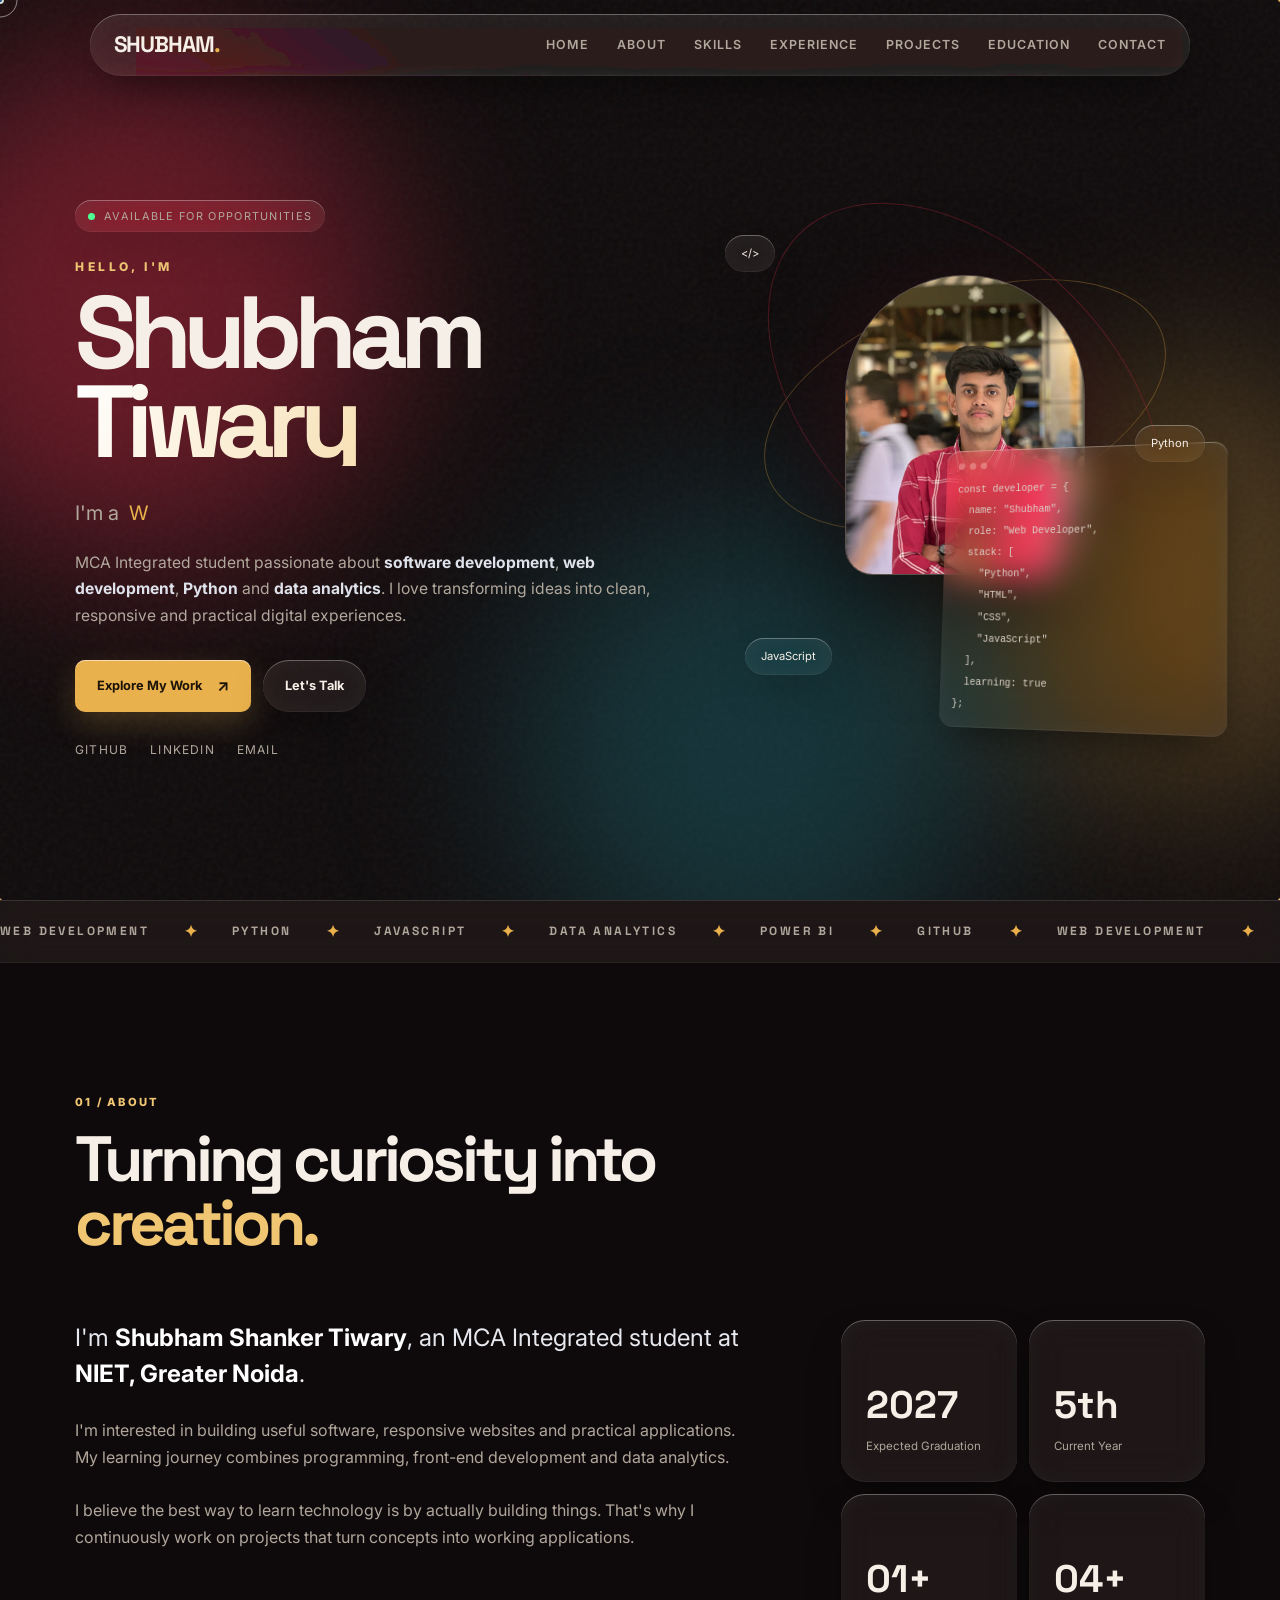
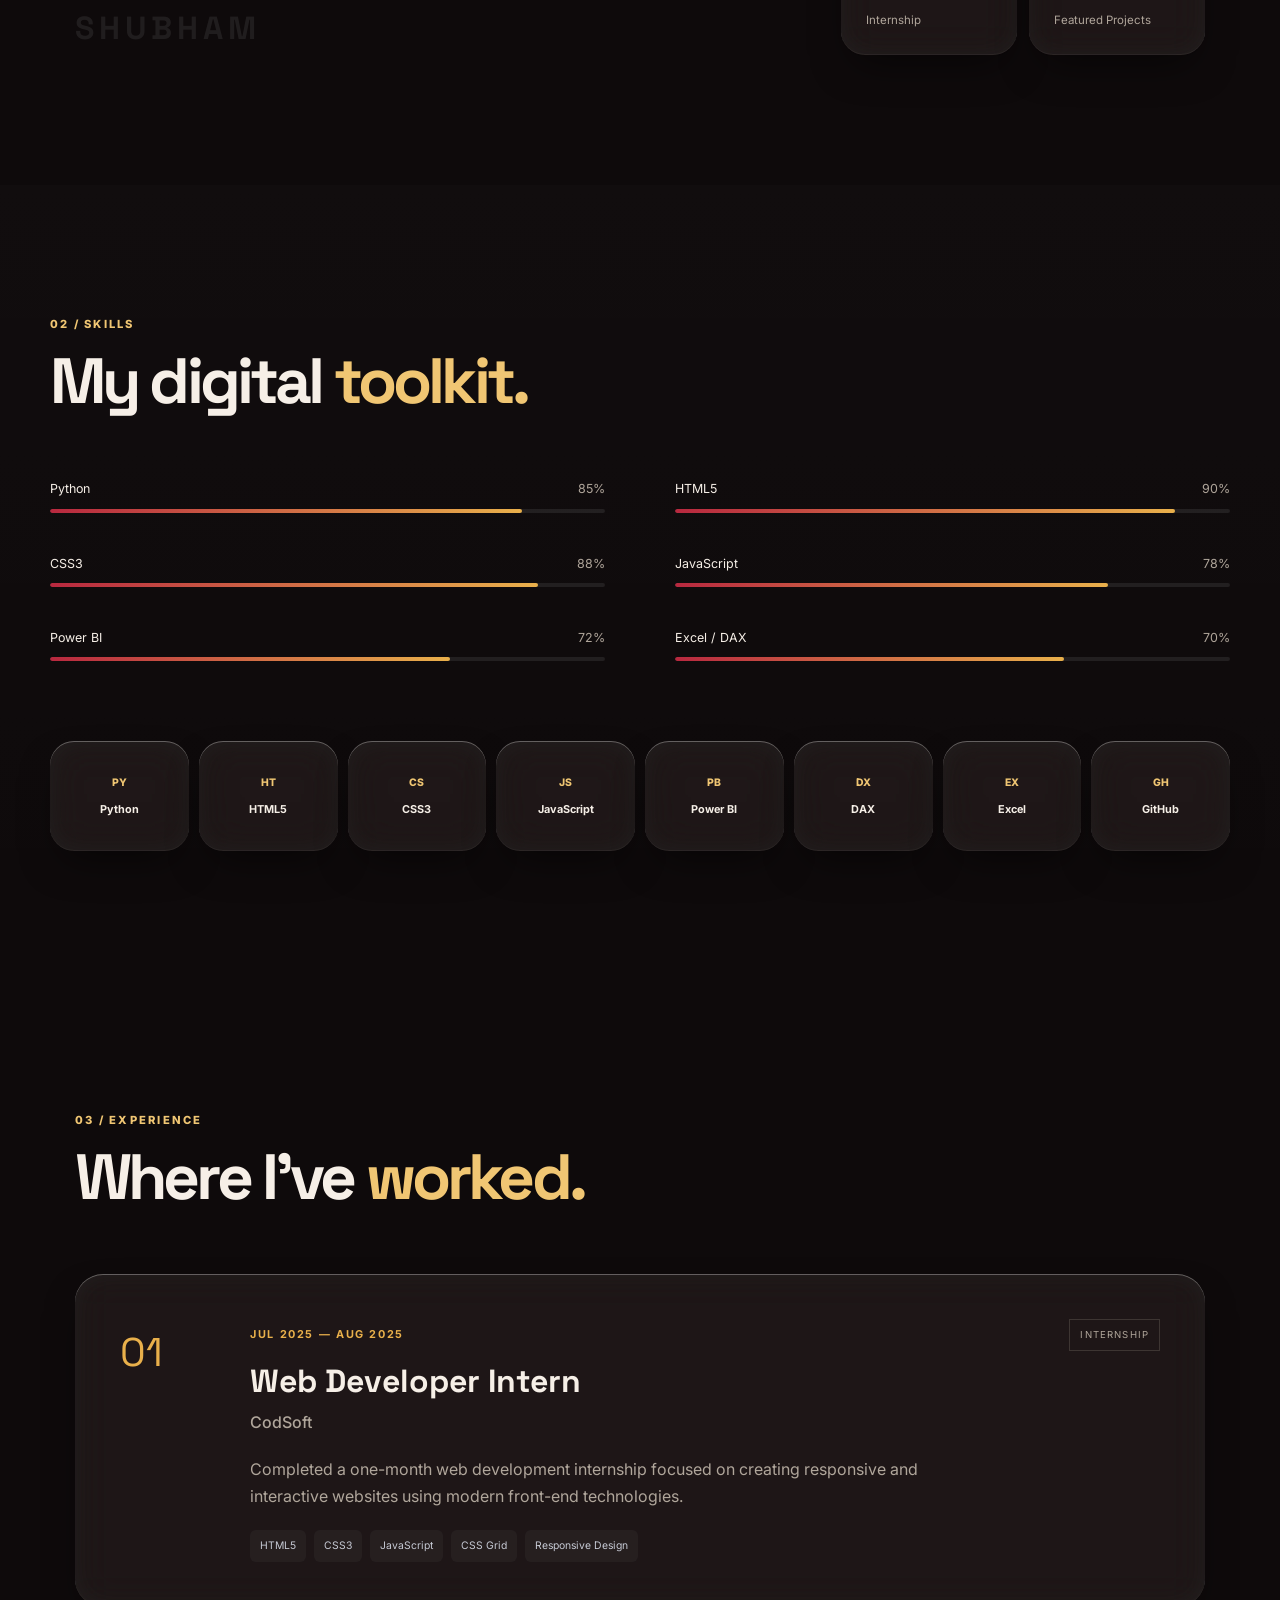
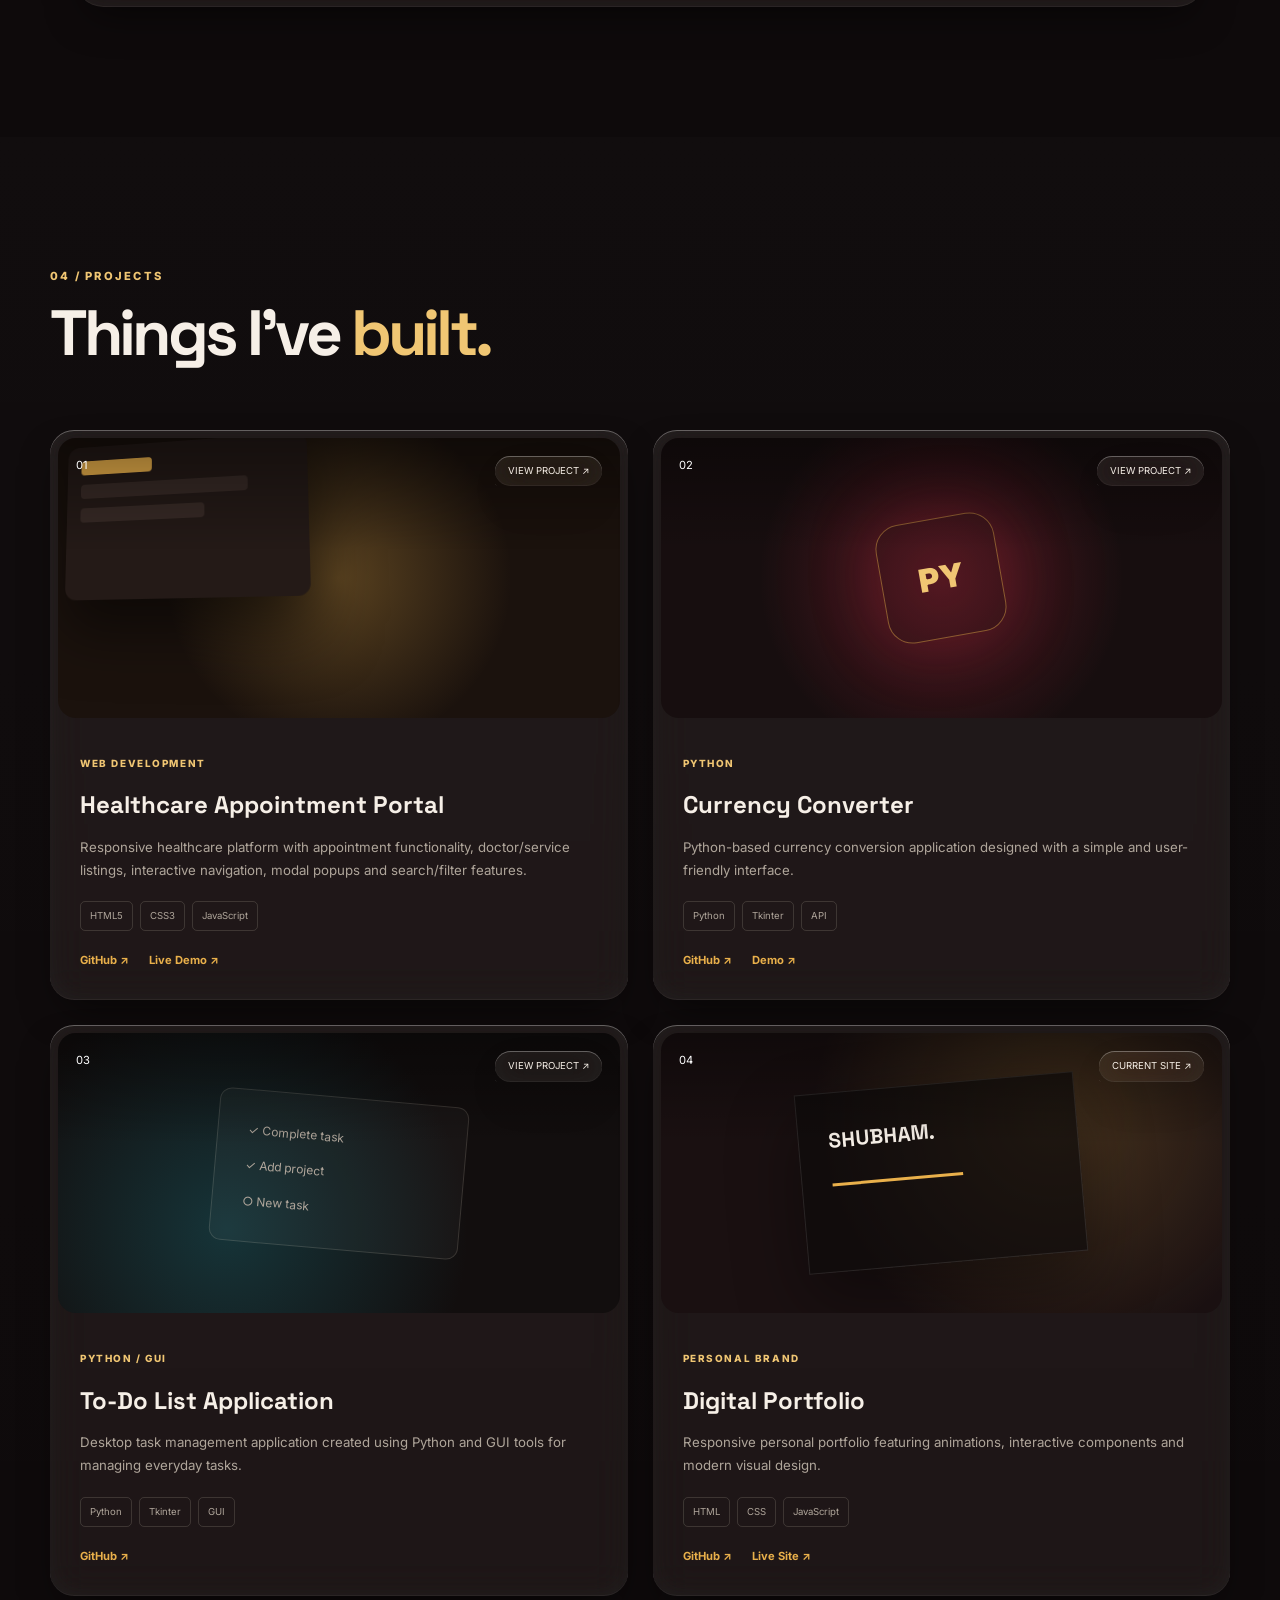
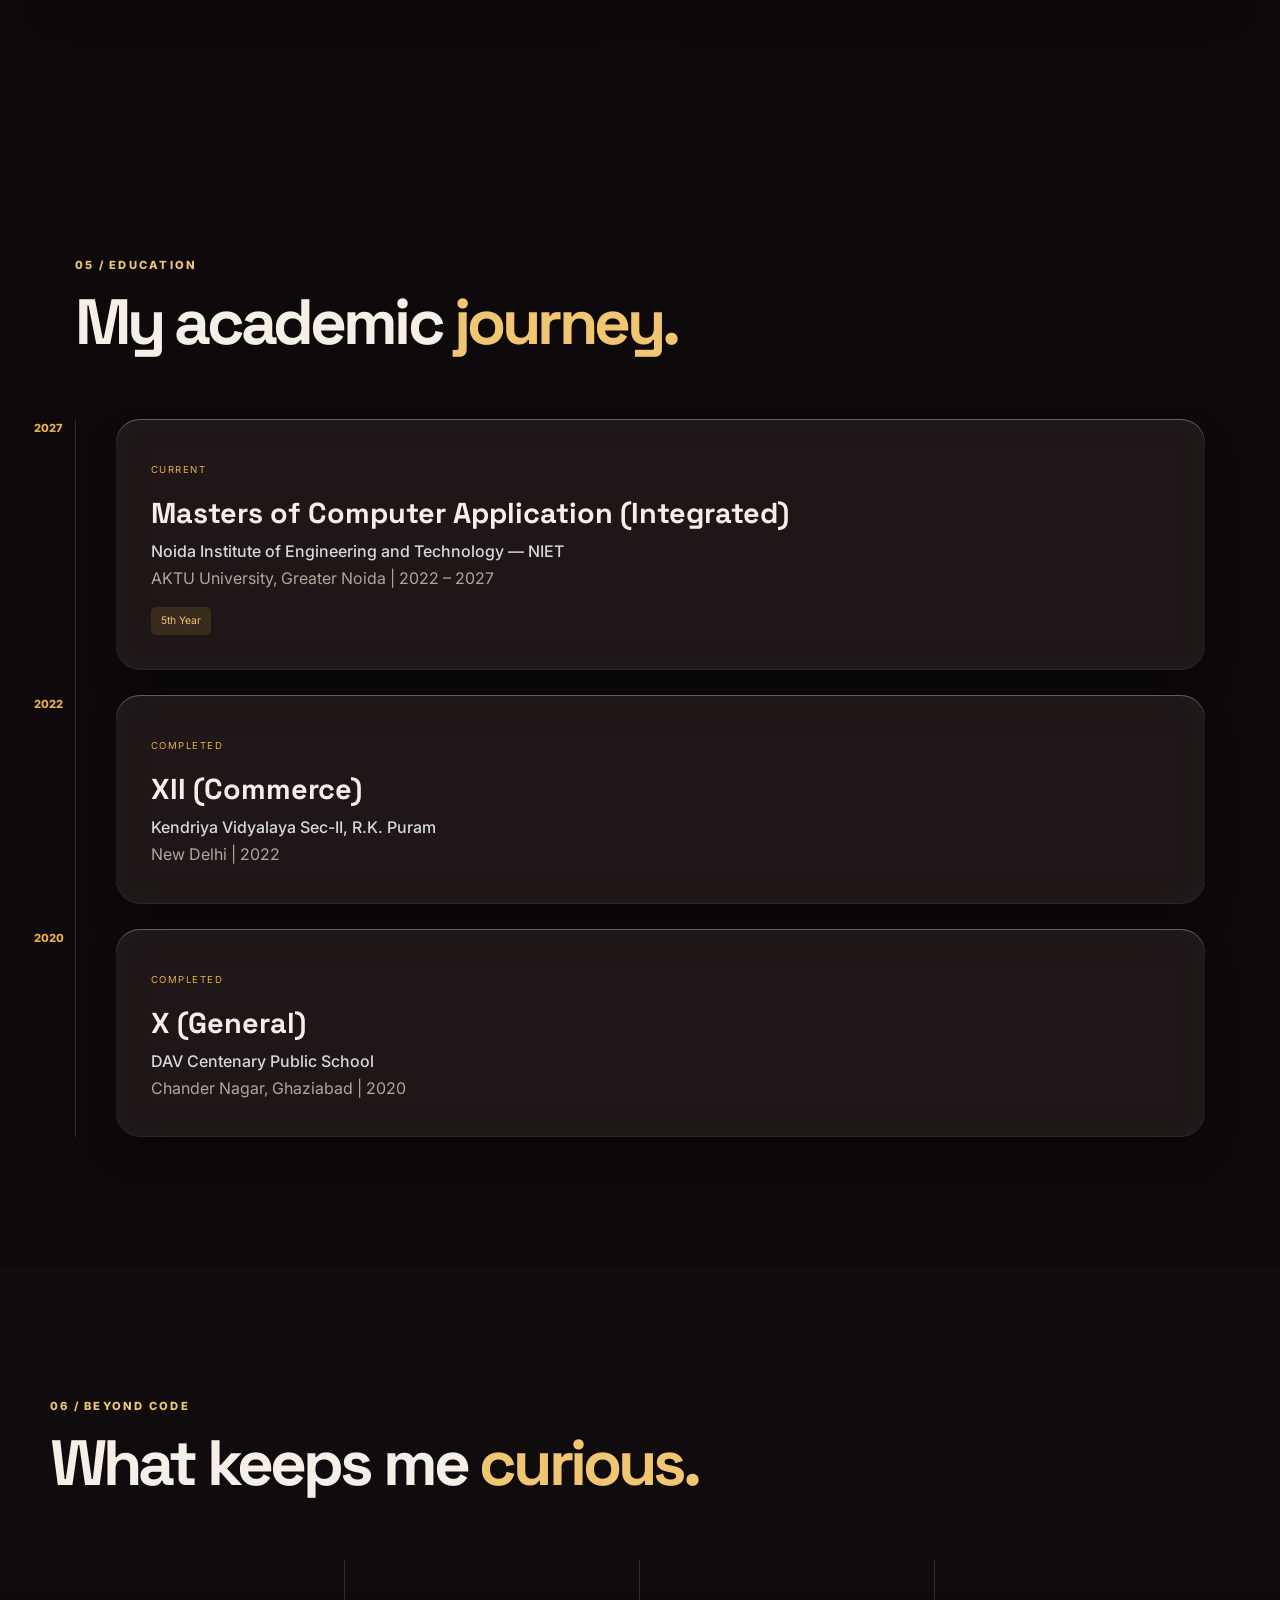
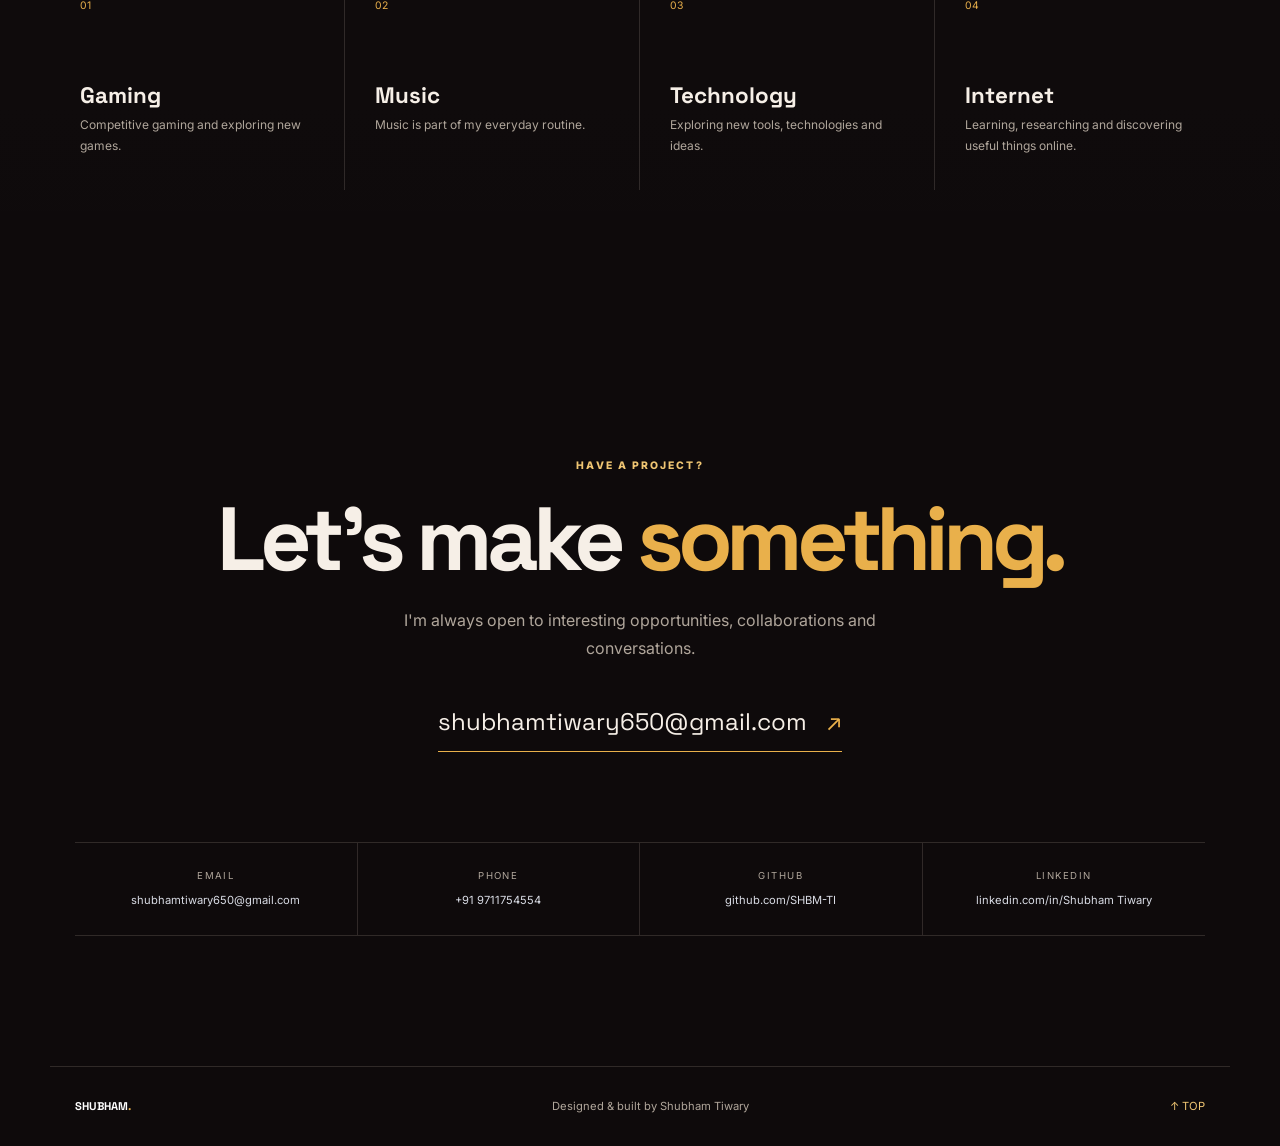
==== commit 7adaf67a: "Update print statement from 'Hello' to 'Goodbye'" ====
--- a/index.html
+++ b/index.html
@@ -368,7 +368,7 @@
 
             <div class="stat-card reveal">
 
-                <strong>4th</strong>
+                <strong>5th</strong>
 
                 <span>
                     Current Year
@@ -674,10 +674,6 @@
                 </span>
 
                 <span>
-                    Flexbox
-                </span>
-
-                <span>
                     CSS Grid
                 </span>
 
@@ -1050,7 +1046,7 @@
 
 
                 <div class="education-badge">
-                    4th Year
+                    5th Year
                 </div>
 
             </div>
@@ -1326,4 +1322,4 @@
 <script src="script.js"></script>
 
 </body>
-</html>+</html>
